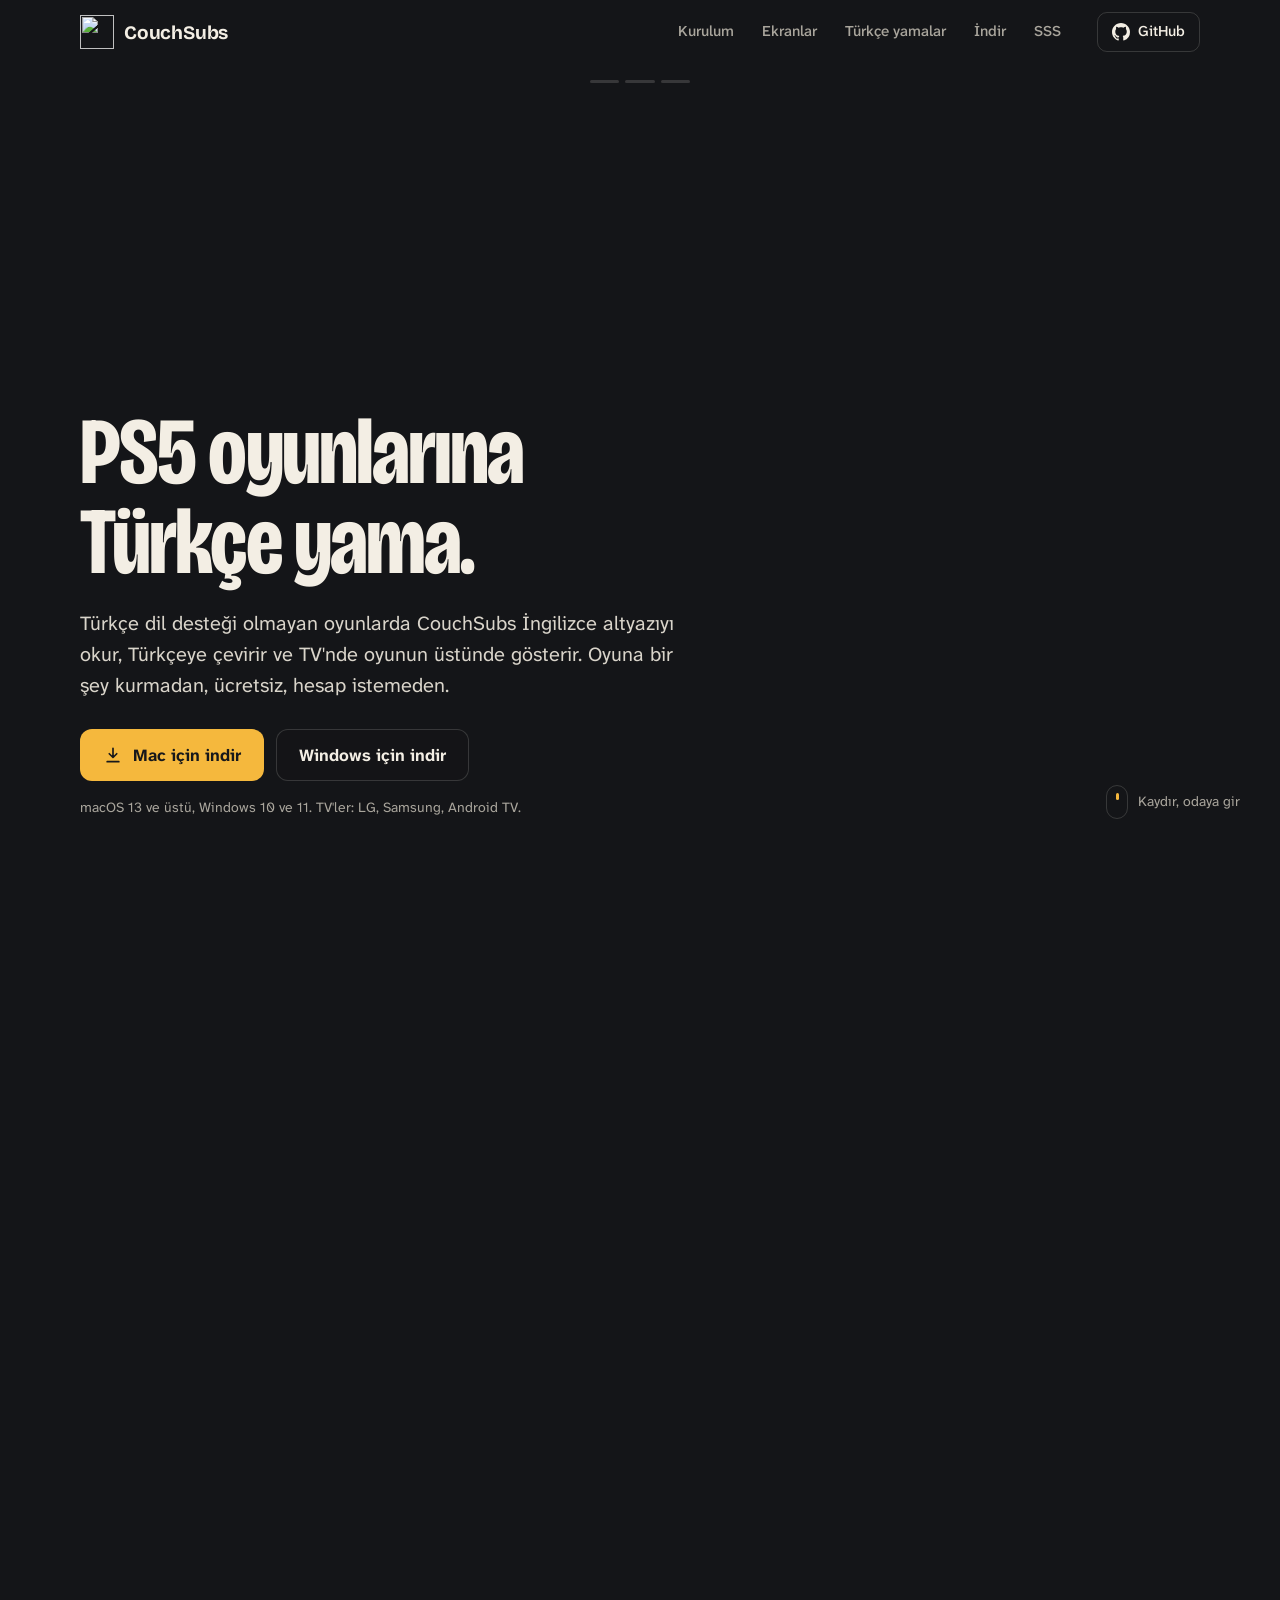
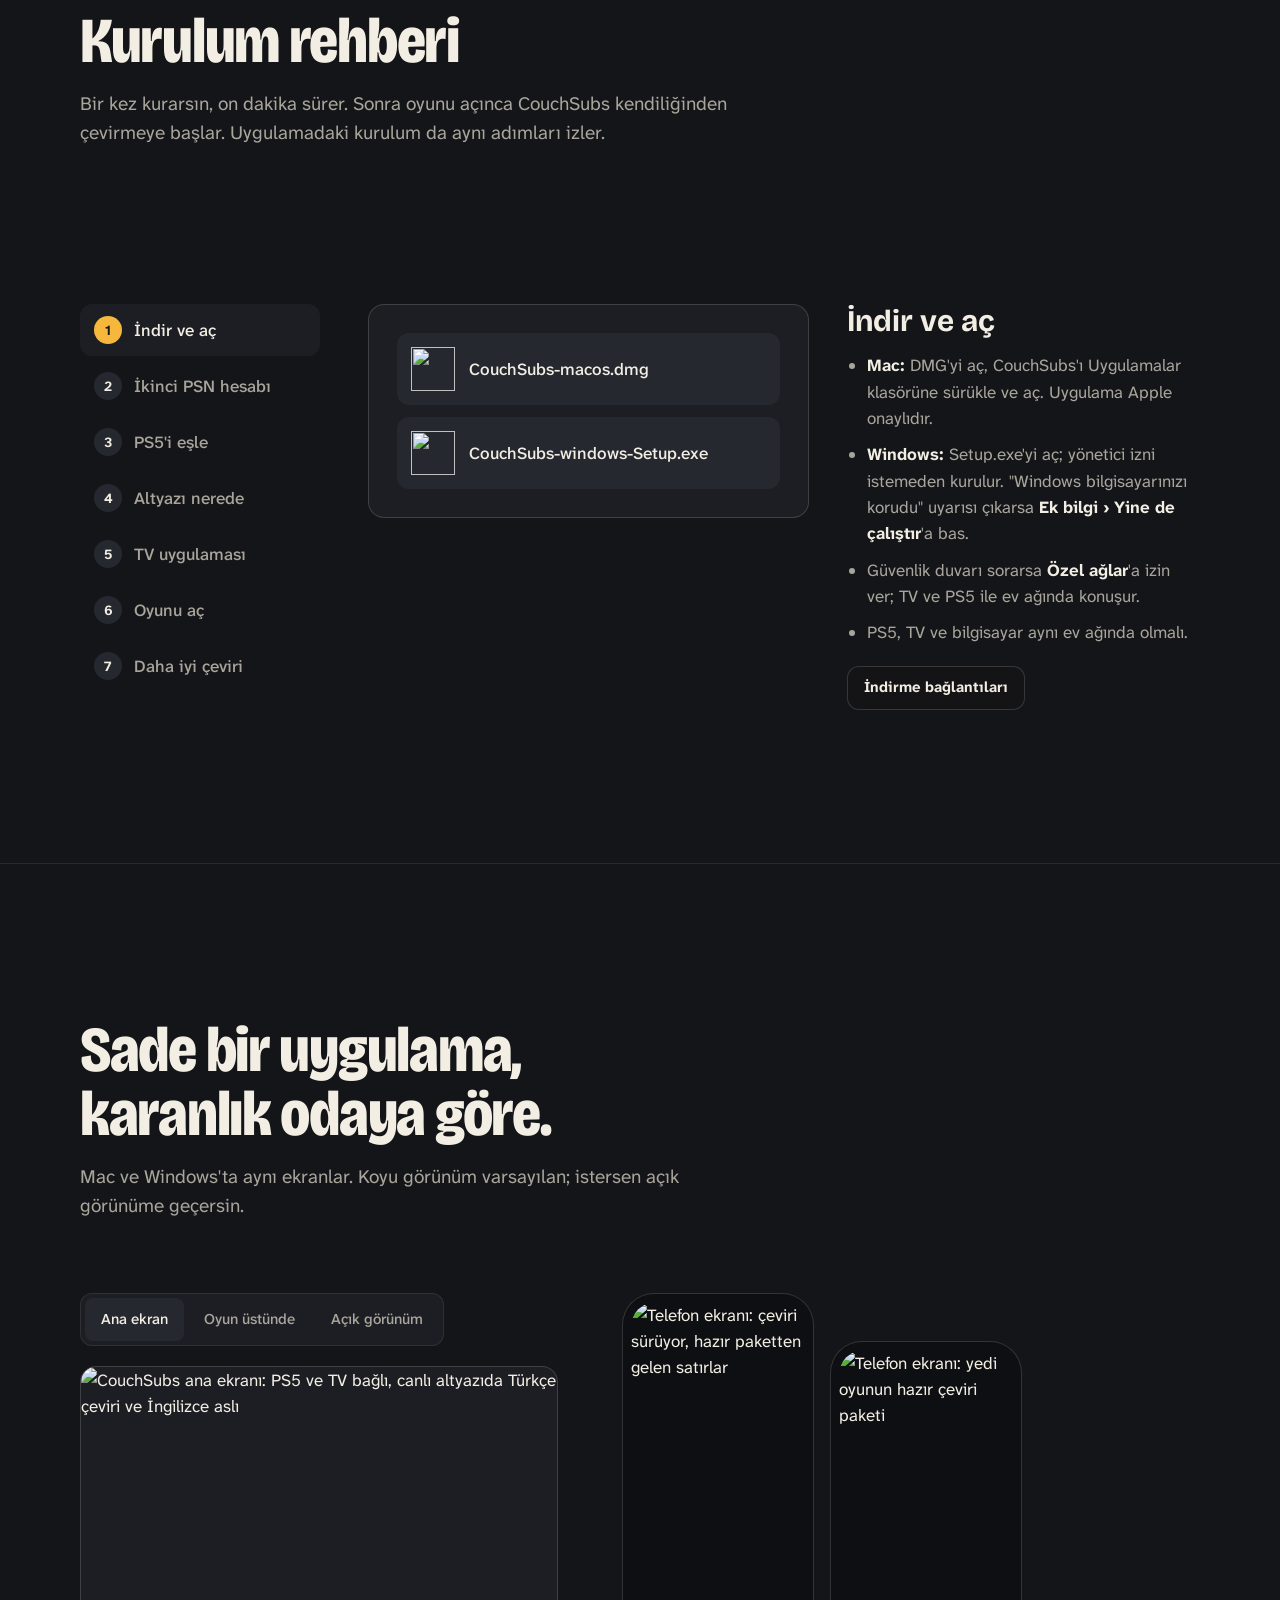
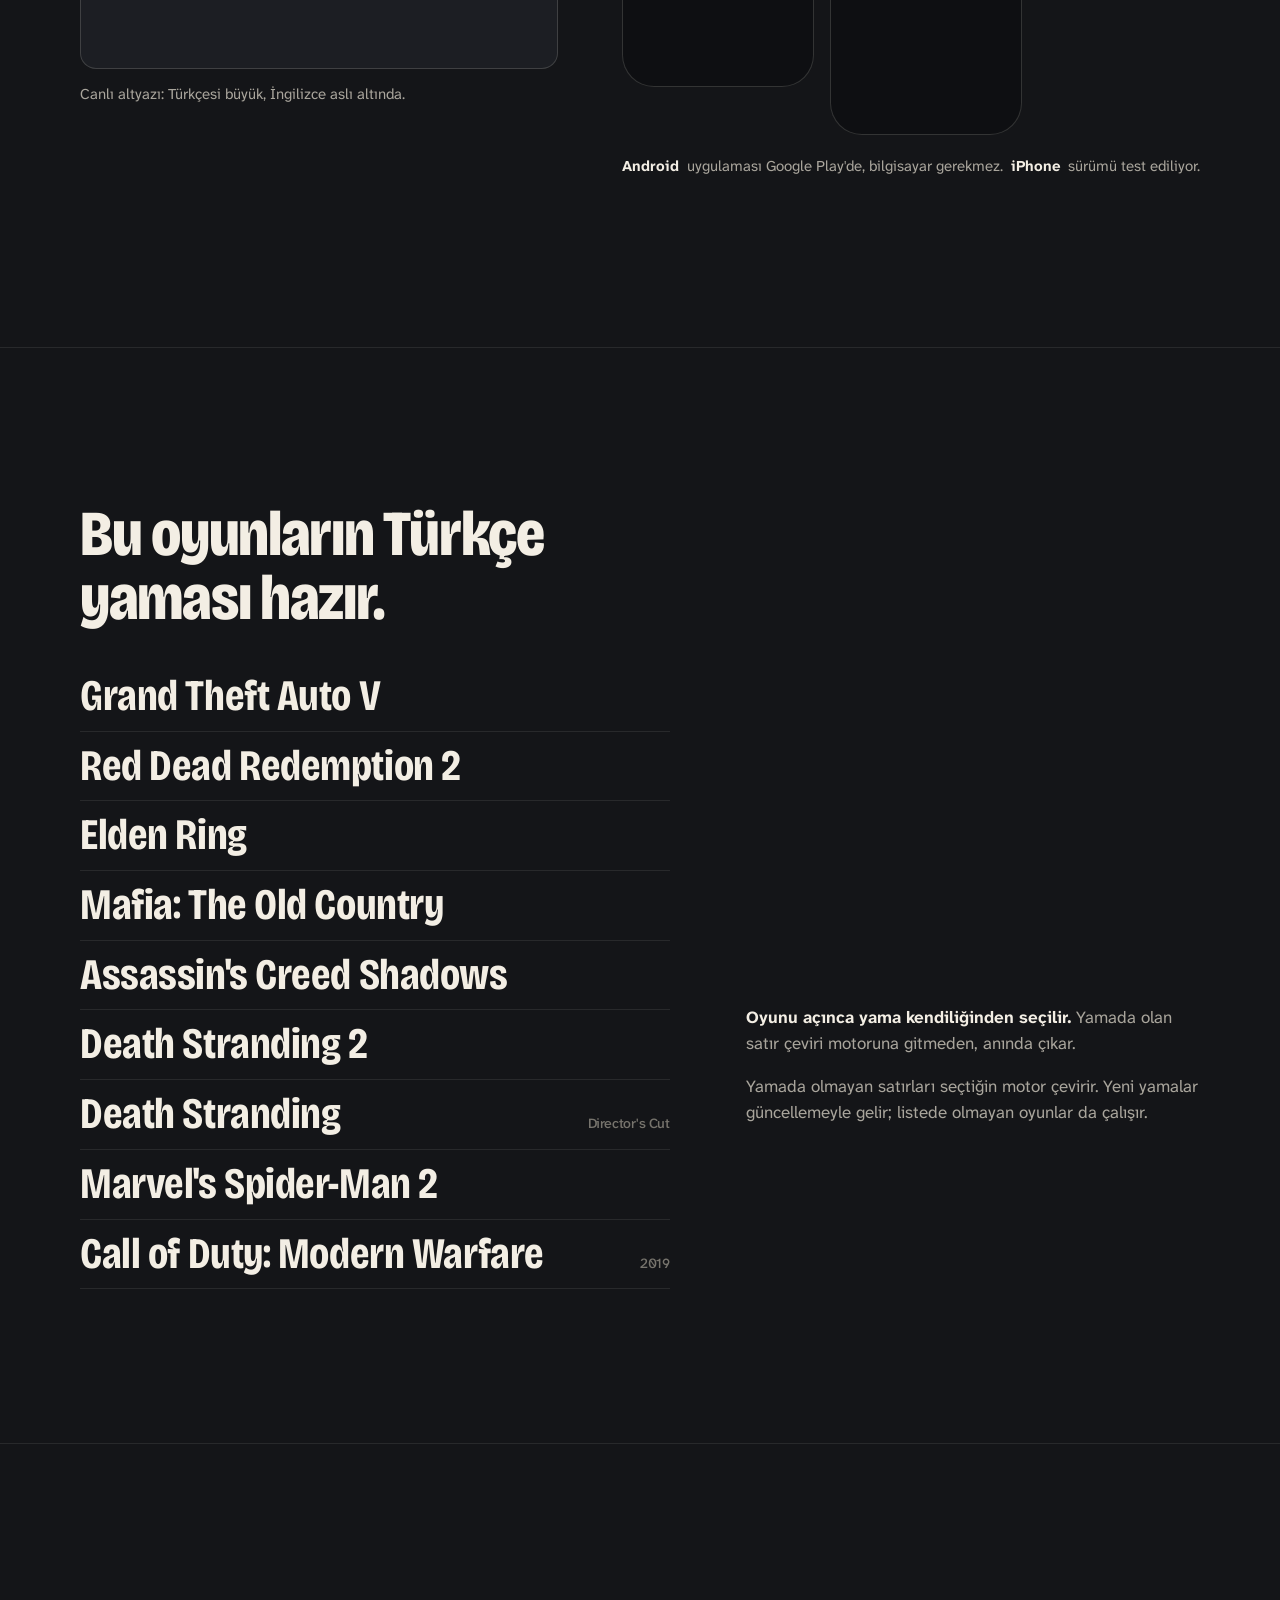
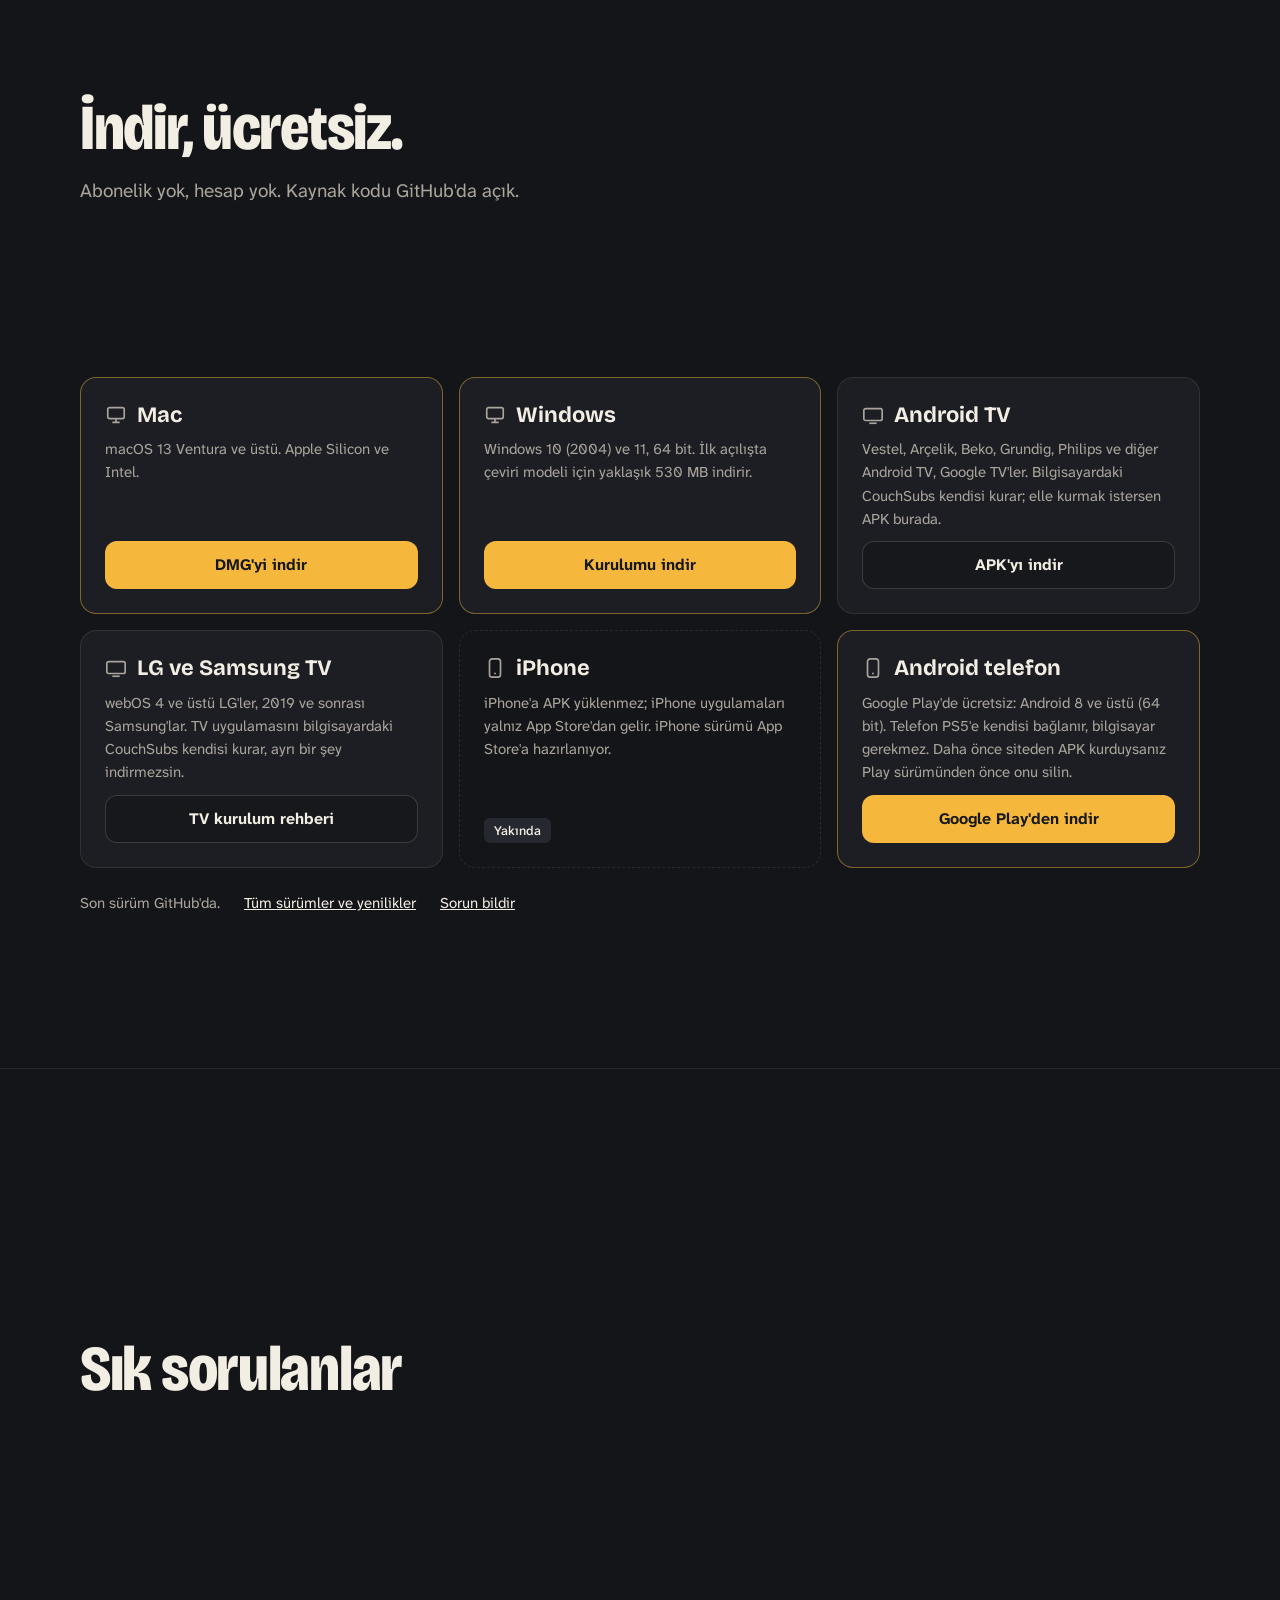
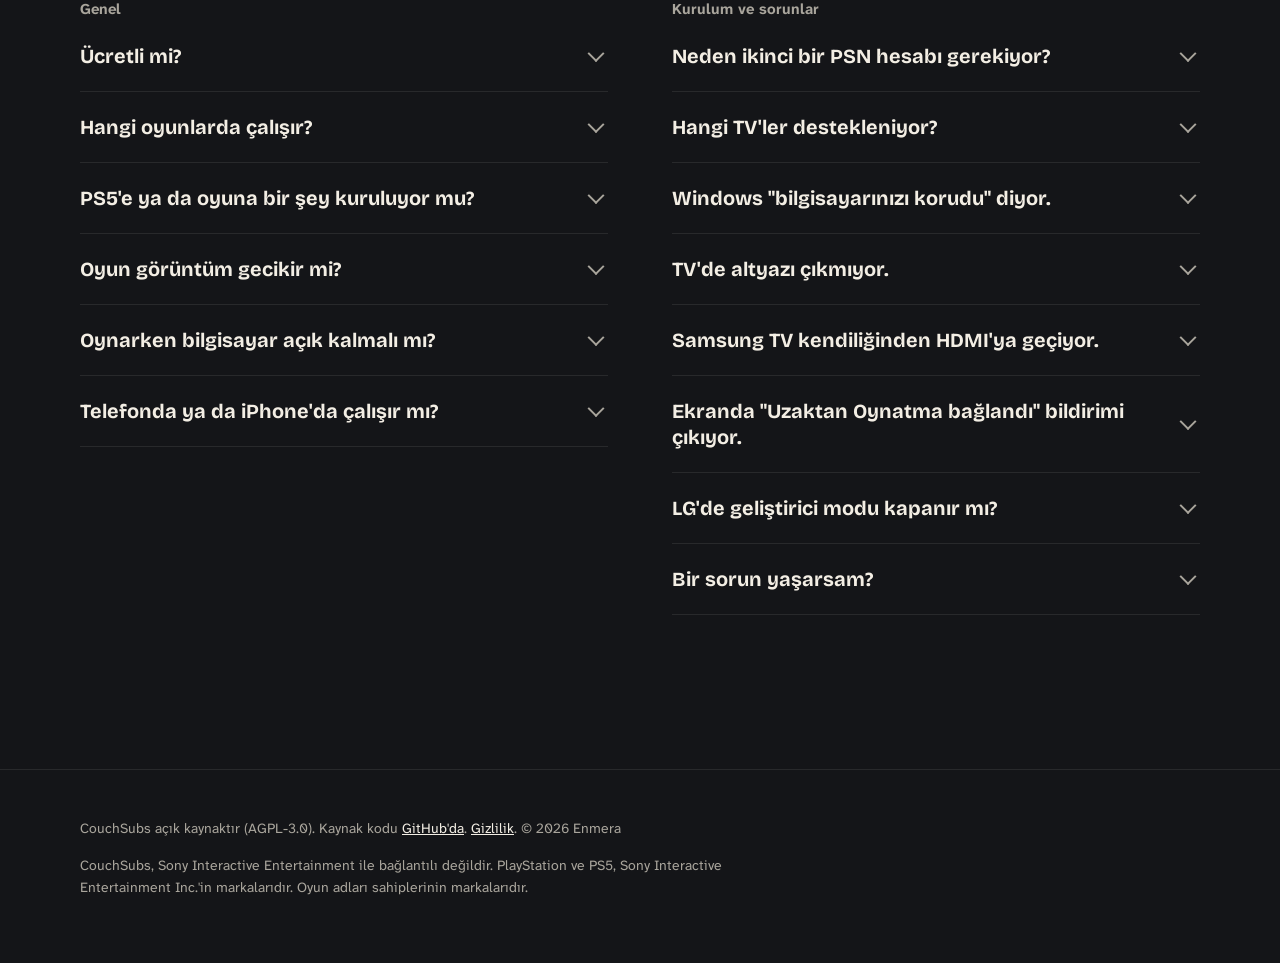
==== site/public/index.html @ 8048b908 "Merge remote-tracking branch 'origin/main' into fix/android-retry-new-pack-download # Conflicts: #	c" ====
<!doctype html>
<html lang="tr">
<head>
<script async src="https://www.googletagmanager.com/gtm.js?id=GTM-MCDCN86B"></script>
<script>
  window.dataLayer = window.dataLayer || [];
  function gtag(){dataLayer.push(arguments);}
  gtag('js', new Date());
  dataLayer.push({'gtm.start': new Date().getTime(), event: 'gtm.js'});
</script>
<meta charset="utf-8">
<meta name="viewport" content="width=device-width, initial-scale=1, viewport-fit=cover">
<title>CouchSubs: PS5 oyunlarına Türkçe yama</title>
<meta name="description" content="PS5 oyunlarına Türkçe yama: CouchSubs, Türkçe dil desteği olmayan PS5 oyunlarının İngilizce altyazısını okur, Türkçeye çevirir ve TV'nde oyunun üstünde gösterir. Ücretsiz ve açık kaynak.">
<meta name="theme-color" content="#141518">
<link rel="canonical" href="https://couchsubs.enmeraapps.com/">
<link rel="icon" href="img/logo.svg" type="image/svg+xml">
<link rel="apple-touch-icon" href="img/og.png">
<meta property="og:type" content="website">
<meta property="og:title" content="CouchSubs: PS5 oyunlarına Türkçe yama">
<meta property="og:description" content="Türkçe dil desteği olmayan PS5 oyunlarına anında Türkçe yama. Ücretsiz, hesap istemez, açık kaynak.">
<meta property="og:url" content="https://couchsubs.enmeraapps.com/">
<meta property="og:image" content="https://couchsubs.enmeraapps.com/img/og.png">
<meta property="og:locale" content="tr_TR">
<meta name="twitter:card" content="summary">
<link rel="preconnect" href="https://fonts.googleapis.com">
<link rel="preconnect" href="https://fonts.gstatic.com" crossorigin>
<link href="https://fonts.googleapis.com/css2?family=Atkinson+Hyperlegible+Next:wght@400;500;700&family=Bricolage+Grotesque:opsz,wdth,wght@12..96,75..100,400..800&display=swap" rel="stylesheet">
<script type="importmap">
{ "imports": {
  "three": "https://cdn.jsdelivr.net/npm/three@0.160.0/build/three.module.js",
  "three/addons/": "https://cdn.jsdelivr.net/npm/three@0.160.0/examples/jsm/"
} }
</script>
<style>
:root{
  --night:#141518; --night-2:#1C1E23; --night-3:#25282F;
  --line:rgba(243,238,228,.09); --line-2:rgba(243,238,228,.16);
  --cream:#F3EEE4; --muted:#A9A59C; --dim:#77746D;
  --amber:#F5B83D; --amber-hi:#FFCF6B; --on-amber:#17181B;
  --green:#62C990;
  --display:"Bricolage Grotesque", "Atkinson Hyperlegible Next", system-ui, sans-serif;
  --text:"Atkinson Hyperlegible Next", system-ui, -apple-system, "Segoe UI", sans-serif;
  --gutter:clamp(16px, 4vw, 40px);
  --max:1200px;
  color-scheme: dark;
}
*{box-sizing:border-box}
html{-webkit-text-size-adjust:100%; scroll-padding-top:72px}
body{margin:0; background:var(--night); color:var(--cream); font:400 17px/1.55 var(--text); -webkit-font-smoothing:antialiased; overflow-x:hidden}
img{display:block; max-width:100%; height:auto}
a{color:inherit}
:focus-visible{outline:2px solid var(--amber); outline-offset:3px; border-radius:6px}
.wrap{max-width:var(--max); margin:0 auto; padding:0 var(--gutter)}
.sr{position:absolute; width:1px; height:1px; overflow:hidden; clip:rect(0 0 0 0); white-space:nowrap}

/* Üst çubuk */
.top{position:fixed; inset:0 0 auto; z-index:20; transition:background .25s ease, border-color .25s ease; border-bottom:1px solid transparent}
.top.solid{background:rgba(20,21,24,.86); backdrop-filter:blur(12px); -webkit-backdrop-filter:blur(12px); border-color:var(--line)}
.top .wrap{display:flex; align-items:center; gap:24px; height:64px}
.brand{display:flex; align-items:center; gap:10px; text-decoration:none; font:700 19px/1 var(--display); letter-spacing:-.01em}
.brand img{width:34px; height:34px}
.nav{display:flex; gap:4px; margin-left:auto}
.nav a{text-decoration:none; color:var(--muted); font-weight:500; font-size:15px; padding:8px 12px; border-radius:8px}
.nav a:hover{color:var(--cream)}
.gh{display:inline-flex; align-items:center; gap:8px; text-decoration:none; font-weight:500; font-size:15px; height:40px; padding:0 14px; border:1px solid var(--line-2); border-radius:10px}
.gh:hover{border-color:var(--muted)}
.gh svg{width:18px; height:18px}
@media (max-width:760px){ .nav{display:none} .gh{margin-left:auto} }

/* Düğmeler */
.btn{display:inline-flex; align-items:center; justify-content:center; gap:10px; height:52px; padding:0 22px; border-radius:12px; font:700 17px/1 var(--text); text-decoration:none; cursor:pointer; border:1px solid transparent; transition:background .15s ease, border-color .15s ease, transform .1s ease}
.btn:active{transform:translateY(1px)}
.btn svg{width:20px; height:20px; flex:none}
.btn.primary{background:var(--amber); color:var(--on-amber)}
.btn.primary:hover{background:var(--amber-hi)}
.btn.ghost{background:rgba(20,21,24,.55); color:var(--cream); border-color:var(--line-2)}
.btn.ghost:hover{border-color:var(--muted)}
.btn small{font-weight:500; opacity:.7; font-size:14px}

/* Sahne: kaydırınca odaya giriyoruz */
.scene{position:relative; height:330vh}
.stage{position:sticky; top:0; height:100vh; height:100svh; overflow:hidden; background:var(--night)}
#room{position:absolute; inset:0; width:100%; height:100%; display:block}
.fallback{position:absolute; inset:0; background:var(--night) url(img/windows-pencere.webp) center/cover no-repeat; opacity:.55; display:none}
.no-webgl .fallback{display:block}
.shade{position:absolute; inset:0; pointer-events:none;
  background:linear-gradient(90deg, rgba(20,21,24,.92) 0%, rgba(20,21,24,.6) 34%, rgba(20,21,24,0) 62%),
             linear-gradient(0deg, rgba(20,21,24,.9) 0%, rgba(20,21,24,0) 30%)}
.copy{position:absolute; left:0; right:0; bottom:clamp(40px, 9vh, 96px)}
.beat{position:absolute; left:0; right:0; bottom:0; max-width:620px; opacity:0; transform:translateY(16px); transition:opacity .45s ease, transform .45s ease; pointer-events:none}
.beat.on{opacity:1; transform:none; pointer-events:auto}
.beat h1, .beat h2{font:700 clamp(44px, 7.4vw, 96px)/.95 var(--display); font-variation-settings:"wdth" 78; letter-spacing:-.02em; margin:0 0 20px; text-wrap:balance}
.beat h2{font-size:clamp(40px, 6.4vw, 84px)}
.beat p{font-size:clamp(17px, 1.6vw, 20px); color:#D9D4CA; margin:0 0 28px; max-width:34em}
.beat .actions{display:flex; flex-wrap:wrap; gap:12px; align-items:center}
.beat .note{margin:16px 0 0; font-size:14px; color:var(--muted)}
.hint{position:absolute; right:var(--gutter); bottom:clamp(40px, 9vh, 96px); display:flex; align-items:center; gap:10px; color:var(--muted); font-size:14px; transition:opacity .3s}
.hint i{display:block; width:22px; height:34px; border:1.5px solid var(--line-2); border-radius:12px; position:relative}
.hint i::after{content:""; position:absolute; left:50%; top:7px; width:3px; height:7px; margin-left:-1.5px; border-radius:2px; background:var(--amber); animation:wheel 1.8s ease-in-out infinite}
@keyframes wheel{0%{transform:translateY(0); opacity:1}70%{transform:translateY(10px); opacity:0}100%{opacity:0}}
.progress{position:absolute; left:var(--gutter); right:var(--gutter); top:80px; display:flex; gap:6px; max-width:180px}
.progress span{flex:1; height:3px; border-radius:2px; background:var(--line-2); overflow:hidden}
.progress span b{display:block; height:100%; width:0; background:var(--amber)}
@media (max-width:760px){
  .shade{background:linear-gradient(0deg, rgba(20,21,24,.96) 0%, rgba(20,21,24,.75) 45%, rgba(20,21,24,0) 75%)}
  .hint{display:none}
  .beat .actions .btn{flex:1 1 100%}
}

/* Bölümler */
section.block{padding:clamp(80px, 12vw, 160px) 0; border-top:1px solid var(--line)}
.head{max-width:720px; margin-bottom:clamp(40px, 6vw, 72px)}
.head h2{font:800 clamp(36px, 5vw, 64px)/1 var(--display); font-variation-settings:"wdth" 82; letter-spacing:-.02em; margin:0 0 16px; text-wrap:balance}
.head p{color:var(--muted); font-size:19px; margin:0; max-width:36em}

/* Kurulum adımları: gerçekten sıralı */
.steps{display:grid; grid-template-columns:repeat(3, 1fr); gap:clamp(24px, 4vw, 56px); counter-reset:s; list-style:none; margin:0; padding:0}
.steps li{counter-increment:s; border-top:2px solid var(--line-2); padding-top:24px}
.steps li::before{content:counter(s); display:block; font:800 72px/1 var(--display); color:var(--amber); margin-bottom:20px; font-variation-settings:"wdth" 75}
.steps h3{font:700 24px/1.2 var(--display); margin:0 0 10px}
.steps p{margin:0; color:var(--muted)}
@media (max-width:860px){ .steps{grid-template-columns:1fr} .steps li::before{font-size:56px} }

/* Ekranlar */
.screens{display:grid; grid-template-columns:minmax(0, 1fr) auto; gap:clamp(32px, 5vw, 64px); align-items:start}
.tabs{display:inline-flex; gap:4px; padding:4px; background:var(--night-2); border:1px solid var(--line); border-radius:12px; margin-bottom:20px}
.tabs button{all:unset; cursor:pointer; padding:10px 16px; border-radius:8px; font-weight:500; font-size:15px; color:var(--muted)}
.tabs button[aria-selected="true"]{background:var(--night-3); color:var(--cream)}
.tabs button:focus-visible{outline:2px solid var(--amber)}
.desk{border-radius:16px; overflow:hidden; border:1px solid var(--line-2); background:var(--night-2); aspect-ratio:1200/760; position:relative; transition:aspect-ratio .3s ease}
.desk img{position:absolute; inset:0; width:100%; height:100%; object-fit:contain; opacity:0; transition:opacity .35s ease}
.desk img.on{opacity:1}
.caption{color:var(--muted); font-size:15px; margin:14px 0 0}
.phones{display:flex; gap:16px; align-items:flex-start}
.phone{width:clamp(150px, 15vw, 200px); border-radius:32px; padding:8px; background:#0E0F12; border:1px solid var(--line-2)}
.phone img{border-radius:25px; aspect-ratio:390/844; width:100%; object-fit:cover}
.phone:nth-child(2){margin-top:48px}
.phones-col .soon{display:inline-flex; align-items:center; gap:8px; margin-top:20px; font-size:15px; color:var(--muted)}
.phones-col .soon b{color:var(--cream); font-weight:700}
@media (max-width:980px){
  .screens{grid-template-columns:1fr}
  .phones{overflow-x:auto; padding-bottom:8px; scroll-snap-type:x mandatory}
  .phone{flex:none; width:180px; scroll-snap-align:start}
}

/* Paketler */
.packs{display:grid; grid-template-columns:minmax(0, 1.3fr) minmax(0, 1fr); gap:clamp(32px, 6vw, 96px); align-items:center}
.games{list-style:none; margin:0; padding:0}
.games li{font:700 clamp(26px, 3.4vw, 44px)/1.12 var(--display); font-variation-settings:"wdth" 80; letter-spacing:-.01em; padding:10px 0; border-bottom:1px solid var(--line); display:flex; justify-content:space-between; align-items:baseline; gap:16px}
.games li span{font:500 14px/1 var(--text); color:var(--dim); white-space:nowrap}
.packs aside p{color:var(--muted); margin:0 0 16px}
.packs aside p strong{color:var(--cream)}
@media (max-width:860px){ .packs{grid-template-columns:1fr} }

/* İndir */
.dl{display:grid; grid-template-columns:repeat(3, 1fr); gap:16px}
.card{background:var(--night-2); border:1px solid var(--line); border-radius:16px; padding:24px; display:flex; flex-direction:column; gap:10px; min-height:220px}
.card h3{font:700 22px/1.2 var(--display); margin:0; display:flex; align-items:center; gap:10px}
.card h3 svg{width:22px; height:22px; color:var(--muted)}
.card p{margin:0; color:var(--muted); font-size:15px}
.card .btn{margin-top:auto; height:48px; font-size:16px}
.card.main{border-color:rgba(245,184,61,.45)}
.card.later{background:transparent; border-style:dashed}
.card .alt{font-size:14px; color:var(--muted); text-align:center}
.card .alt:hover{color:var(--cream)}
.tag{display:inline-block; font:500 13px/1 var(--text); padding:6px 10px; border-radius:6px; background:var(--night-3); color:var(--cream); align-self:flex-start; margin-top:auto}
.release{display:flex; flex-wrap:wrap; gap:8px 24px; margin-top:24px; color:var(--muted); font-size:15px}
.release a{color:var(--cream)}
@media (max-width:980px){ .dl{grid-template-columns:1fr 1fr} }
@media (max-width:620px){ .dl{grid-template-columns:1fr} .card{min-height:0} }



/* Bölüm sahneleri */
section.has-bg{position:relative}
section.has-bg > .wrap{position:relative}
.fx-bg{position:absolute; inset:0; pointer-events:none}
#fx{position:fixed; inset:0; width:100vw; height:100vh; z-index:-1; pointer-events:none}
.head-row{display:flex; align-items:center; justify-content:space-between; gap:clamp(24px,4vw,64px); margin-bottom:clamp(40px,6vw,72px)}
.head-row .head{margin-bottom:0}
.fx{flex:none; width:clamp(280px,32vw,440px); aspect-ratio:4/3}
.fx-aside{width:100%; max-width:440px; margin-bottom:24px}
@media (max-width:860px){
  .head-row{flex-direction:column; align-items:stretch; gap:8px}
  .fx{width:100%; aspect-ratio:16/9; max-height:240px}
}

/* Kurulum rehberi */
.guide{display:grid; grid-template-columns:240px minmax(0,1fr); gap:clamp(24px,4vw,48px); align-items:start}
.guide-steps{display:flex; flex-direction:column; gap:4px; position:sticky; top:88px}
.guide-steps button{all:unset; cursor:pointer; display:flex; align-items:center; gap:12px; padding:12px 14px; border-radius:12px; color:var(--muted); font-weight:500}
.guide-steps button b{display:grid; place-items:center; width:28px; height:28px; border-radius:999px; background:var(--night-3); color:var(--cream); font:700 14px/1 var(--text); flex:none}
.guide-steps button:hover{color:var(--cream)}
.guide-steps button[aria-selected="true"]{background:var(--night-2); color:var(--cream)}
.guide-steps button[aria-selected="true"] b{background:var(--amber); color:var(--on-amber)}
.guide-steps button:focus-visible{outline:2px solid var(--amber)}
.guide-panel{display:grid; grid-template-columns:minmax(0,1.25fr) minmax(0,1fr); gap:clamp(24px,3vw,40px); align-items:start}
.guide-panel[hidden]{display:none}
.guide-panel.stack{grid-template-columns:1fr}
.guide-panel.stack .txt ul{columns:2 280px; column-gap:40px}
.guide-panel.stack .txt li{break-inside:avoid}
.shot{border-radius:16px; overflow:hidden; border:1px solid var(--line-2); background:var(--night-2)}
.shot.phone-shot{max-width:280px; border-radius:32px; padding:8px; background:#0E0F12; justify-self:center}
.shot.phone-shot img{border-radius:25px}
.shot.files{display:grid; gap:12px; padding:28px; background:var(--night-2)}
.file{display:flex; align-items:center; gap:14px; padding:14px; border-radius:12px; background:var(--night-3); font-weight:500; overflow-wrap:anywhere}
.file img{width:44px; height:44px; flex:none}
.txt h3{font:700 clamp(24px,2.4vw,30px)/1.15 var(--display); margin:0 0 14px}
.txt h4{font:700 18px/1.2 var(--display); margin:0 0 8px}
.txt p{color:var(--muted); margin:0 0 16px}
.txt ul, .txt ol{margin:0 0 20px; padding-left:20px; color:var(--muted)}
.txt li{margin:0 0 10px}
.txt li strong{color:var(--cream); font-weight:700}
.txt.wide{grid-column:1 / -1}
.brands{display:grid; grid-template-columns:repeat(3,minmax(0,1fr)); gap:16px; margin-bottom:20px}
.brands > div{background:var(--night-2); border:1px solid var(--line); border-radius:16px; padding:20px 20px 4px}
.brands ol{font-size:15px}
.btn.sm{height:44px; font-size:15px; padding:0 16px}
@media (max-width:980px){
  .guide{grid-template-columns:1fr}
  .guide-steps{position:static; flex-direction:row; overflow-x:auto; padding-bottom:6px; scroll-snap-type:x mandatory}
  .guide-steps button{flex:none; scroll-snap-align:start; white-space:nowrap}
  .guide-panel{grid-template-columns:1fr}
  .brands{grid-template-columns:1fr}
}
.faq-grid{display:grid; grid-template-columns:repeat(2,minmax(0,1fr)); gap:clamp(24px,5vw,72px)}
.faq h3{font:700 15px/1 var(--text); color:var(--muted); margin:0 0 4px}
@media (max-width:860px){ .faq-grid{grid-template-columns:1fr} }

/* SSS */
.faq{min-width:0}
.faq details{border-bottom:1px solid var(--line)}
.faq summary{cursor:pointer; list-style:none; padding:22px 40px 22px 0; font:700 20px/1.3 var(--display); position:relative}
.faq summary::-webkit-details-marker{display:none}
.faq summary::after{content:""; position:absolute; right:6px; top:50%; width:10px; height:10px; border-right:2px solid var(--muted); border-bottom:2px solid var(--muted); transform:translateY(-70%) rotate(45deg); transition:transform .2s ease}
.faq details[open] summary::after{transform:translateY(-30%) rotate(225deg)}
.faq details p{margin:0 0 22px; color:var(--muted); max-width:40em}

footer{border-top:1px solid var(--line); padding:48px 0 64px; color:var(--muted); font-size:14px}
footer .wrap{display:flex; flex-wrap:wrap; gap:16px 40px; justify-content:space-between}
footer p{margin:0; max-width:52em}
footer a{color:var(--cream)}

@media (prefers-reduced-motion: reduce){
  .beat{transition:none}
  .hint i::after{animation:none}
  .desk img{transition:none}
}
</style>
</head>
<body>
<header class="top" id="top">
  <div class="wrap">
    <a class="brand" href="#"><img src="img/logo.svg" alt="" width="34" height="34">CouchSubs</a>
    <nav class="nav" aria-label="Sayfa">
      <a href="#kurulum">Kurulum</a>
      <a href="#ekranlar">Ekranlar</a>
      <a href="#paketler">Türkçe yamalar</a>
      <a href="#indir">İndir</a>
      <a href="#sss">SSS</a>
    </nav>
    <a class="gh" href="https://github.com/yorulmazsinan/couchsubs" rel="noopener">
      <svg viewBox="0 0 16 16" fill="currentColor" aria-hidden="true"><path d="M8 0C3.58 0 0 3.58 0 8c0 3.54 2.29 6.53 5.47 7.59.4.07.55-.17.55-.38 0-.19-.01-.82-.01-1.49-2.01.37-2.53-.49-2.69-.94-.09-.23-.48-.94-.82-1.13-.28-.15-.68-.52-.01-.53.63-.01 1.08.58 1.23.82.72 1.21 1.87.87 2.33.66.07-.52.28-.87.51-1.07-1.78-.2-3.64-.89-3.64-3.95 0-.87.31-1.59.82-2.15-.08-.2-.36-1.02.08-2.12 0 0 .67-.21 2.2.82.64-.18 1.32-.27 2-.27.68 0 1.36.09 2 .27 1.53-1.04 2.2-.82 2.2-.82.44 1.1.16 1.92.08 2.12.51.56.82 1.27.82 2.15 0 3.07-1.87 3.75-3.65 3.95.29.25.54.73.54 1.48 0 1.07-.01 1.93-.01 2.2 0 .21.15.46.55.38A8.013 8.013 0 0016 8c0-4.42-3.58-8-8-8z"/></svg>
      GitHub
    </a>
  </div>
</header>

<main>
  <div class="scene" id="scene">
    <div class="stage">
      <canvas id="room" aria-hidden="true"></canvas>
      <div class="fallback" aria-hidden="true"></div>
      <div class="shade"></div>
      <div class="progress wrap" aria-hidden="true"><span><b></b></span><span><b></b></span><span><b></b></span></div>
      <div class="copy wrap">
        <div style="position:relative">
          <div class="beat on" data-beat="0">
            <h1>PS5 oyunlarına Türkçe yama.</h1>
            <p>Türkçe dil desteği olmayan oyunlarda CouchSubs İngilizce altyazıyı okur, Türkçeye çevirir ve TV'nde oyunun üstünde gösterir. Oyuna bir şey kurmadan, ücretsiz, hesap istemeden.</p>
            <div class="actions" id="hero-actions">
              <a class="btn primary" data-indir="mac" href="https://github.com/yorulmazsinan/couchsubs/releases/latest/download/CouchSubs-macos.dmg">
                <svg viewBox="0 0 24 24" fill="none" stroke="currentColor" stroke-width="2" stroke-linecap="round" stroke-linejoin="round" aria-hidden="true"><path d="M12 4v11m0 0l-4.5-4.5M12 15l4.5-4.5M5 20h14"/></svg>
                Mac için indir
              </a>
              <a class="btn ghost" data-indir="windows" href="https://github.com/yorulmazsinan/couchsubs/releases/latest/download/CouchSubs-windows-Setup.exe">Windows için indir</a>
            </div>
            <p class="note" id="hero-note">macOS 13 ve üstü, Windows 10 ve 11. TV'ler: LG, Samsung, Android TV.</p>
          </div>
          <div class="beat" data-beat="1">
            <h2>Önce okur.</h2>
            <p>Bilgisayarın PS5'e Uzaktan Oynatma ile bağlanır ve altyazı satırını görüntüden okur. Oyuna da konsola da hiçbir şey kurulmaz.</p>
          </div>
          <div class="beat" data-beat="2">
            <h2>Sonra Türkçe yazar.</h2>
            <p>Çeviri, oyun akarken TV'ne gelir. Hazır yaması olan oyunlarda satır beklemeden çıkar; diğerlerinde ücretsiz motor ya da kendi anahtarınla Gemini, DeepL çevirir.</p>
            <div class="actions"><a class="btn primary" href="#indir">İndirme seçenekleri</a></div>
          </div>
        </div>
      </div>
      <div class="hint" id="hint"><i></i>Kaydır, odaya gir</div>
    </div>
  </div>

  <section class="block" id="kurulum" aria-labelledby="kurulum-h">
    <div class="wrap">
      <div class="head-row"><div class="head">
        <h2 id="kurulum-h">Kurulum rehberi</h2>
        <p>Bir kez kurarsın, on dakika sürer. Sonra oyunu açınca CouchSubs kendiliğinden çevirmeye başlar. Uygulamadaki kurulum da aynı adımları izler.</p>
      </div><div class="fx" data-fx="kurulum" aria-hidden="true"></div></div>
      <div class="guide">
        <div class="guide-steps" role="tablist" aria-label="Kurulum adımları" aria-orientation="vertical">
          <button role="tab" id="g-t1" aria-controls="g-p1" aria-selected="true"><b>1</b>İndir ve aç</button>
          <button role="tab" id="g-t2" aria-controls="g-p2" aria-selected="false" tabindex="-1"><b>2</b>İkinci PSN hesabı</button>
          <button role="tab" id="g-t3" aria-controls="g-p3" aria-selected="false" tabindex="-1"><b>3</b>PS5'i eşle</button>
          <button role="tab" id="g-t4" aria-controls="g-p4" aria-selected="false" tabindex="-1"><b>4</b>Altyazı nerede</button>
          <button role="tab" id="g-t5" aria-controls="g-p5" aria-selected="false" tabindex="-1"><b>5</b>TV uygulaması</button>
          <button role="tab" id="g-t6" aria-controls="g-p6" aria-selected="false" tabindex="-1"><b>6</b>Oyunu aç</button>
          <button role="tab" id="g-t7" aria-controls="g-p7" aria-selected="false" tabindex="-1"><b>7</b>Daha iyi çeviri</button>
        </div>

        <div class="guide-panel" role="tabpanel" id="g-p1" aria-labelledby="g-t1">
          <div class="shot files" aria-hidden="true">
            <div class="file"><img src="img/logo.svg" alt="" width="56" height="56"><span>CouchSubs-macos.dmg</span></div>
            <div class="file"><img src="img/logo.svg" alt="" width="56" height="56"><span>CouchSubs-windows-Setup.exe</span></div>
          </div>
          <div class="txt">
            <h3>İndir ve aç</h3>
            <ul>
              <li><strong>Mac:</strong> DMG'yi aç, CouchSubs'ı Uygulamalar klasörüne sürükle ve aç. Uygulama Apple onaylıdır.</li>
              <li><strong>Windows:</strong> Setup.exe'yi aç; yönetici izni istemeden kurulur. "Windows bilgisayarınızı korudu" uyarısı çıkarsa <strong>Ek bilgi › Yine de çalıştır</strong>'a bas.</li>
              <li>Güvenlik duvarı sorarsa <strong>Özel ağlar</strong>'a izin ver; TV ve PS5 ile ev ağında konuşur.</li>
              <li>PS5, TV ve bilgisayar aynı ev ağında olmalı.</li>
            </ul>
            <a class="btn ghost sm" href="#indir">İndirme bağlantıları</a>
          </div>
        </div>

        <div class="guide-panel" role="tabpanel" id="g-p2" aria-labelledby="g-t2" hidden>
          <div class="shot phone-shot"><img src="img/telefon-psn.webp" alt="Kurulum ekranı: ikinci PSN hesabıyla giriş" width="780" height="1688" loading="lazy"></div>
          <div class="txt">
            <h3>İkinci bir PSN hesabıyla gir</h3>
            <ul>
              <li>Ücretsiz ikinci bir PlayStation Network hesabı aç. Kendi hesabınla girersen Uzaktan Oynatma senin kolunu kapatır; ikinci hesapla oyunun kesilmez.</li>
              <li>Bu hesapla PS5'te bir kez oturum aç (PS5'e yeni kullanıcı olarak ekle).</li>
              <li>CouchSubs'ta <strong>PSN ile giriş</strong>'e bas ve ikinci hesapla giriş yap. Hesap kimliği elle de girilebilir.</li>
            </ul>
          </div>
        </div>

        <div class="guide-panel stack" role="tabpanel" id="g-p3" aria-labelledby="g-t3" hidden>
          <div class="shot"><img src="img/windows-kurulum.webp" alt="Kurulum ekranı: PS5 bulundu, 8 haneli eşleme kodu kutuları" width="2400" height="1520" loading="lazy"></div>
          <div class="txt">
            <h3>PS5'i eşle</h3>
            <ul>
              <li>CouchSubs ev ağındaki PS5'i kendisi bulur.</li>
              <li>PS5'te ikinci hesapla <strong>Ayarlar › Sistem › Uzaktan Oynatma › Cihazı Eşle</strong>'yi seç.</li>
              <li>Ekranda çıkan 8 haneli kodu CouchSubs'a yaz ve <strong>Eşle</strong>'ye bas. "PS5 eşleşti" görünce sonraki adıma geçer.</li>
              <li>Hata olursa sebebi aynı ekranda yazar, ör. "Kod yanlış ya da süresi dolmuş".</li>
            </ul>
          </div>
        </div>

        <div class="guide-panel" role="tabpanel" id="g-p4" aria-labelledby="g-t4" hidden>
          <div class="shot phone-shot"><img src="img/telefon-hedef.webp" alt="Kurulum ekranı: altyazının TV'de, oyunun üstünde gösterileceği seçili" width="780" height="1688" loading="lazy"></div>
          <div class="txt">
            <h3>Altyazı nerede görünsün?</h3>
            <ul>
              <li><strong>TV'de, oyunun üstünde:</strong> en rahatı. Altyazı TV'deki CouchSubs uygulamasında, oyun görüntüsünün üstünde çıkar.</li>
              <li><strong>Bilgisayar ekranında:</strong> oyunu bilgisayarda ya da monitörde oynuyorsan altyazı penceresi oyunun üstünde durur.</li>
              <li><strong>İkisi de</strong> seçilebilir. Bunu sonra ana ekrandan değiştirirsin.</li>
            </ul>
          </div>
        </div>

        <div class="guide-panel" role="tabpanel" id="g-p5" aria-labelledby="g-t5" hidden>
          <div class="txt wide">
            <h3>TV uygulamasını kur</h3>
            <p>TV uygulamasını CouchSubs ağ üzerinden kendisi kurar. Senin yapacağın tek şey TV'de geliştirici modunu bir kez açmak; uygulama TV'nin markasına göre yolu gösterir.</p>
            <div class="brands">
              <div>
                <h4>LG</h4>
                <ol>
                  <li>webostv.developer.lge.com'da ücretsiz LG geliştirici hesabı aç.</li>
                  <li>TV'de LG Content Store'dan <strong>Developer Mode</strong> uygulamasını kur, hesabınla gir, <strong>Dev Mode Status</strong>'u aç.</li>
                  <li>CouchSubs'ta TV'ni seçip <strong>Bağlan</strong>'a bas, TV'deki izni onayla.</li>
                  <li>Developer Mode'da <strong>Key Server</strong>'ı aç; ekrandaki 6 karakterli parolayı CouchSubs'a yaz.</li>
                </ol>
              </div>
              <div>
                <h4>Samsung</h4>
                <ol>
                  <li>TV'de <strong>Uygulamalar</strong> ekranında kumandayla 1 2 3 4 5'e bas, <strong>Developer mode</strong>'u aç.</li>
                  <li><strong>Host PC IP</strong>'ye CouchSubs'ın gösterdiği adresi yaz.</li>
                  <li>TV'yi güç tuşuna 2 saniye basılı tutarak yeniden başlat.</li>
                  <li>CouchSubs'ta <strong>Bağlan</strong>'a bas; açılan sayfada bir kez Samsung hesabınla gir.</li>
                </ol>
              </div>
              <div>
                <h4>Android TV, Google TV</h4>
                <ol>
                  <li><strong>Ayarlar › Cihaz Tercihleri › Hakkında</strong>'da Yapı numarasına 7 kez bas.</li>
                  <li><strong>Geliştirici seçenekleri</strong>'nden USB hata ayıklamayı (varsa ağ hata ayıklamayı da) aç.</li>
                  <li>CouchSubs'ta Android TV'yi seç.</li>
                  <li>TV'de "hata ayıklamaya izin verilsin mi?" sorusunda <strong>Her zaman izin ver</strong>'i işaretleyip <strong>İzin ver</strong>'e bas.</li>
                </ol>
              </div>
            </div>
            <a class="btn ghost sm" href="https://github.com/yorulmazsinan/couchsubs/blob/main/docs/tv-kurulum.md" rel="noopener">Ayrıntılı TV rehberi</a>
          </div>
        </div>

        <div class="guide-panel stack" role="tabpanel" id="g-p6" aria-labelledby="g-t6" hidden>
          <div class="shot"><img src="img/windows-ana.webp" alt="Ana ekran: PS5 ve TV bağlı, canlı altyazı çevriliyor" width="2400" height="1520" loading="lazy"></div>
          <div class="txt">
            <h3>Oyunu aç, çeviriyi başlat</h3>
            <ul>
              <li>Oyunda <strong>altyazıyı aç</strong>. CouchSubs yalnız ekranda yazan altyazıyı okuyabilir.</li>
              <li>CouchSubs'ta <strong>Çeviriyi başlat</strong>'a bas. PS5 ve TV yeşil görünür, satırlar akmaya başlar.</li>
              <li>Altyazı okunmuyorsa <strong>Ayarlar › Altyazı alanı</strong>'ndan alanı oyuna göre ayarla.</li>
              <li>Kısayollar: Windows'ta <strong>Num 9</strong> ekranı çevirir, <strong>Num 0</strong> duraklatır. Mac'te ekranı çevir <strong>⌥⌘T</strong>.</li>
            </ul>
          </div>
        </div>

        <div class="guide-panel stack" role="tabpanel" id="g-p7" aria-labelledby="g-t7" hidden>
          <div class="shot"><img src="img/windows-ceviri.webp" alt="Ayarlar: çeviri motoru seçimi" width="2400" height="1520" loading="lazy"></div>
          <div class="txt">
            <h3>İstersen daha iyi çeviri</h3>
            <ul>
              <li>Ücretsiz motor kutudan çıktığı gibi çalışır. Hazır yaması olan oyunlarda satırlar zaten paketten gelir.</li>
              <li><strong>Gemini:</strong> Google'dan ücretsiz bir anahtar alıp Ayarlar › Çeviri'ye yapıştır; daha doğal çeviri.</li>
              <li><strong>DeepL</strong> ya da kendi yapay zekâ anahtarın da olur.</li>
              <li><strong>Yerel yapay zekâ:</strong> Ollama ya da LM Studio ile çeviri bilgisayarında yapılır; anahtar ve kota yok.</li>
            </ul>
          </div>
        </div>
      </div>
    </div>
  </section>

  <section class="block has-bg" id="ekranlar" aria-labelledby="ekranlar-h">
    <div class="fx-bg" data-fx="ekranlar" aria-hidden="true"></div>
    <div class="wrap">
      <div class="head-row"><div class="head">
        <h2 id="ekranlar-h">Sade bir uygulama, karanlık odaya göre.</h2>
        <p>Mac ve Windows'ta aynı ekranlar. Koyu görünüm varsayılan; istersen açık görünüme geçersin.</p>
      </div></div>
      <div class="screens">
        <div>
          <div class="tabs" role="tablist" aria-label="Masaüstü ekranları">
            <button role="tab" aria-selected="true" aria-controls="desk" data-shot="0">Ana ekran</button>
            <button role="tab" aria-selected="false" aria-controls="desk" data-shot="1">Oyun üstünde</button>
            <button role="tab" aria-selected="false" aria-controls="desk" data-shot="2">Açık görünüm</button>
          </div>
          <div class="desk" id="desk" role="tabpanel">
            <img class="on" src="img/windows-ana.webp" alt="CouchSubs ana ekranı: PS5 ve TV bağlı, canlı altyazıda Türkçe çeviri ve İngilizce aslı" width="2400" height="1520" loading="lazy">
            <img src="img/windows-pencere.webp" alt="Altyazı penceresi oyun görüntüsünün üstünde, sürükleyip taşınabilir" width="2400" height="1350" loading="lazy">
            <img src="img/windows-ana-acik.webp" alt="Açık görünümde CouchSubs ana ekranı" width="2400" height="1520" loading="lazy">
          </div>
          <p class="caption" id="desk-cap">Canlı altyazı: Türkçesi büyük, İngilizce aslı altında.</p>
        </div>
        <div class="phones-col">
          <div class="phones">
            <div class="phone"><img src="img/telefon-calisiyor.webp" alt="Telefon ekranı: çeviri sürüyor, hazır paketten gelen satırlar" width="780" height="1688" loading="lazy"></div>
            <div class="phone"><img src="img/telefon-paketler.webp" alt="Telefon ekranı: yedi oyunun hazır çeviri paketi" width="780" height="1688" loading="lazy"></div>
          </div>
          <p class="soon"><b>Android</b> uygulaması Google Play'de, bilgisayar gerekmez. <b>iPhone</b> sürümü test ediliyor.</p>
        </div>
      </div>
    </div>
  </section>

  <section class="block" id="paketler" aria-labelledby="paketler-h">
    <div class="wrap packs">
      <div>
        <div class="head" style="margin-bottom:32px">
          <h2 id="paketler-h">Bu oyunların Türkçe yaması hazır.</h2>
        </div>
        <ul class="games">
          <li>Grand Theft Auto V</li>
          <li>Red Dead Redemption 2</li>
          <li>Elden Ring</li>
          <li>Mafia: The Old Country</li>
          <li>Assassin's Creed Shadows</li>
          <li>Death Stranding 2</li>
          <li>Death Stranding <span>Director's Cut</span></li>
          <li>Marvel's Spider-Man 2</li>
          <li>Call of Duty: Modern Warfare <span>2019</span></li>
        </ul>
      </div>
      <aside>
        <div class="fx fx-aside" data-fx="paketler" aria-hidden="true"></div>
        <p><strong>Oyunu açınca yama kendiliğinden seçilir.</strong> Yamada olan satır çeviri motoruna gitmeden, anında çıkar.</p>
        <p>Yamada olmayan satırları seçtiğin motor çevirir. Yeni yamalar güncellemeyle gelir; listede olmayan oyunlar da çalışır.</p>
      </aside>
    </div>
  </section>

  <section class="block" id="indir" aria-labelledby="indir-h">
    <div class="wrap">
      <div class="head-row"><div class="head">
        <h2 id="indir-h">İndir, ücretsiz.</h2>
        <p>Abonelik yok, hesap yok. Kaynak kodu GitHub'da açık.</p>
      </div><div class="fx" data-fx="indir" aria-hidden="true"></div></div>
      <div class="dl">
        <div class="card main" data-os="mac">
          <h3><svg viewBox="0 0 24 24" fill="none" stroke="currentColor" stroke-width="1.8" aria-hidden="true"><rect x="3" y="4" width="18" height="12" rx="2"/><path d="M8 20h8M12 16v4"/></svg>Mac</h3>
          <p>macOS 13 Ventura ve üstü. Apple Silicon ve Intel.</p>
          <a class="btn primary" data-indir="mac" href="https://github.com/yorulmazsinan/couchsubs/releases/latest/download/CouchSubs-macos.dmg">DMG'yi indir</a>
        </div>
        <div class="card main" data-os="windows">
          <h3><svg viewBox="0 0 24 24" fill="none" stroke="currentColor" stroke-width="1.8" aria-hidden="true"><rect x="3" y="4" width="18" height="12" rx="2"/><path d="M8 20h8M12 16v4"/></svg>Windows</h3>
          <p>Windows 10 (2004) ve 11, 64 bit. İlk açılışta çeviri modeli için yaklaşık 530 MB indirir.</p>
          <a class="btn primary" data-indir="windows" href="https://github.com/yorulmazsinan/couchsubs/releases/latest/download/CouchSubs-windows-Setup.exe">Kurulumu indir</a>
        </div>
        <div class="card">
          <h3><svg viewBox="0 0 24 24" fill="none" stroke="currentColor" stroke-width="1.8" aria-hidden="true"><rect x="2" y="5" width="20" height="13" rx="2"/><path d="M8 21h8"/></svg>Android TV</h3>
          <p>Vestel, Arçelik, Beko, Grundig, Philips ve diğer Android TV, Google TV'ler. Bilgisayardaki CouchSubs kendisi kurar; elle kurmak istersen APK burada.</p>
          <a class="btn ghost" data-indir="androidtv" href="https://github.com/yorulmazsinan/couchsubs/releases/latest/download/CouchSubs-androidtv.apk">APK'yı indir</a>
        </div>
        <div class="card">
          <h3><svg viewBox="0 0 24 24" fill="none" stroke="currentColor" stroke-width="1.8" aria-hidden="true"><rect x="2" y="5" width="20" height="13" rx="2"/><path d="M8 21h8"/></svg>LG ve Samsung TV</h3>
          <p>webOS 4 ve üstü LG'ler, 2019 ve sonrası Samsung'lar. TV uygulamasını bilgisayardaki CouchSubs kendisi kurar, ayrı bir şey indirmezsin.</p>
          <a class="btn ghost" href="https://github.com/yorulmazsinan/couchsubs/blob/main/docs/tv-kurulum.md" rel="noopener">TV kurulum rehberi</a>
        </div>
        <div class="card later">
          <h3><svg viewBox="0 0 24 24" fill="none" stroke="currentColor" stroke-width="1.8" aria-hidden="true"><rect x="6" y="2" width="12" height="20" rx="3"/><path d="M11 18h2"/></svg>iPhone</h3>
          <p>iPhone'a APK yüklenmez; iPhone uygulamaları yalnız App Store'dan gelir. iPhone sürümü App Store'a hazırlanıyor.</p>
          <span class="tag">Yakında</span>
        </div>
        <div class="card main" data-os="android">
          <h3><svg viewBox="0 0 24 24" fill="none" stroke="currentColor" stroke-width="1.8" aria-hidden="true"><rect x="6" y="2" width="12" height="20" rx="3"/><path d="M11 18h2"/></svg>Android telefon</h3>
          <p>Google Play'de ücretsiz: Android 8 ve üstü (64 bit). Telefon PS5'e kendisi bağlanır, bilgisayar gerekmez. Daha önce siteden APK kurduysanız Play sürümünden önce onu silin.</p>
          <a class="btn primary" data-indir="android-play" href="https://play.google.com/store/apps/details?id=com.couchsubs.mobile" rel="noopener">Google Play'den indir</a>
        </div>
      </div>
      <div class="release">
        <span id="ver">Son sürüm GitHub'da.</span>
        <a href="https://github.com/yorulmazsinan/couchsubs/releases" rel="noopener">Tüm sürümler ve yenilikler</a>
        <a href="https://github.com/yorulmazsinan/couchsubs/issues" rel="noopener">Sorun bildir</a>
      </div>
    </div>
  </section>

  <section class="block" id="sss" aria-labelledby="sss-h">
    <div class="wrap">
      <div class="head-row"><div class="head"><h2 id="sss-h">Sık sorulanlar</h2></div><div class="fx" data-fx="sss" aria-hidden="true"></div></div>
      <div class="faq-grid">
        <div class="faq">
          <h3>Genel</h3>
          <details>
            <summary>Ücretli mi?</summary>
            <p>Hayır. CouchSubs tamamen ücretsiz; abonelik, reklam ya da hesap yok. Daha iyi çeviri istersen kendi Gemini veya DeepL anahtarını girebilirsin, o da isteğe bağlı.</p>
          </details>
          <details>
            <summary>Hangi oyunlarda çalışır?</summary>
            <p>Ekranda İngilizce altyazı gösteren her PS5 oyununda. GTA V, Red Dead Redemption 2, Elden Ring gibi hazır yaması olan oyunlarda satırlar yamadan anında gelir; diğerlerini seçtiğin çeviri motoru çevirir.</p>
          </details>
          <details>
            <summary>PS5'e ya da oyuna bir şey kuruluyor mu?</summary>
            <p>Hayır. CouchSubs, PS5'in kendi Uzaktan Oynatma özelliğiyle görüntünün bir kopyasını alır ve altyazıyı bilgisayarda okur. Konsola ve oyuna dokunmaz.</p>
          </details>
          <details>
            <summary>Oyun görüntüm gecikir mi?</summary>
            <p>Hayır. TV'de oyun yine doğrudan PS5'ten gelir; CouchSubs yalnız altyazıyı üstüne yazar. Çeviri motoruna giden satırlar bir an sonra görünebilir, paketteki satırlar beklemeden çıkar.</p>
          </details>
          <details>
            <summary>Oynarken bilgisayar açık kalmalı mı?</summary>
            <p>Evet. Okuma ve çeviri bilgisayarda yapılır; CouchSubs arka planda açık kalmalı. Bilgisayarın TV'nin yanında olması gerekmez, aynı ev ağında olması yeter.</p>
          </details>
          <details>
            <summary>Telefonda ya da iPhone'da çalışır mı?</summary>
            <p>Android telefon uygulaması Google Play'de: Play Store'da "CouchSubs" diye aratın ya da İndir bölümündeki düğmeye basın. Telefon PS5'e kendisi bağlanır, bilgisayar gerekmez. iPhone'lar APK açmadığı için iPhone sürümü App Store'dan gelecek.</p>
          </details>
        </div>
        <div class="faq">
          <h3>Kurulum ve sorunlar</h3>
          <details>
            <summary>Neden ikinci bir PSN hesabı gerekiyor?</summary>
            <p>Kendi hesabınla Uzaktan Oynatma'ya bağlanılırsa senin kolun kapanır. Ücretsiz ikinci hesapla CouchSubs aynı konsola bağlanır, sen oynamaya devam edersin. Bir kez eklenir.</p>
          </details>
          <details>
            <summary>Hangi TV'ler destekleniyor?</summary>
            <p>webOS 4 ve üstü LG'ler (bir kullanıcı 2015 model webOS 2.2'de de çalıştırdı), 2019 ve sonrası Samsung'lar (2016–2018 modelleri deneysel) ve Vestel, Arçelik, Beko, Grundig, Philips gibi Android TV, Google TV'ler. TV yoksa altyazı bilgisayar ekranında da gösterilir.</p>
          </details>
          <details>
            <summary>Windows "bilgisayarınızı korudu" diyor.</summary>
            <p><strong>Ek bilgi › Yine de çalıştır</strong>'a bas. Yeni uygulamalarda Windows bu uyarıyı gösterir; kurulum yönetici izni istemez.</p>
          </details>
          <details>
            <summary>TV'de altyazı çıkmıyor.</summary>
            <p>Oyunda altyazının açık olduğuna, TV'de CouchSubs uygulamasının açık olduğuna ve TV'nin bilgisayarla aynı ağda olduğuna bak. Altyazı okunmuyorsa Ayarlar › Altyazı alanı'ndan alanı ayarla. Olmazsa uygulamadaki altyazı günlüğüyle GitHub'da sorun bildir.</p>
          </details>
          <details>
            <summary>Samsung TV kendiliğinden HDMI'ya geçiyor.</summary>
            <p>TV'de <strong>Ayarlar › Tüm Ayarlar › Bağlantı › Harici Cihaz Yöneticisi</strong>'nde Anynet+ (HDMI-CEC) ve Otomatik Kaynak Değiştirme'yi kapat.</p>
          </details>
          <details>
            <summary>Ekranda "Uzaktan Oynatma bağlandı" bildirimi çıkıyor.</summary>
            <p>Bu PS5'in kendi bildirimi. PS5'te <strong>Ayarlar › Sistem › Uzaktan Oynatma</strong>'ya girip en alttaki seçeneği kapatınca bildirim gelmiyor (ipucu: @1907FNRB1907).</p>
          </details>
          <details>
            <summary>LG'de geliştirici modu kapanır mı?</summary>
            <p>LG geliştirici modunu en çok 1000 saat açık tutar. CouchSubs her kullanışta süreyi baştan başlatır; uzun süre kullanmazsan Developer Mode uygulamasından EXTEND ile uzat.</p>
          </details>
          <details>
            <summary>Bir sorun yaşarsam?</summary>
            <p>GitHub'da <a href="https://github.com/yorulmazsinan/couchsubs/issues" rel="noopener">sorun bildir</a> ya da X ve Instagram'dan yaz. Uygulamadaki altyazı günlüğünü eklersen sorunu daha hızlı buluruz.</p>
          </details>
        </div>
      </div>
    </div>
  </section>
</main>

<footer>
  <div class="wrap">
    <p>CouchSubs açık kaynaktır (AGPL-3.0). Kaynak kodu <a href="https://github.com/yorulmazsinan/couchsubs" rel="noopener">GitHub'da</a>. <a href="/gizlilik">Gizlilik</a>. © 2026 Enmera</p>
    <p>CouchSubs, Sony Interactive Entertainment ile bağlantılı değildir. PlayStation ve PS5, Sony Interactive Entertainment Inc.'in markalarıdır. Oyun adları sahiplerinin markalarıdır.</p>
  </div>
</footer>

<script>
// İndirme düğmeleri: işletim sistemine göre sıra, GTM olayı, sürüm
(function(){
  var ua = navigator.userAgent, plat = (navigator.userAgentData && navigator.userAgentData.platform) || navigator.platform || '';
  var mobile = /iPhone|iPad|iPod|Android/i.test(ua);
  var isWin = /Win/i.test(plat) || /Windows/i.test(ua);
  var actions = document.getElementById('hero-actions');
  var mac = actions.querySelector('[data-indir="mac"]'), win = actions.querySelector('[data-indir="windows"]');
  var arrow = mac.querySelector('svg');
  if (/Android/i.test(ua)) {
    actions.innerHTML = '<a class="btn primary" data-indir="android-play" href="https://play.google.com/store/apps/details?id=com.couchsubs.mobile" rel="noopener">Google Play\'den indir</a><a class="btn ghost" href="#indir">Diğer seçenekler</a>';
    document.getElementById('hero-note').textContent = 'Android telefonda bilgisayar gerekmez: Google Play\'den kurun.';
    var dla = document.querySelector('.dl'); dla.prepend(dla.querySelector('[data-os="android"]'));
  } else if (mobile) {
    actions.innerHTML = '<a class="btn primary" href="#indir">İndirme seçenekleri</a>';
    document.getElementById('hero-note').textContent = 'CouchSubs bilgisayarda çalışır. Bu sayfayı Mac ya da Windows bilgisayarında aç.';
  } else if (isWin) {
    win.className = 'btn primary'; win.prepend(arrow);
    mac.className = 'btn ghost';
    actions.prepend(win);
    var dl = document.querySelector('.dl'); dl.prepend(dl.querySelector('[data-os="windows"]'));
  }
  document.addEventListener('click', function(e){
    var a = e.target.closest('[data-indir]');
    if (a) window.dataLayer.push({event:'indir', platform:a.getAttribute('data-indir')});
  });
  fetch('https://api.github.com/repos/yorulmazsinan/couchsubs/releases/latest')
    .then(function(r){ return r.ok ? r.json() : null; })
    .then(function(j){
      if (!j || !j.tag_name) return;
      var d = new Date(j.published_at);
      document.getElementById('ver').textContent = 'Son sürüm ' + j.tag_name + ', ' + d.toLocaleDateString('tr-TR', {day:'numeric', month:'long'}) + '.';
    }).catch(function(){});
})();


// Kurulum rehberi sekmeleri (ok tuşlarıyla da gezilir)
(function(){
  var tabs = Array.prototype.slice.call(document.querySelectorAll('.guide-steps [role=tab]'));
  function show(t, focus){
    tabs.forEach(function(x){
      var on = x === t; x.setAttribute('aria-selected', on); x.tabIndex = on ? 0 : -1;
      document.getElementById(x.getAttribute('aria-controls')).hidden = !on;
    });
    if (focus) t.focus();
    if (matchMedia('(max-width:980px)').matches) t.scrollIntoView({block:'nearest', inline:'center'});
    window.dataLayer.push({event:'kurulum_adim', adim:t.id});
  }
  tabs.forEach(function(t, i){
    t.addEventListener('click', function(){ show(t); });
    t.addEventListener('keydown', function(e){
      var k = e.key, j = i;
      if (k === 'ArrowDown' || k === 'ArrowRight') j = (i + 1) % tabs.length;
      else if (k === 'ArrowUp' || k === 'ArrowLeft') j = (i - 1 + tabs.length) % tabs.length;
      else return;
      e.preventDefault(); show(tabs[j], true);
    });
  });
})();

// Ekran sekmeleri
(function(){
  var caps = ['Canlı altyazı: Türkçesi büyük, İngilizce aslı altında.', 'Bilgisayar ekranında altyazı penceresi oyunun üstünde durur; sürükleyip yerini seçersin.', 'Aynı ekran açık görünümde. Ayarlar\'dan Koyu, Açık ya da Sistemle aynı seçilir.'];
  var tabs = document.querySelectorAll('.tabs button'), imgs = document.querySelectorAll('#desk img');
  tabs.forEach(function(t){
    t.addEventListener('click', function(){
      var i = +t.dataset.shot;
      tabs.forEach(function(x){ x.setAttribute('aria-selected', x === t ? 'true' : 'false'); });
      imgs.forEach(function(im, k){ im.classList.toggle('on', k === i); });
      document.getElementById('desk').style.aspectRatio = imgs[i].getAttribute('width') + ' / ' + imgs[i].getAttribute('height');
      document.getElementById('desk-cap').textContent = caps[i];
    });
  });
})();

// Üst çubuk ve sahnedeki metinler
(function(){
  var top = document.getElementById('top'), scene = document.getElementById('scene');
  var beats = document.querySelectorAll('.beat'), bars = document.querySelectorAll('.progress b'), hint = document.getElementById('hint');
  var current = 0;
  window.__sceneProgress = 0;
  function onScroll(){
    var r = scene.getBoundingClientRect(), total = scene.offsetHeight - innerHeight;
    var p = Math.min(1, Math.max(0, -r.top / total));
    window.__sceneProgress = p;
    top.classList.toggle('solid', r.bottom < 80 || p > 0.98);
    var b = p < 0.3 ? 0 : p < 0.64 ? 1 : 2;
    if (b !== current) { beats[current].classList.remove('on'); beats[b].classList.add('on'); current = b; }
    var edges = [0, 0.3, 0.64, 1];
    bars.forEach(function(el, i){ el.style.width = (Math.min(1, Math.max(0, (p - edges[i]) / (edges[i+1] - edges[i]))) * 100) + '%'; });
    hint.style.opacity = p > 0.04 ? 0 : 1;
  }
  // Üç boyutlu sahne yüklenemezse (eski tarayıcı, engellenen CDN) düz görsele geç
  setTimeout(function(){ if (!window.__roomReady) document.documentElement.classList.add('no-webgl'); }, 5000);
  addEventListener('scroll', onScroll, {passive:true});
  addEventListener('resize', onScroll);
  onScroll();
})();
</script>

<script type="module">
import * as THREE from 'three';
import { RoundedBoxGeometry } from 'three/addons/geometries/RoundedBoxGeometry.js';
import { RectAreaLightUniformsLib } from 'three/addons/lights/RectAreaLightUniformsLib.js';

const canvas = document.getElementById('room');
const reduce = matchMedia('(prefers-reduced-motion: reduce)').matches;
let renderer;
try {
  renderer = new THREE.WebGLRenderer({ canvas, antialias: true, powerPreference: 'high-performance' });
} catch (e) {
  document.documentElement.classList.add('no-webgl');
  throw e;
}
renderer.setPixelRatio(Math.min(devicePixelRatio, 1.75));
renderer.outputColorSpace = THREE.SRGBColorSpace;
renderer.toneMapping = THREE.ACESFilmicToneMapping;
renderer.toneMappingExposure = 1.05;
renderer.shadowMap.enabled = true;
renderer.shadowMap.type = THREE.PCFSoftShadowMap;
RectAreaLightUniformsLib.init();

const scene = new THREE.Scene();
scene.background = new THREE.Color(0x141518);
scene.fog = new THREE.FogExp2(0x141518, 0.05);

const camera = new THREE.PerspectiveCamera(40, 1, 0.05, 60);

// --- Oda
const mat = (c, r = 0.9, m = 0) => new THREE.MeshStandardMaterial({ color: c, roughness: r, metalness: m });
const floor = new THREE.Mesh(new THREE.PlaneGeometry(40, 40), mat(0x24252b, 0.75));
floor.rotation.x = -Math.PI / 2; floor.receiveShadow = true; scene.add(floor);
const wall = new THREE.Mesh(new THREE.PlaneGeometry(40, 14), mat(0x1a1b20, 0.95));
wall.position.set(0, 7, -4.2); wall.receiveShadow = true; scene.add(wall);
// Halı: kanepe ile TV arası
const rug = new THREE.Mesh(new RoundedBoxGeometry(4.6, 0.02, 3.2, 2, 0.02), mat(0x262830, 1));
rug.position.set(0, 0.01, -0.6); rug.receiveShadow = true; scene.add(rug);

// TV ünitesi
const unit = new THREE.Mesh(new RoundedBoxGeometry(4.6, 0.5, 0.6, 3, 0.04), mat(0x2a2c33, 0.7));
unit.position.set(0, 0.25, -3.75); unit.castShadow = unit.receiveShadow = true; scene.add(unit);

// Konsol: dikey duran beyaz kasa, ince mavi ışık
const consoleBox = new THREE.Group();
const shell = new THREE.Mesh(new RoundedBoxGeometry(0.13, 0.52, 0.34, 3, 0.03), mat(0xECECEE, 0.45));
const core = new THREE.Mesh(new THREE.BoxGeometry(0.06, 0.5, 0.3), mat(0x0c0c0f, 0.5));
const strip = new THREE.Mesh(new THREE.BoxGeometry(0.135, 0.005, 0.3), new THREE.MeshBasicMaterial({ color: 0x5b8cff }));
strip.position.y = 0.0;
consoleBox.add(shell, core, strip);
consoleBox.position.set(1.65, 0.76, -3.7); consoleBox.rotation.y = -0.25; consoleBox.traverse(o => o.castShadow = true);
scene.add(consoleBox);

// TV
const tv = new THREE.Group(); tv.position.set(0, 1.62, -3.92); scene.add(tv);
const bezel = new THREE.Mesh(new RoundedBoxGeometry(3.64, 2.1, 0.07, 3, 0.02), mat(0x08080a, 0.35, 0.2));
tv.add(bezel);
const SW = 3.52, SH = SW * 9 / 16;
const tex = document.createElement('canvas'); tex.width = 1600; tex.height = 900;
const ctx = tex.getContext('2d');
const screenTex = new THREE.CanvasTexture(tex); screenTex.colorSpace = THREE.SRGBColorSpace; screenTex.anisotropy = 8;
const screenMat = new THREE.MeshBasicMaterial({ map: screenTex, toneMapped: false, color: 0x000000 });
const screen = new THREE.Mesh(new THREE.PlaneGeometry(SW, SH), screenMat);
screen.position.z = 0.037; tv.add(screen);
const tvLight = new THREE.RectAreaLight(0x9db4dc, 0, SW, SH);
tvLight.position.set(0, 1.62, -3.86); tvLight.lookAt(0, 1.62, 2); scene.add(tvLight);

// Kanepe: logodaki gibi yuvarlak hatlı, krem
const sofa = new THREE.Group(); sofa.position.set(0, 0, 1.7); scene.add(sofa);
const fabric = mat(0xCFC7B8, 1);
const part = (w, h, d, x, y, z, r = 0.12) => { const m = new THREE.Mesh(new RoundedBoxGeometry(w, h, d, 4, r), fabric); m.position.set(x, y, z); m.castShadow = m.receiveShadow = true; sofa.add(m); return m; };
part(3.3, 0.42, 1.05, 0, 0.36, 0);          // oturak
part(1.6, 0.18, 0.9, -0.82, 0.64, -0.04, 0.08); // minder
part(1.6, 0.18, 0.9, 0.82, 0.64, -0.04, 0.08);
part(3.3, 0.86, 0.3, 0, 0.82, 0.42, 0.14);   // arkalık
part(0.3, 0.72, 1.05, -1.8, 0.52, 0, 0.14);   // kolçaklar
part(0.3, 0.72, 1.05, 1.8, 0.52, 0, 0.14);
const legMat = mat(0x3a3a3f, 0.6);
for (const [x, z] of [[-1.75, -0.42], [1.75, -0.42], [-1.75, 0.42], [1.75, 0.42]]) {
  const l = new THREE.Mesh(new THREE.CylinderGeometry(0.035, 0.035, 0.16, 12), legMat); l.position.set(x, 0.08, z); sofa.add(l);
}

// Kumanda kanepede
const pad = new THREE.Group();
const padBody = new THREE.Mesh(new RoundedBoxGeometry(0.34, 0.07, 0.2, 3, 0.03), mat(0xEDEDEF, 0.5));
const padL = new THREE.Mesh(new RoundedBoxGeometry(0.11, 0.07, 0.17, 3, 0.03), mat(0xEDEDEF, 0.5)); padL.position.set(-0.15, -0.005, 0.06);
const padR = padL.clone(); padR.position.x = 0.15;
const touch = new THREE.Mesh(new THREE.BoxGeometry(0.14, 0.072, 0.08), mat(0x1a1a1e, 0.4)); touch.position.z = -0.03;
pad.add(padBody, padL, padR, touch); pad.traverse(o => o.castShadow = true);
pad.position.set(0.7, 0.77, 1.62); pad.rotation.set(0, 0.5, 0); scene.add(pad);

// Ayaklı lamba: odadaki tek sıcak ışık
const lamp = new THREE.Group(); lamp.position.set(-3.1, 0, -2.6); scene.add(lamp);
const pole = new THREE.Mesh(new THREE.CylinderGeometry(0.018, 0.018, 1.75, 8), legMat); pole.position.y = 0.875;
const base = new THREE.Mesh(new THREE.CylinderGeometry(0.2, 0.22, 0.04, 24), legMat); base.position.y = 0.02;
const shadeMat = new THREE.MeshStandardMaterial({ color: 0xF5B83D, emissive: 0xFFC560, emissiveIntensity: 2.2, roughness: 1, side: THREE.DoubleSide });
const lampShade = new THREE.Mesh(new THREE.CylinderGeometry(0.2, 0.3, 0.34, 32, 1, true), shadeMat); lampShade.position.y = 1.85;
lamp.add(pole, base, lampShade);
const warm = new THREE.PointLight(0xFFB547, 5, 9, 1.6); warm.position.set(-3.1, 1.75, -2.6); warm.castShadow = true; warm.shadow.mapSize.set(1024, 1024); warm.shadow.bias = -0.002; scene.add(warm);

const fill = new THREE.DirectionalLight(0xffe2b8, 0.55); fill.position.set(3, 3, 8); scene.add(fill);
scene.add(new THREE.HemisphereLight(0x4a5570, 0x1a1b20, 0.7));

// TV'nin arkasındaki şerit ışık: duvara yayılan sıcak hale
const haloTex = (() => { const c = document.createElement('canvas'); c.width = c.height = 256; const g = c.getContext('2d'); const gr = g.createRadialGradient(128,128,0,128,128,128); gr.addColorStop(0,'rgba(245,184,61,.55)'); gr.addColorStop(.5,'rgba(245,184,61,.16)'); gr.addColorStop(1,'rgba(245,184,61,0)'); g.fillStyle = gr; g.fillRect(0,0,256,256); return new THREE.CanvasTexture(c); })();
const haloMat = new THREE.MeshBasicMaterial({ map: haloTex, transparent: true, depthWrite: false, blending: THREE.AdditiveBlending, opacity: 0 });
const halo = new THREE.Mesh(new THREE.PlaneGeometry(7.5, 4.6), haloMat); halo.position.set(0, 1.62, -4.15); scene.add(halo);

// Ekran ışığında süzülen toz
const N = reduce ? 0 : 420;
const dustGeo = new THREE.BufferGeometry();
const pos = new Float32Array(N * 3), seed = new Float32Array(N);
for (let i = 0; i < N; i++) { pos[i*3] = (Math.random() - .5) * 6; pos[i*3+1] = Math.random() * 2.8 + 0.1; pos[i*3+2] = -3.6 + Math.random() * 5.5; seed[i] = Math.random() * 100; }
dustGeo.setAttribute('position', new THREE.BufferAttribute(pos, 3));
const dot = (() => { const c = document.createElement('canvas'); c.width = c.height = 32; const g = c.getContext('2d'); const gr = g.createRadialGradient(16,16,0,16,16,16); gr.addColorStop(0,'rgba(255,255,255,1)'); gr.addColorStop(1,'rgba(255,255,255,0)'); g.fillStyle = gr; g.fillRect(0,0,32,32); return new THREE.CanvasTexture(c); })();
const dust = new THREE.Points(dustGeo, new THREE.PointsMaterial({ size: 0.028, map: dot, color: 0xcfdcff, transparent: true, opacity: 0.55, depthWrite: false, blending: THREE.AdditiveBlending }));
scene.add(dust);

// --- TV görüntüsü: gece şehri, köşede harita, altta altyazı
const EN = 'Are you listening to me?';
const TR = 'Dinliyor musun beni?';
const rnd = (() => { let s = 7; return () => (s = (s * 16807) % 2147483647) / 2147483647; })();
const far = [], near = [], wins = [];
for (let x = -20; x < 1620; x += 60 + rnd() * 70) far.push([x, 260 + rnd() * 200, 60 + rnd() * 90]);
for (let x = -40; x < 1640; x += 110 + rnd() * 120) { const w = 90 + rnd() * 120, h = 430 + rnd() * 230; near.push([x, h, w]); for (let k = 0; k < 6; k++) if (rnd() > .35) wins.push([x + 14 + rnd() * (w - 34), 900 - h + 30 + rnd() * (h - 120), rnd()]); }
function fontOk(f) { return `${f} "Atkinson Hyperlegible Next", system-ui, sans-serif`; }
function drawScreen(t, scan, time) {
  const W = tex.width, H = tex.height;
  const g = ctx.createLinearGradient(0, 0, 0, H); g.addColorStop(0, '#222a3a'); g.addColorStop(.6, '#1B1F27'); g.addColorStop(1, '#121419');
  ctx.fillStyle = g; ctx.fillRect(0, 0, W, H);
  // Ay
  ctx.fillStyle = 'rgba(243,238,228,.85)'; ctx.beginPath(); ctx.arc(1260, 150, 46, 0, Math.PI * 2); ctx.fill();
  ctx.fillStyle = 'rgba(243,238,228,.06)'; ctx.beginPath(); ctx.arc(1260, 150, 120, 0, Math.PI * 2); ctx.fill();
  ctx.fillStyle = '#191d26'; for (const [x, h, w] of far) ctx.fillRect(x, 900 - h - 160, w, h + 160);
  ctx.fillStyle = '#111318'; for (const [x, h, w] of near) ctx.fillRect(x, 900 - h, w, h);
  for (const [x, y, s] of wins) { const on = Math.sin(time * 0.0004 + s * 40) > -0.85; ctx.fillStyle = on ? `rgba(245,184,61,${0.28 + s * 0.3})` : 'rgba(245,184,61,.06)'; ctx.fillRect(x, y, 14, 20); }
  // Köşe haritası
  ctx.save(); ctx.translate(120, 760); ctx.fillStyle = 'rgba(10,11,14,.7)'; ctx.beginPath(); ctx.arc(0, 0, 78, 0, Math.PI * 2); ctx.fill();
  ctx.strokeStyle = 'rgba(243,238,228,.22)'; ctx.lineWidth = 6; ctx.beginPath(); ctx.moveTo(-60, 20); ctx.lineTo(10, 10); ctx.lineTo(30, -50); ctx.moveTo(10, 10); ctx.lineTo(60, 40); ctx.stroke();
  ctx.fillStyle = '#F5B83D'; ctx.beginPath(); ctx.moveTo(0, -12); ctx.lineTo(9, 10); ctx.lineTo(0, 5); ctx.lineTo(-9, 10); ctx.closePath(); ctx.fill(); ctx.restore();
  // Altyazı
  const cx = W / 2, y = 760;
  const showTR = t > 0;
  if (!showTR || t < 1) {
    ctx.font = fontOk('500 46px'); const w = ctx.measureText(EN).width;
    const a = showTR ? 1 - Math.min(1, t * 1.6) : 1;
    ctx.globalAlpha = a;
    ctx.fillStyle = 'rgba(0,0,0,.72)'; roundRect(cx - w / 2 - 22, y - 44, w + 44, 66, 8); ctx.fill();
    ctx.fillStyle = '#F3EEE4'; ctx.textAlign = 'center'; ctx.textBaseline = 'alphabetic'; ctx.fillText(EN, cx, y + 4);
    if (scan > 0 && scan < 1) {
      const sx = cx - w / 2 - 22 + (w + 44) * scan;
      ctx.save(); ctx.beginPath(); roundRect(cx - w / 2 - 22, y - 44, (w + 44) * scan, 66, 8); ctx.clip();
      ctx.fillStyle = 'rgba(245,184,61,.16)'; ctx.fillRect(cx - w / 2 - 22, y - 44, w + 44, 66);
      ctx.fillStyle = '#FFCF6B'; ctx.fillText(EN, cx, y + 4); ctx.restore();
      ctx.fillStyle = '#F5B83D'; ctx.fillRect(sx - 2, y - 54, 4, 86);
    }
    ctx.globalAlpha = 1;
  }
  if (showTR) {
    const n = Math.round(TR.length * Math.min(1, t * 1.25));
    const s = TR.slice(0, n);
    ctx.font = fontOk('700 58px'); const full = ctx.measureText(TR).width;
    ctx.fillStyle = 'rgba(0,0,0,.78)'; roundRect(cx - full / 2 - 26, y - 62, full + 52, 84, 8); ctx.fill();
    ctx.fillStyle = '#FFFFFF'; ctx.textAlign = 'left'; ctx.fillText(s, cx - full / 2, y + 6);
    if (n < TR.length) { const cw = ctx.measureText(s).width; ctx.fillStyle = '#F5B83D'; ctx.fillRect(cx - full / 2 + cw + 4, y - 40, 4, 52); }
    if (t >= 1) { ctx.font = fontOk('500 30px'); ctx.textAlign = 'center'; ctx.fillStyle = 'rgba(243,238,228,.55)'; ctx.fillText(EN, cx, y + 64); }
  }
}
function roundRect(x, y, w, h, r) { ctx.beginPath(); ctx.moveTo(x + r, y); ctx.arcTo(x + w, y, x + w, y + h, r); ctx.arcTo(x + w, y + h, x, y + h, r); ctx.arcTo(x, y + h, x, y, r); ctx.arcTo(x, y, x + w, y, r); ctx.closePath(); }

// --- Kamera yolu: kanepenin arkasından ekrana
const path = new THREE.CatmullRomCurve3([
  new THREE.Vector3(2.6, 2.25, 6.6),
  new THREE.Vector3(1.4, 1.95, 4.4),
  new THREE.Vector3(0.5, 1.72, 2.6),
  new THREE.Vector3(-0.2, 1.64, 1.0),
  new THREE.Vector3(-0.75, 1.6, -0.2),
], false, 'centripetal');
const lookFrom = new THREE.Vector3(-0.2, 1.2, -3.9), lookTo = new THREE.Vector3(-1.05, 1.5, -3.9);
const look = new THREE.Vector3(), mouse = { x: 0, y: 0, tx: 0, ty: 0 };
addEventListener('pointermove', e => { mouse.tx = (e.clientX / innerWidth - .5); mouse.ty = (e.clientY / innerHeight - .5); }, { passive: true });

function resize() {
  const w = canvas.clientWidth, h = canvas.clientHeight;
  renderer.setSize(w, h, false);
  camera.aspect = w / h;
  camera.fov = camera.aspect < 0.8 ? 58 : camera.aspect < 1.2 ? 48 : 40;
  camera.updateProjectionMatrix();
}
addEventListener('resize', resize); resize();

const ease = x => x < .5 ? 4 * x * x * x : 1 - Math.pow(-2 * x + 2, 3) / 2;
const clamp01 = x => Math.min(1, Math.max(0, x));
let smooth = 0, lastKey = '', visible = true, start = performance.now();
new IntersectionObserver(([e]) => { visible = e.isIntersecting; if (visible) requestAnimationFrame(frame); }).observe(canvas);

function frame(now) {
  if (!visible) return;
  const target = window.__sceneProgress || 0;
  smooth += (target - smooth) * (reduce ? 1 : 0.08);
  const p = smooth;
  // Kamera
  const k = ease(clamp01(p / 0.86));
  let cp = path.getPointAt(k);
  if (camera.aspect < 1 && k > 0.6) { // dar ekranda TV ekranı genişliğe sığsın
    const fit = (SW / 2) / Math.tan(THREE.MathUtils.degToRad(camera.fov / 2)) / camera.aspect * 1.08;
    cp.z = Math.max(cp.z, -3.9 + fit * ((k - 0.6) / 0.4) + (cp.z + 3.9) * (1 - (k - 0.6) / 0.4));
  }
  mouse.x += (mouse.tx - mouse.x) * 0.05; mouse.y += (mouse.ty - mouse.y) * 0.05;
  const par = reduce ? 0 : (1 - k) * 0.35;
  look.lerpVectors(lookFrom, lookTo, k);
  if (camera.aspect < 1) { look.x *= 1 - k; cp.x *= 1 - k; look.y -= 0.7; }
  camera.position.set(cp.x + mouse.x * par, cp.y - mouse.y * par * 0.5, cp.z);
  camera.lookAt(look);

  // TV açılışı: yüklenince bir kez
  const on = reduce ? 1 : clamp01((now - start - 300) / 900);
  const onE = 1 - Math.pow(1 - on, 3);
  screenMat.color.setScalar(onE);
  screen.scale.y = reduce ? 1 : Math.max(0.01, ease(clamp01(on / 0.45)));
  tvLight.intensity = 7 * onE; haloMat.opacity = onE;
  warm.intensity = 7 + (1 - k) * 3;

  // Altyazı durumu
  const scan = clamp01((p - 0.3) / 0.26);
  const t = clamp01((p - 0.58) / 0.2);
  const key = scan.toFixed(3) + '|' + t.toFixed(3) + '|' + Math.floor(now / 500);
  if (key !== lastKey) { drawScreen(t, scan, now); screenTex.needsUpdate = true; lastKey = key; }

  // Toz
  if (N) {
    const a = dustGeo.attributes.position.array, tt = now * 0.0001;
    for (let i = 0; i < N; i++) { a[i*3+1] += Math.sin(tt * 3 + seed[i]) * 0.0006; a[i*3] += Math.cos(tt * 2 + seed[i]) * 0.0005; if (a[i*3+1] > 3) a[i*3+1] = 0.1; }
    dustGeo.attributes.position.needsUpdate = true;
  }
  renderer.render(scene, camera);
  window.__roomReady = true;
  requestAnimationFrame(frame);
}
document.fonts && document.fonts.ready.then(() => { lastKey = ''; });
requestAnimationFrame(frame);

// --- Bölüm sahneleri: tek tuval, her bölümün kendi küçük sahnesi, kaydırmayla ilerler
(() => {
  const anchors = [...document.querySelectorAll('[data-fx]')];
  if (!anchors.length) return;
  const fxCanvas = document.createElement('canvas');
  fxCanvas.id = 'fx'; fxCanvas.setAttribute('aria-hidden', 'true');
  document.body.prepend(fxCanvas);
  const r2 = new THREE.WebGLRenderer({ canvas: fxCanvas, antialias: true, alpha: true });
  r2.setPixelRatio(Math.min(devicePixelRatio, 1.75));
  r2.outputColorSpace = THREE.SRGBColorSpace;
  r2.toneMapping = THREE.ACESFilmicToneMapping;
  r2.setClearColor(0x000000, 0);
  r2.autoClear = false;

  const AMBER = 0xF5B83D, CREAM = 0xF3EEE4;
  const std = (c, r = 0.6, m = 0, e) => new THREE.MeshStandardMaterial({ color: c, roughness: r, metalness: m, ...(e ? { emissive: e, emissiveIntensity: 1 } : {}) });
  const glow = c => new THREE.MeshBasicMaterial({ color: c, toneMapped: false });
  const rb = (w, h, d, r, m) => new THREE.Mesh(new RoundedBoxGeometry(w, h, d, 4, r), m);
  const canvasTex = (w, h, draw) => { const c = document.createElement('canvas'); c.width = w; c.height = h; const g = c.getContext('2d'); draw(g, w, h); const t = new THREE.CanvasTexture(c); t.colorSpace = THREE.SRGBColorSpace; t.anisotropy = 4; t.userData.ctx = g; t.userData.canvas = c; return t; };
  const capsules = (g, w, h, y, widths) => { g.fillStyle = '#F5B83D'; widths.forEach((ww, i) => { const bh = h * 0.1, yy = y + i * bh * 1.5, x = (w - w * ww) / 2; g.beginPath(); g.roundRect(x, yy, w * ww, bh, bh / 2); g.fill(); }); };
  function baseScene() {
    const s = new THREE.Scene();
    s.add(new THREE.HemisphereLight(0x8a96b8, 0x141518, 1.1));
    const key = new THREE.DirectionalLight(0xfff1dc, 2.2); key.position.set(3, 5, 4); s.add(key);
    const rim = new THREE.PointLight(AMBER, 6, 12, 1.5); rim.position.set(-3, 1.5, -2); s.add(rim);
    return s;
  }
  const scenes = {};

  // Kurulum: PS5 → bilgisayar → TV, ışık yol boyunca akar
  scenes.kurulum = (() => {
    const s = baseScene(), cam = new THREE.PerspectiveCamera(32, 4 / 3, 0.1, 50);
    const ps = new THREE.Group();
    ps.add(rb(0.34, 1.3, 0.9, 0.08, std(0xEDEDEF, 0.4)), new THREE.Mesh(new THREE.BoxGeometry(0.16, 1.26, 0.86), std(0x111216, 0.5)));
    const strip = new THREE.Mesh(new THREE.BoxGeometry(0.35, 0.012, 0.8), glow(0x5b8cff)); ps.add(strip);
    ps.position.set(-1.9, 0.65, 0); ps.rotation.y = 0.5; s.add(ps);
    const lap = new THREE.Group();
    const lb = rb(1.3, 0.06, 0.9, 0.03, std(0x3a3c44, 0.5, 0.3)); lap.add(lb);
    const scrT = canvasTex(256, 160, (g, w, h) => { g.fillStyle = '#1B1F27'; g.fillRect(0, 0, w, h); capsules(g, w, h, h * 0.55, [0.6, 0.42]); });
    const ls = new THREE.Group(); ls.position.set(0, 0.03, -0.43);
    const lid = rb(1.3, 0.86, 0.04, 0.03, std(0x3a3c44, 0.5, 0.3)); lid.position.y = 0.43; ls.add(lid);
    const disp = new THREE.Mesh(new THREE.PlaneGeometry(1.2, 0.76), new THREE.MeshBasicMaterial({ map: scrT, toneMapped: false })); disp.position.set(0, 0.43, 0.022); ls.add(disp);
    ls.rotation.x = -0.25; lap.add(ls); lap.position.set(0, 0.03, 0.9); s.add(lap);
    const tvG = new THREE.Group();
    tvG.add(rb(2.0, 1.2, 0.06, 0.02, std(0x0a0a0c, 0.4)));
    const tvT = canvasTex(320, 180, (g, w, h) => { const gr = g.createLinearGradient(0, 0, 0, h); gr.addColorStop(0, '#26304a'); gr.addColorStop(1, '#141821'); g.fillStyle = gr; g.fillRect(0, 0, w, h); capsules(g, w, h, h * 0.68, [0.5, 0.34]); });
    const tvS = new THREE.Mesh(new THREE.PlaneGeometry(1.9, 1.07), new THREE.MeshBasicMaterial({ map: tvT, toneMapped: false })); tvS.position.z = 0.032; tvG.add(tvS);
    const leg = new THREE.Mesh(new THREE.BoxGeometry(0.5, 0.04, 0.3), std(0x2a2c33)); leg.position.y = -0.62; tvG.add(leg);
    tvG.position.set(1.9, 0.9, -0.2); tvG.rotation.y = -0.45; s.add(tvG);
    const curve = new THREE.CatmullRomCurve3([new THREE.Vector3(-1.75, 1.0, 0.2), new THREE.Vector3(-1.0, 1.2, 0.9), new THREE.Vector3(0, 0.75, 0.75), new THREE.Vector3(1.0, 1.25, 0.6), new THREE.Vector3(1.75, 1.0, 0)]);
    const N = 80, pts = curve.getPoints(N);
    const lineGeo = new THREE.BufferGeometry().setFromPoints(pts);
    const line = new THREE.Line(lineGeo, new THREE.LineDashedMaterial({ color: AMBER, dashSize: 0.06, gapSize: 0.05, transparent: true, opacity: 0.85 }));
    line.computeLineDistances(); s.add(line);
    const dot = new THREE.Mesh(new THREE.SphereGeometry(0.06, 16, 16), glow(0xFFCF6B)); s.add(dot);
    return { s, cam, update(p, t) {
      const k = Math.min(1, p * 1.6);
      lineGeo.setDrawRange(0, Math.max(2, Math.floor(N * k)));
      dot.position.copy(curve.getPointAt(k)); dot.visible = k > 0.02 && k < 1;
      const lit = k >= 1 ? 1 : 0.25; tvS.material.color.setScalar(0.35 + 0.65 * lit); disp.material.color.setScalar(k > 0.5 ? 1 : 0.4);
      const a = -0.25 + p * 0.5; cam.position.set(Math.sin(a) * 8.6 + 0.2, 3.0, Math.cos(a) * 8.6); cam.lookAt(0.2, 0.7, 0.2);
    } };
  })();

  // Ekranlar: bölümün arkasında derinlikte süzülen altyazı satırları
  scenes.ekranlar = (() => {
    const s = new THREE.Scene(), cam = new THREE.PerspectiveCamera(45, 16 / 9, 0.1, 60);
    s.fog = new THREE.Fog(0x141518, 4, 18);
    const rnd = (() => { let v = 11; return () => (v = (v * 16807) % 2147483647) / 2147483647; })();
    const bars = [];
    for (let i = 0; i < 70; i++) {
      const amber = rnd() < 0.18, w = 0.6 + rnd() * 2.2;
      const sh = new THREE.Shape(), h = 0.16, r = h / 2; sh.moveTo(-w / 2 + r, -r); sh.lineTo(w / 2 - r, -r); sh.absarc(w / 2 - r, 0, r, -Math.PI / 2, Math.PI / 2); sh.lineTo(-w / 2 + r, r); sh.absarc(-w / 2 + r, 0, r, Math.PI / 2, Math.PI * 1.5);
      const m = new THREE.Mesh(new THREE.ShapeGeometry(sh, 8), new THREE.MeshBasicMaterial({ color: amber ? AMBER : 0x4a4e59, transparent: true, opacity: amber ? 0.32 : 0.4, fog: true }));
      m.position.set((rnd() - 0.5) * 18, (rnd() - 0.5) * 13, -3 - rnd() * 11);
      m.userData = { y: m.position.y, sp: 0.4 + rnd() * 1.2, ph: rnd() * 6.28 };
      s.add(m); bars.push(m);
    }
    return { s, cam, update(p, t) {
      bars.forEach(b => { const d = b.userData; b.position.y = d.y + (p - 0.5) * 8 * d.sp + (reduce ? 0 : Math.sin(t * 0.0004 + d.ph) * 0.08); });
      cam.position.set(0, 0, 4); cam.lookAt(0, 0, -6);
    } };
  })();

  // Paketler: yedi oyun kutusu, kaydırdıkça raftan çekilir
  scenes.paketler = (() => {
    const s = baseScene(), cam = new THREE.PerspectiveCamera(30, 4 / 3, 0.1, 50);
    const names = ['GTA V', 'RDR 2', 'ELDEN RING', 'MAFIA', 'AC SHADOWS', 'DS 2', 'MW 2019', 'SPIDER-MAN 2', 'DEATH STR.'];
    const cases = names.map((n, i) => {
      const spine = canvasTex(64, 512, (g, w, h) => { g.fillStyle = i === 0 ? '#F5B83D' : '#24262c'; g.fillRect(0, 0, w, h); g.save(); g.translate(w / 2 + 9, h / 2); g.rotate(-Math.PI / 2); g.fillStyle = i === 0 ? '#17181B' : '#F3EEE4'; g.font = '700 28px system-ui, sans-serif'; g.textAlign = 'center'; g.fillText(n, 0, 0); g.restore(); });
      const side = std(i === 0 ? 0xD9A030 : 0x2c2e35, 0.5);
      const mats = [side, side, side, side, new THREE.MeshStandardMaterial({ map: spine, roughness: 0.5 }), side];
      const m = new THREE.Mesh(new THREE.BoxGeometry(0.16, 1.7, 1.35), mats);
      s.add(m); return m;
    });
    const shelf = rb(2.2, 0.08, 1.7, 0.03, std(0x2a2c33, 0.7)); shelf.position.set(0, -0.89, 0.1); s.add(shelf);
    return { s, cam, update(p) {
      const k = Math.min(1, Math.max(0, (p - 0.1) * 1.6));
      cases.forEach((c, i) => {
        const off = i - (names.length - 1) / 2;
        const pull = Math.max(0, Math.min(1, k * 7 - i * 0.8));
        const e = 1 - Math.pow(1 - pull, 3);
        c.position.set(off * 0.19, 0, 0.0 + e * 0.35 * (i === 0 ? 1.4 : 1));
        c.rotation.set(0, -off * 0.05 * e, off * 0.025 * e);
      });
      cam.position.set(-1.4 + p * 2.8, 0.3, 5.0); cam.lookAt(0, -0.45, 0.2);
    } };
  })();

  // İndir: ok ekrana iner, ilerleme çubuğu dolar
  scenes.indir = (() => {
    const s = baseScene(), cam = new THREE.PerspectiveCamera(30, 4 / 3, 0.1, 50);
    const lap = new THREE.Group();
    lap.add(rb(2.4, 0.08, 1.6, 0.04, std(0x3a3c44, 0.5, 0.3)));
    const scr = canvasTex(480, 300, () => {});
    const ls = new THREE.Group(); ls.position.set(0, 0.04, -0.78);
    const lid = rb(2.4, 1.55, 0.05, 0.04, std(0x3a3c44, 0.5, 0.3)); lid.position.y = 0.78; ls.add(lid);
    const disp = new THREE.Mesh(new THREE.PlaneGeometry(2.24, 1.4), new THREE.MeshBasicMaterial({ map: scr, toneMapped: false })); disp.position.set(0, 0.78, 0.028); ls.add(disp);
    ls.rotation.x = -0.18; lap.add(ls); lap.position.y = -0.8; s.add(lap);
    const arrow = new THREE.Group();
    const shaft = rb(0.22, 0.7, 0.22, 0.08, std(AMBER, 0.35, 0, 0x6b4a10)); shaft.position.y = 0.3; arrow.add(shaft);
    const head = new THREE.Mesh(new THREE.ConeGeometry(0.34, 0.4, 4), std(AMBER, 0.35, 0, 0x6b4a10)); head.rotation.set(Math.PI, Math.PI / 4, 0); head.position.y = -0.18; arrow.add(head);
    s.add(arrow);
    let last = -1;
    function draw(k) {
      const g = scr.userData.ctx, w = 480, h = 300;
      g.fillStyle = '#141518'; g.fillRect(0, 0, w, h);
      g.fillStyle = '#1C1E23'; g.beginPath(); g.roundRect(40, 60, w - 80, h - 120, 16); g.fill();
      g.fillStyle = '#F3EEE4'; g.font = '600 26px system-ui, sans-serif'; g.textAlign = 'left'; g.fillText(k >= 1 ? 'CouchSubs hazır' : 'CouchSubs iniyor', 70, 120);
      g.fillStyle = '#30333A'; g.beginPath(); g.roundRect(70, 160, w - 140, 18, 9); g.fill();
      g.fillStyle = k >= 1 ? '#62C990' : '#F5B83D'; g.beginPath(); g.roundRect(70, 160, Math.max(18, (w - 140) * k), 18, 9); g.fill();
      scr.needsUpdate = true;
    }
    return { s, cam, update(p, t) {
      const k = Math.min(1, Math.max(0, (p - 0.15) * 1.8));
      const drop = Math.min(1, k * 1.6);
      arrow.position.set(0, 1.6 - drop * 1.25 + (reduce ? 0 : Math.sin(t * 0.002) * 0.04 * (1 - drop)), 0.2);
      arrow.rotation.y = (reduce ? 0 : t * 0.0006) + p * 2;
      arrow.visible = drop < 1;
      const prog = Math.max(0, (k - 0.55) / 0.45);
      const q = Math.round(prog * 40) / 40; if (q !== last) { draw(q); last = q; }
      cam.position.set(0.6 - p * 1.2, 1.2, 5.4); cam.lookAt(0, 0.1, 0);
    } };
  })();

  // SSS: soru balonu ve altyazı kapsülleri süzülür
  scenes.sss = (() => {
    const s = baseScene(), cam = new THREE.PerspectiveCamera(30, 4 / 3, 0.1, 50);
    const bubble = new THREE.Group();
    const body = rb(1.7, 1.2, 0.3, 0.3, std(0x2a2c33, 0.55)); bubble.add(body);
    const tail = new THREE.Mesh(new THREE.ConeGeometry(0.2, 0.42, 3), std(0x2a2c33, 0.55)); tail.rotation.z = Math.PI * 0.8; tail.position.set(-0.45, -0.68, 0); bubble.add(tail);
    const q = canvasTex(256, 256, (g, w, h) => { g.fillStyle = '#F5B83D'; g.font = '800 200px system-ui, sans-serif'; g.textAlign = 'center'; g.textBaseline = 'middle'; g.fillText('?', w / 2, h / 2 + 10); });
    const qm = new THREE.Mesh(new THREE.PlaneGeometry(0.9, 0.9), new THREE.MeshBasicMaterial({ map: q, transparent: true, toneMapped: false })); qm.position.z = 0.16; bubble.add(qm);
    s.add(bubble);
    const caps = [[1.0, 0xF5B83D], [0.7, 0xF5B83D], [0.85, CREAM]].map(([w, c], i) => { const m = rb(w, 0.16, 0.12, 0.07, std(c, 0.4)); s.add(m); return m; });
    return { s, cam, update(p, t) {
      const f = reduce ? 0 : t * 0.001;
      bubble.position.set(-0.3, 0.25 + Math.sin(f) * 0.05, 0); bubble.rotation.set(0.1, -0.4 + p * 0.8, Math.sin(f * 0.7) * 0.03);
      caps.forEach((c, i) => { c.position.set(0.9 + i * 0.15, -0.55 - i * 0.28 + p * 0.5 * (i + 1) * 0.4, 0.4 - i * 0.2); c.rotation.set(0, -0.3 + p * 0.6, 0); });
      cam.position.set(0, 0.2, 5); cam.lookAt(0.1, 0, 0);
    } };
  })();

  const active = new Set();
  const io = new IntersectionObserver(es => { es.forEach(e => e.isIntersecting ? active.add(e.target) : active.delete(e.target)); if (active.size) kick(); }, { rootMargin: '100px' });
  anchors.forEach(a => io.observe(a));
  let running = false;
  function kick() { if (!running) { running = true; requestAnimationFrame(loop); } }
  const sm = new Map();
  function loop(t) {
    if (!active.size) { running = false; r2.setScissorTest(false); r2.clear(); return; }
    const W = innerWidth, H = innerHeight;
    if (fxCanvas.width !== Math.floor(W * r2.getPixelRatio()) || fxCanvas.height !== Math.floor(H * r2.getPixelRatio())) r2.setSize(W, H, false);
    r2.setScissorTest(false); r2.clear(); r2.setScissorTest(true);
    for (const a of active) {
      const sc = scenes[a.dataset.fx]; if (!sc) continue;
      const rc = a.getBoundingClientRect();
      if (rc.bottom < 0 || rc.top > H || rc.width < 2) continue;
      const target = Math.min(1, Math.max(0, (H - rc.top) / (H + rc.height)));
      const prev = sm.has(a) ? sm.get(a) : target;
      const p = reduce ? target : prev + (target - prev) * 0.1; sm.set(a, p);
      sc.cam.aspect = rc.width / rc.height; sc.cam.updateProjectionMatrix();
      sc.update(p, t);
      const y = H - rc.bottom;
      r2.setViewport(rc.left, y, rc.width, rc.height); r2.setScissor(rc.left, y, rc.width, rc.height);
      r2.render(sc.s, sc.cam);
    }
    requestAnimationFrame(loop);
  }
  addEventListener('scroll', kick, { passive: true });
})();
</script>
<noscript><style>.beat{opacity:1;transform:none}.beat:not([data-beat="0"]){display:none}</style></noscript>
</body>
</html>
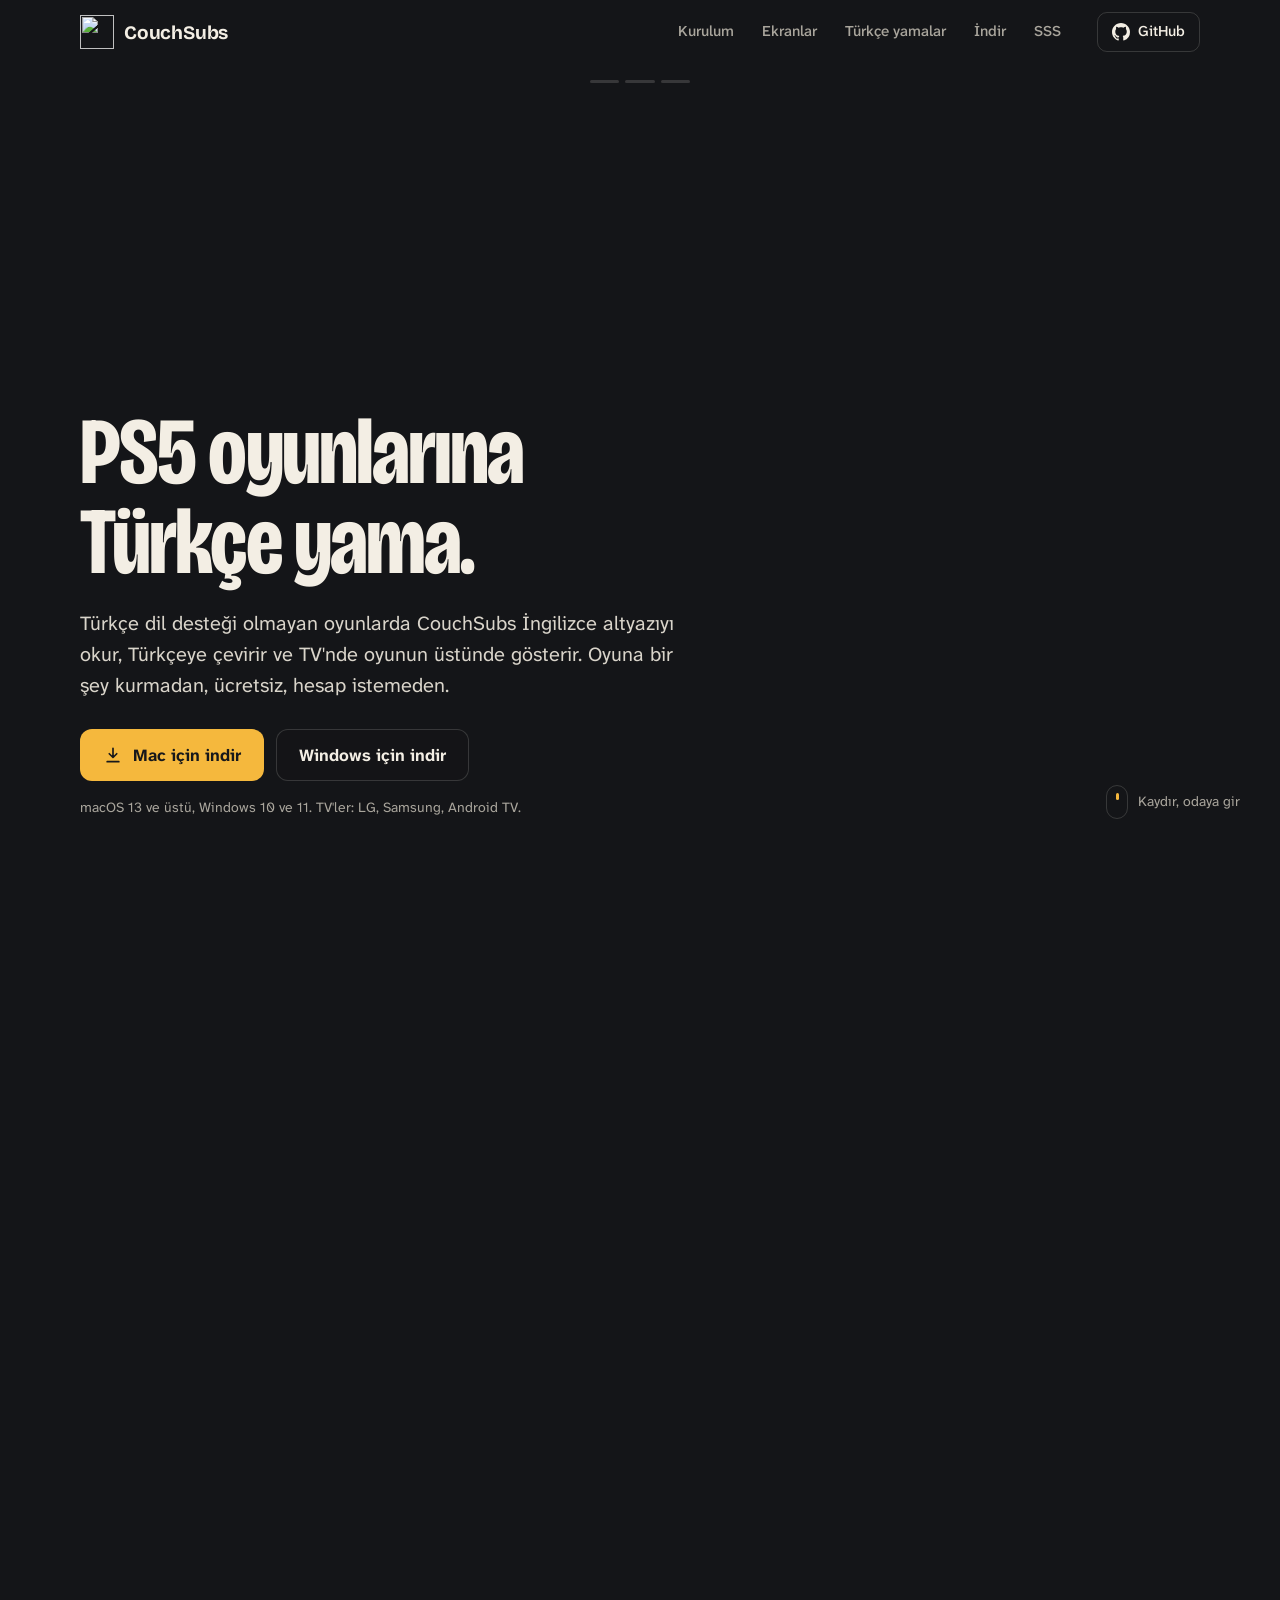
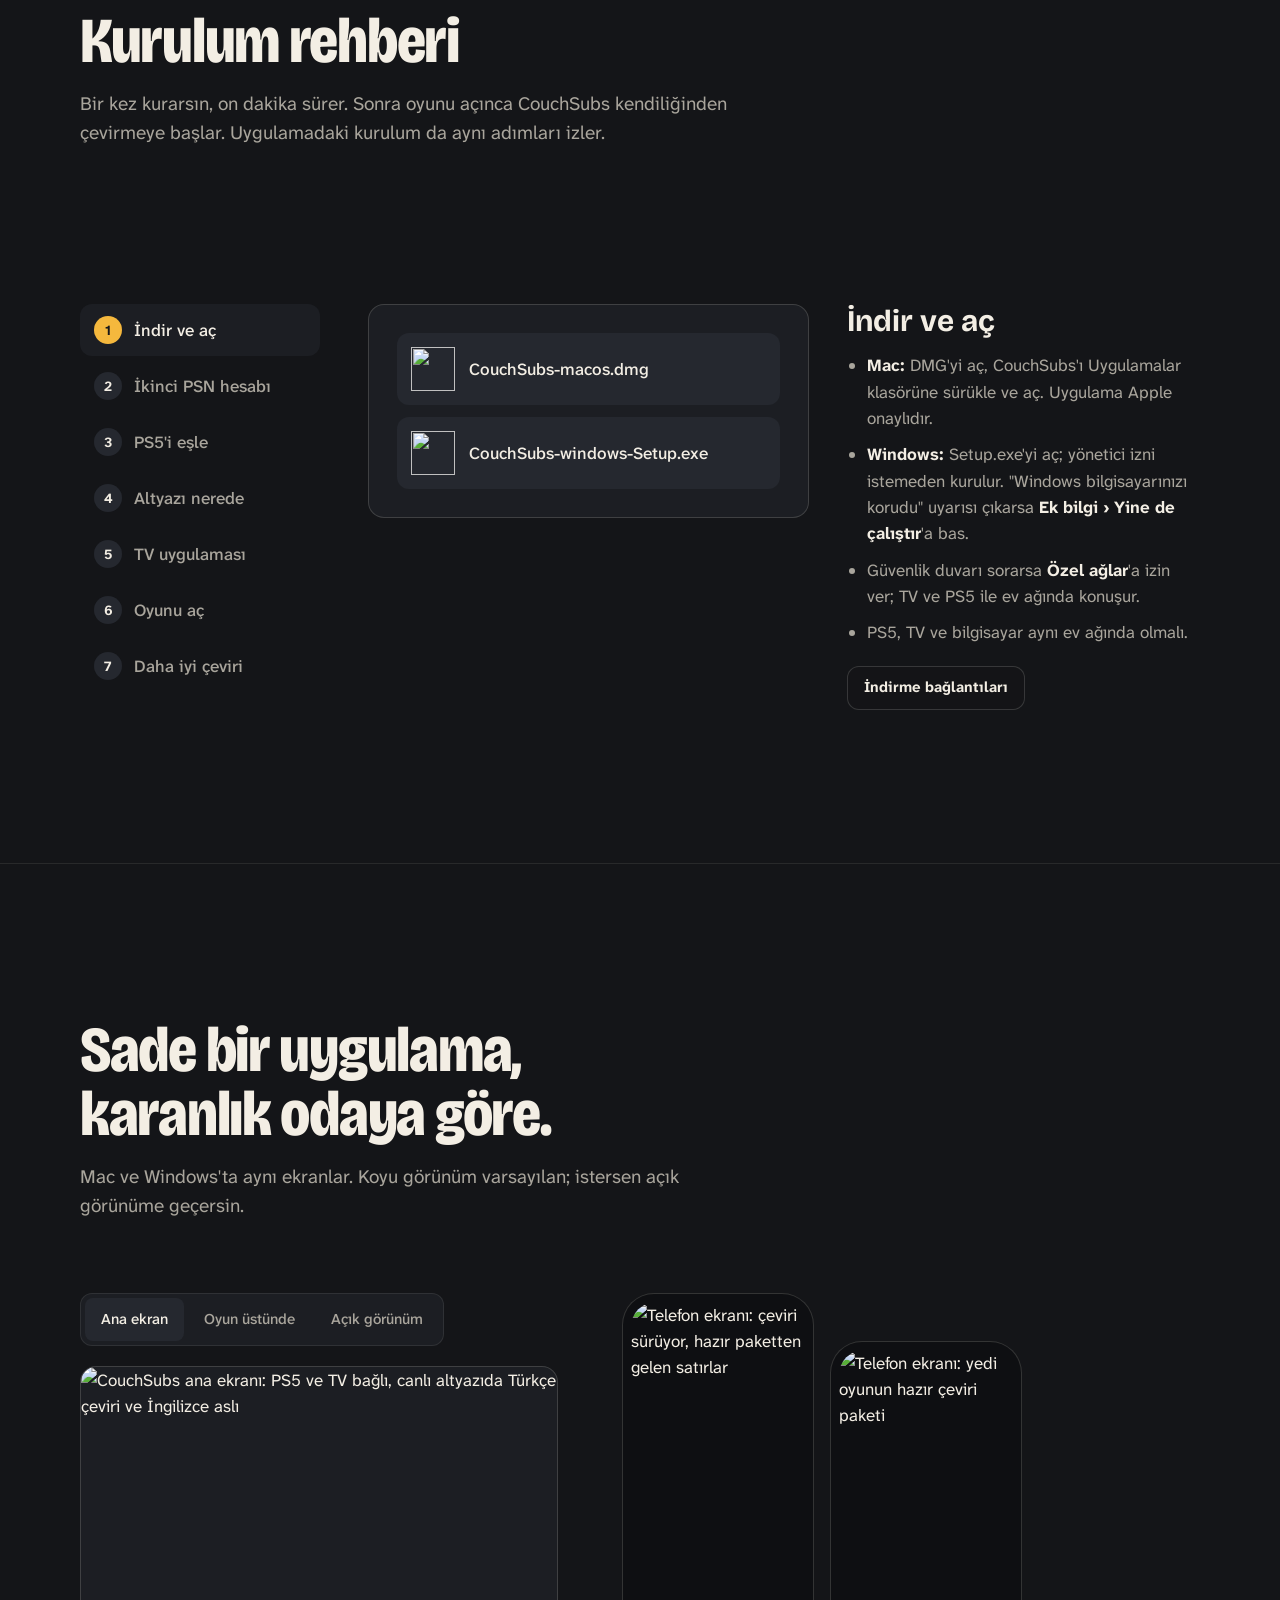
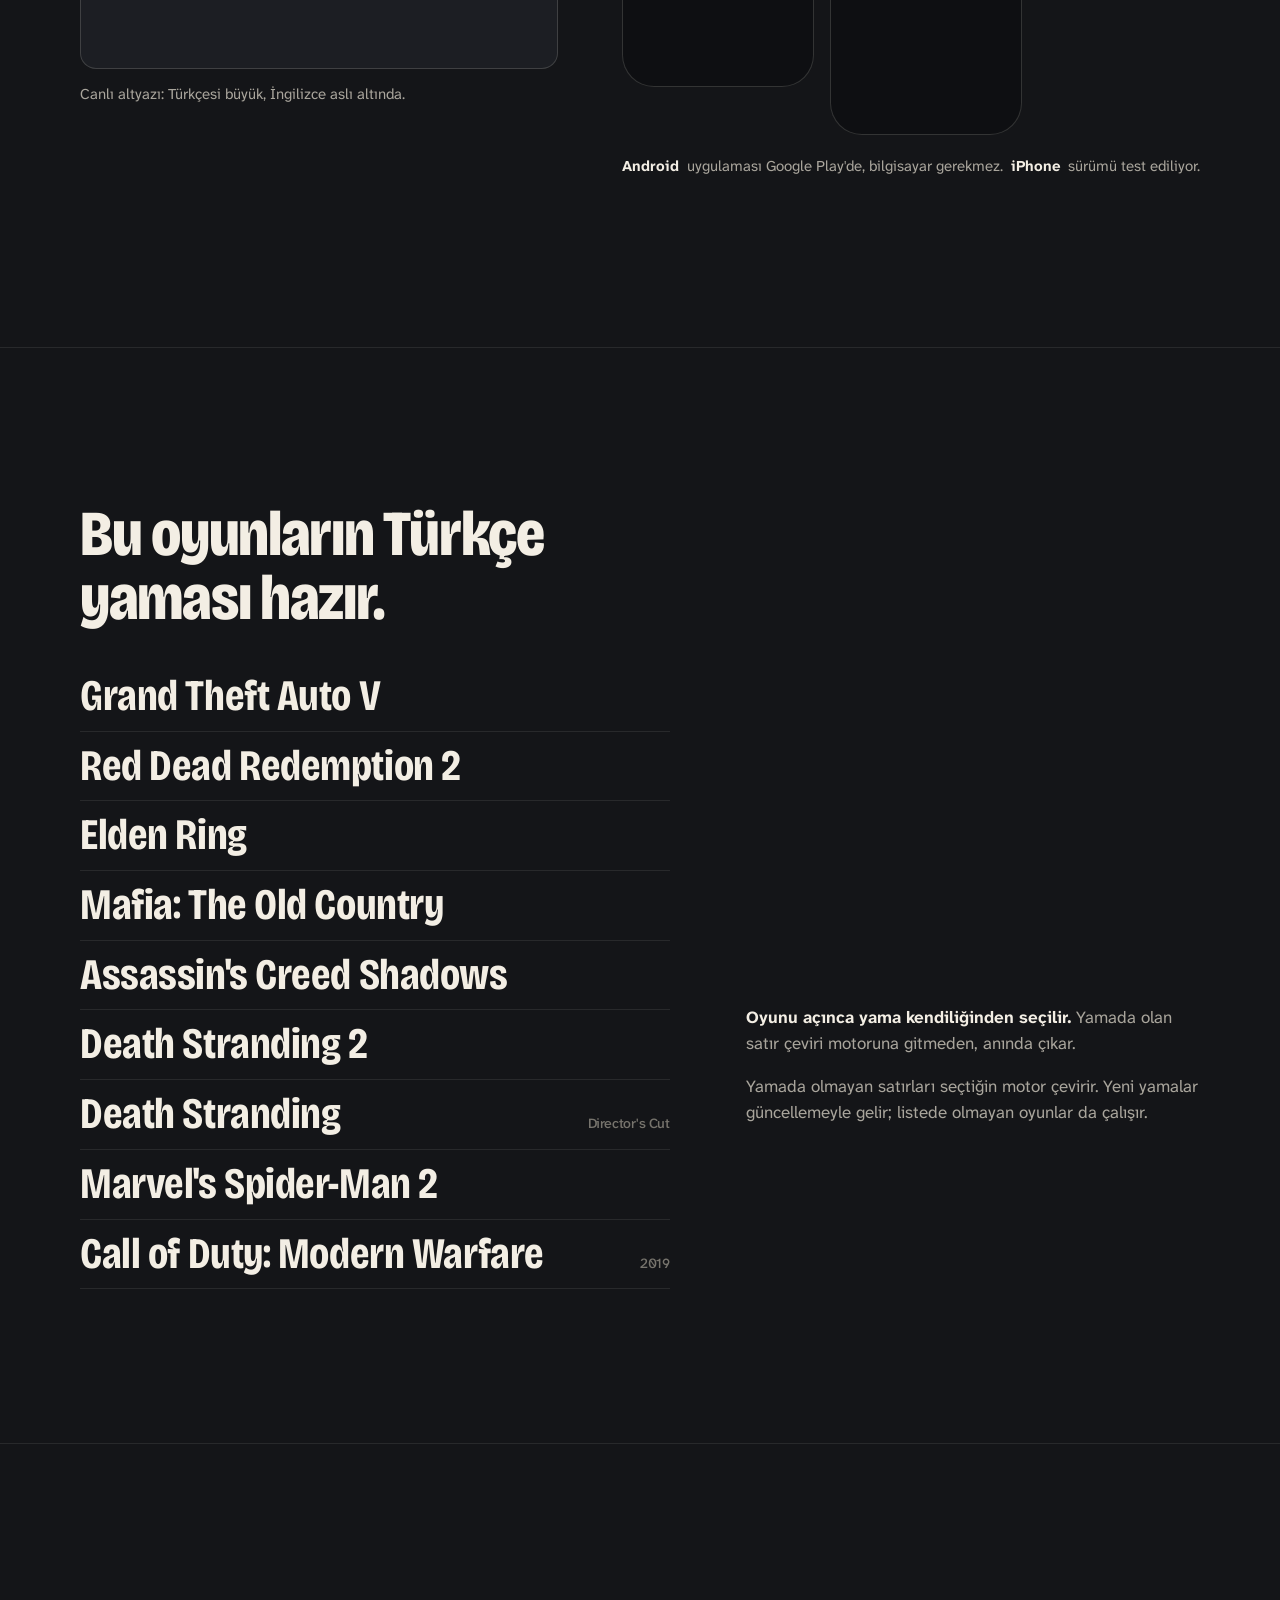
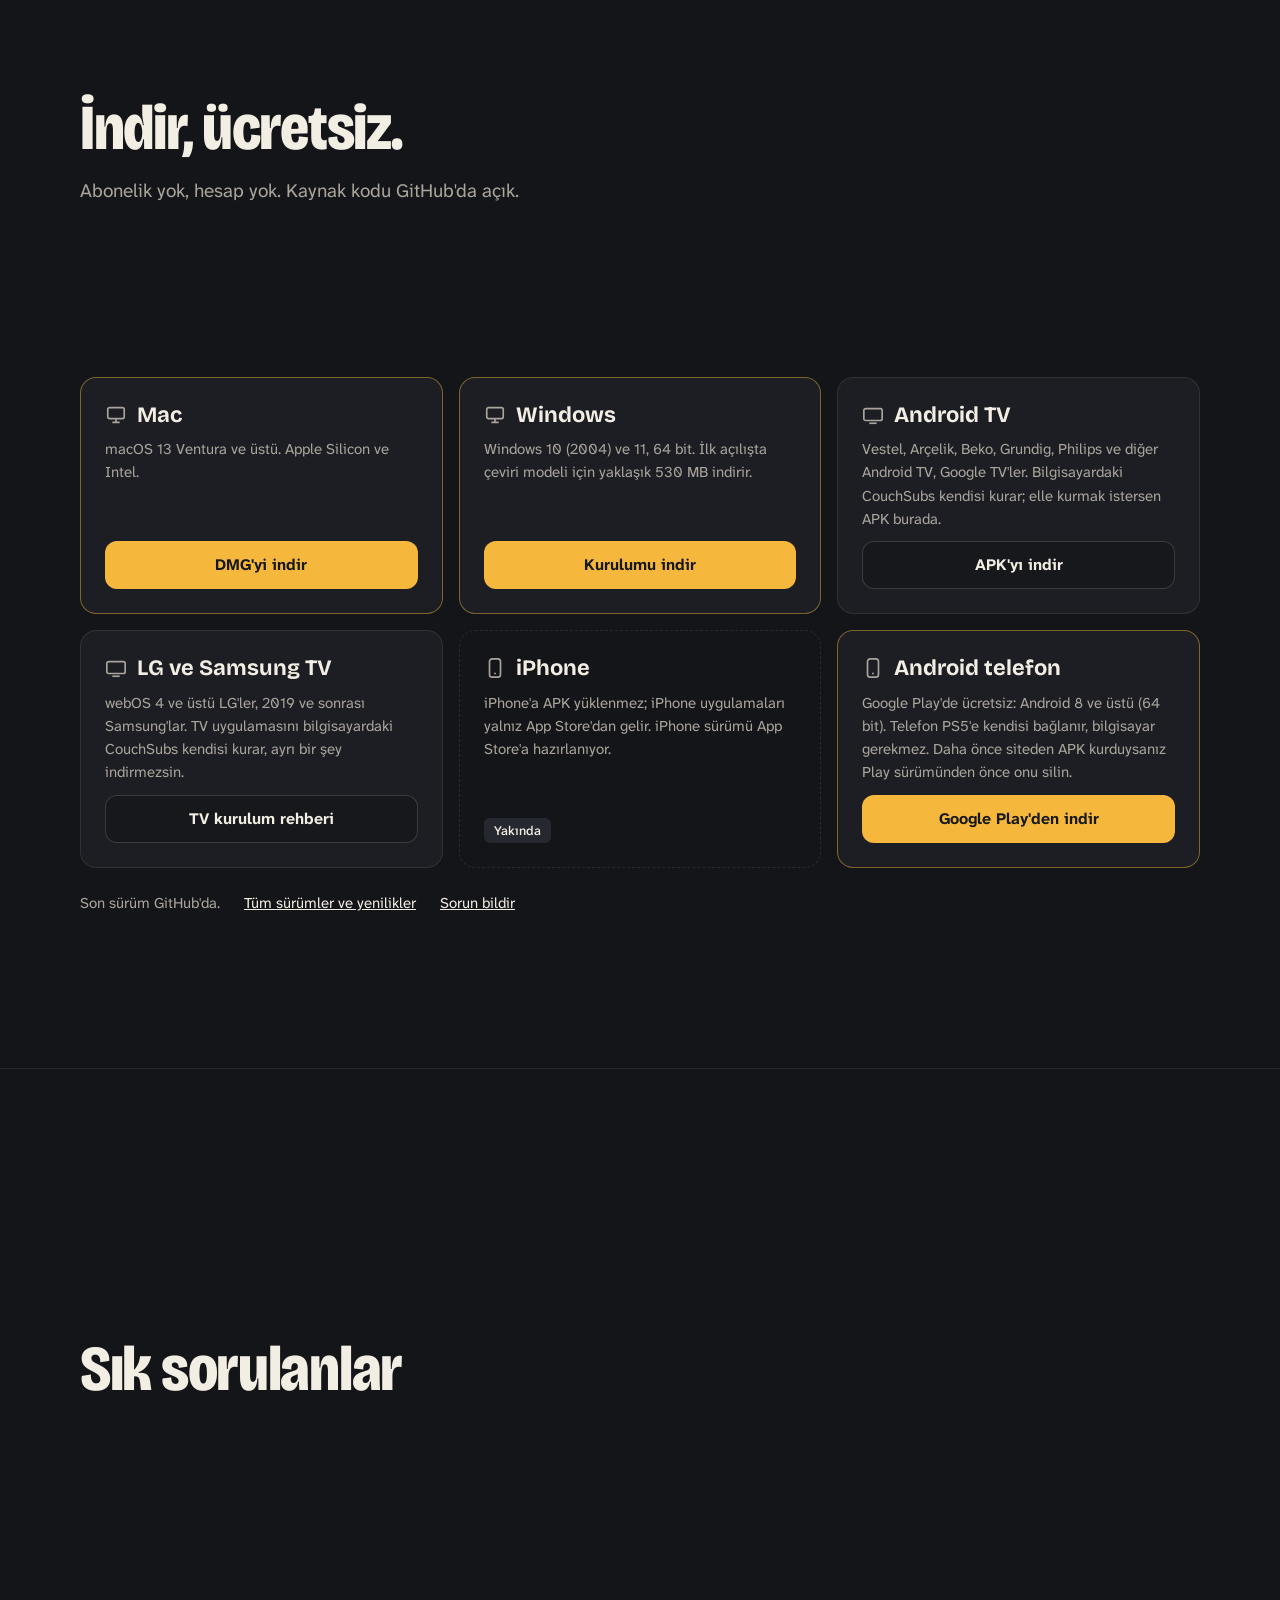
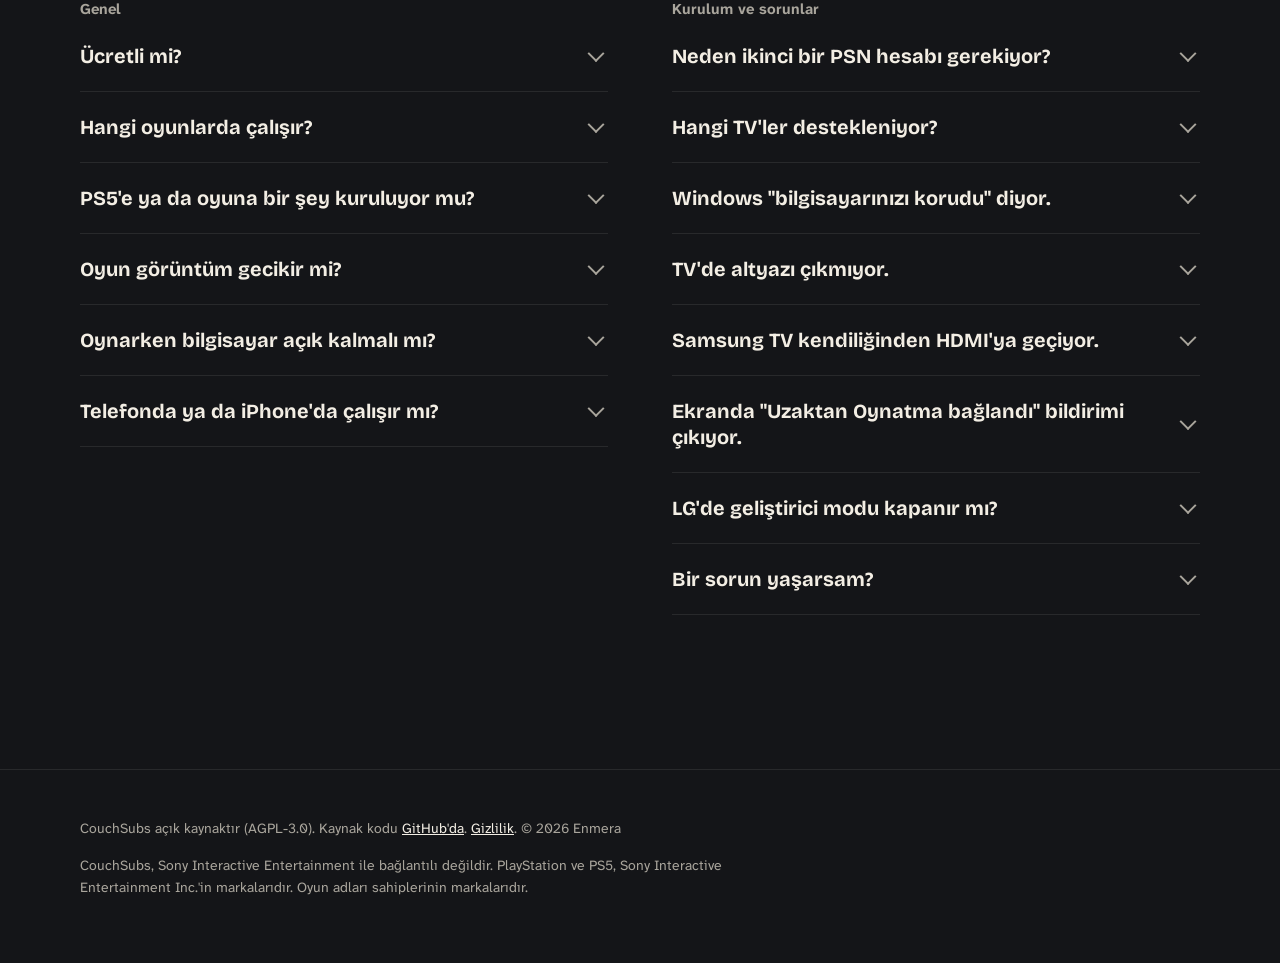
==== commit 00832d1c: "merge: reconcile game-scoped AI context with current main" ====
--- a/site/public/index.html
+++ b/site/public/index.html
@@ -88,8 +88,10 @@
   background:linear-gradient(90deg, rgba(20,21,24,.92) 0%, rgba(20,21,24,.6) 34%, rgba(20,21,24,0) 62%),
              linear-gradient(0deg, rgba(20,21,24,.9) 0%, rgba(20,21,24,0) 30%)}
 .copy{position:absolute; left:0; right:0; bottom:clamp(40px, 9vh, 96px)}
-.beat{position:absolute; left:0; right:0; bottom:0; max-width:620px; opacity:0; transform:translateY(16px); transition:opacity .45s ease, transform .45s ease; pointer-events:none}
-.beat.on{opacity:1; transform:none; pointer-events:auto}
+/* Geçişte iki metin üst üste binmesin: giden hızlı söner, gelen onun ardından belirir. */
+.beat{position:absolute; left:0; right:0; bottom:0; max-width:620px; opacity:0; transform:translateY(16px); transition:opacity .18s ease, transform .18s ease; pointer-events:none}
+.beat.on{opacity:1; transform:none; pointer-events:auto; transition:opacity .4s ease .16s, transform .4s ease .16s}
+@media (prefers-reduced-motion:reduce){ .beat, .beat.on{transition:none} }
 .beat h1, .beat h2{font:700 clamp(44px, 7.4vw, 96px)/.95 var(--display); font-variation-settings:"wdth" 78; letter-spacing:-.02em; margin:0 0 20px; text-wrap:balance}
 .beat h2{font-size:clamp(40px, 6.4vw, 84px)}
 .beat p{font-size:clamp(17px, 1.6vw, 20px); color:#D9D4CA; margin:0 0 28px; max-width:34em}
@@ -124,8 +126,9 @@
 
 /* Ekranlar */
 .screens{display:grid; grid-template-columns:minmax(0, 1fr) auto; gap:clamp(32px, 5vw, 64px); align-items:start}
-.tabs{display:inline-flex; gap:4px; padding:4px; background:var(--night-2); border:1px solid var(--line); border-radius:12px; margin-bottom:20px}
-.tabs button{all:unset; cursor:pointer; padding:10px 16px; border-radius:8px; font-weight:500; font-size:15px; color:var(--muted)}
+.tabs{display:inline-flex; gap:4px; padding:4px; background:var(--night-2); border:1px solid var(--line); border-radius:12px; margin-bottom:20px; max-width:100%; overflow-x:auto; scrollbar-width:none}
+.tabs button{all:unset; cursor:pointer; padding:10px 16px; border-radius:8px; font-weight:500; font-size:15px; color:var(--muted); white-space:nowrap; transition:color .15s ease, background .15s ease}
+.tabs button:hover{color:var(--cream)}
 .tabs button[aria-selected="true"]{background:var(--night-3); color:var(--cream)}
 .tabs button:focus-visible{outline:2px solid var(--amber)}
 .desk{border-radius:16px; overflow:hidden; border:1px solid var(--line-2); background:var(--night-2); aspect-ratio:1200/760; position:relative; transition:aspect-ratio .3s ease}
@@ -138,7 +141,8 @@
 .phone:nth-child(2){margin-top:48px}
 .phones-col .soon{display:inline-flex; align-items:center; gap:8px; margin-top:20px; font-size:15px; color:var(--muted)}
 .phones-col .soon b{color:var(--cream); font-weight:700}
-@media (max-width:980px){
+/* Üç telefon yan yana ~580 px tutar; bundan dar ekranda masaüstü görüntüsü ve sekmeler sıkışmasın diye tek sütun. */
+@media (max-width:1120px){
   .screens{grid-template-columns:1fr}
   .phones{overflow-x:auto; padding-bottom:8px; scroll-snap-type:x mandatory}
   .phone{flex:none; width:180px; scroll-snap-align:start}
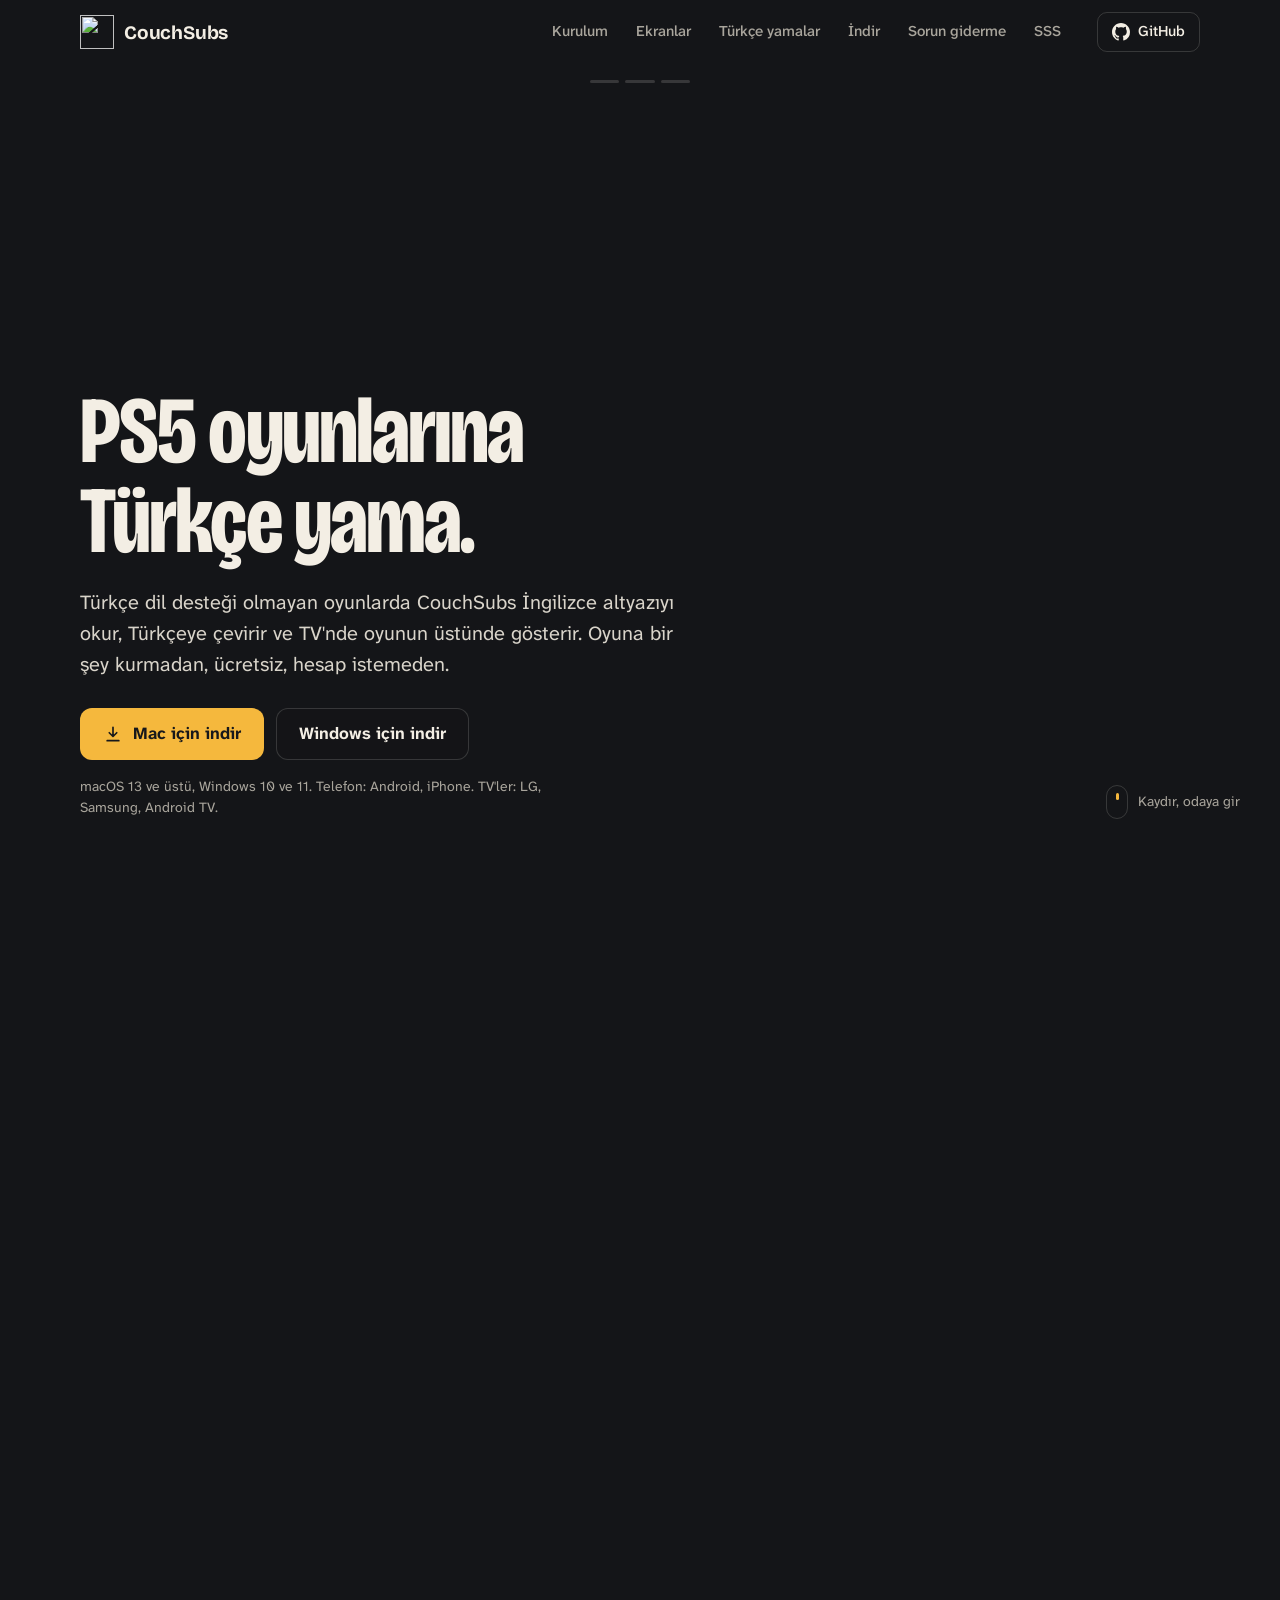
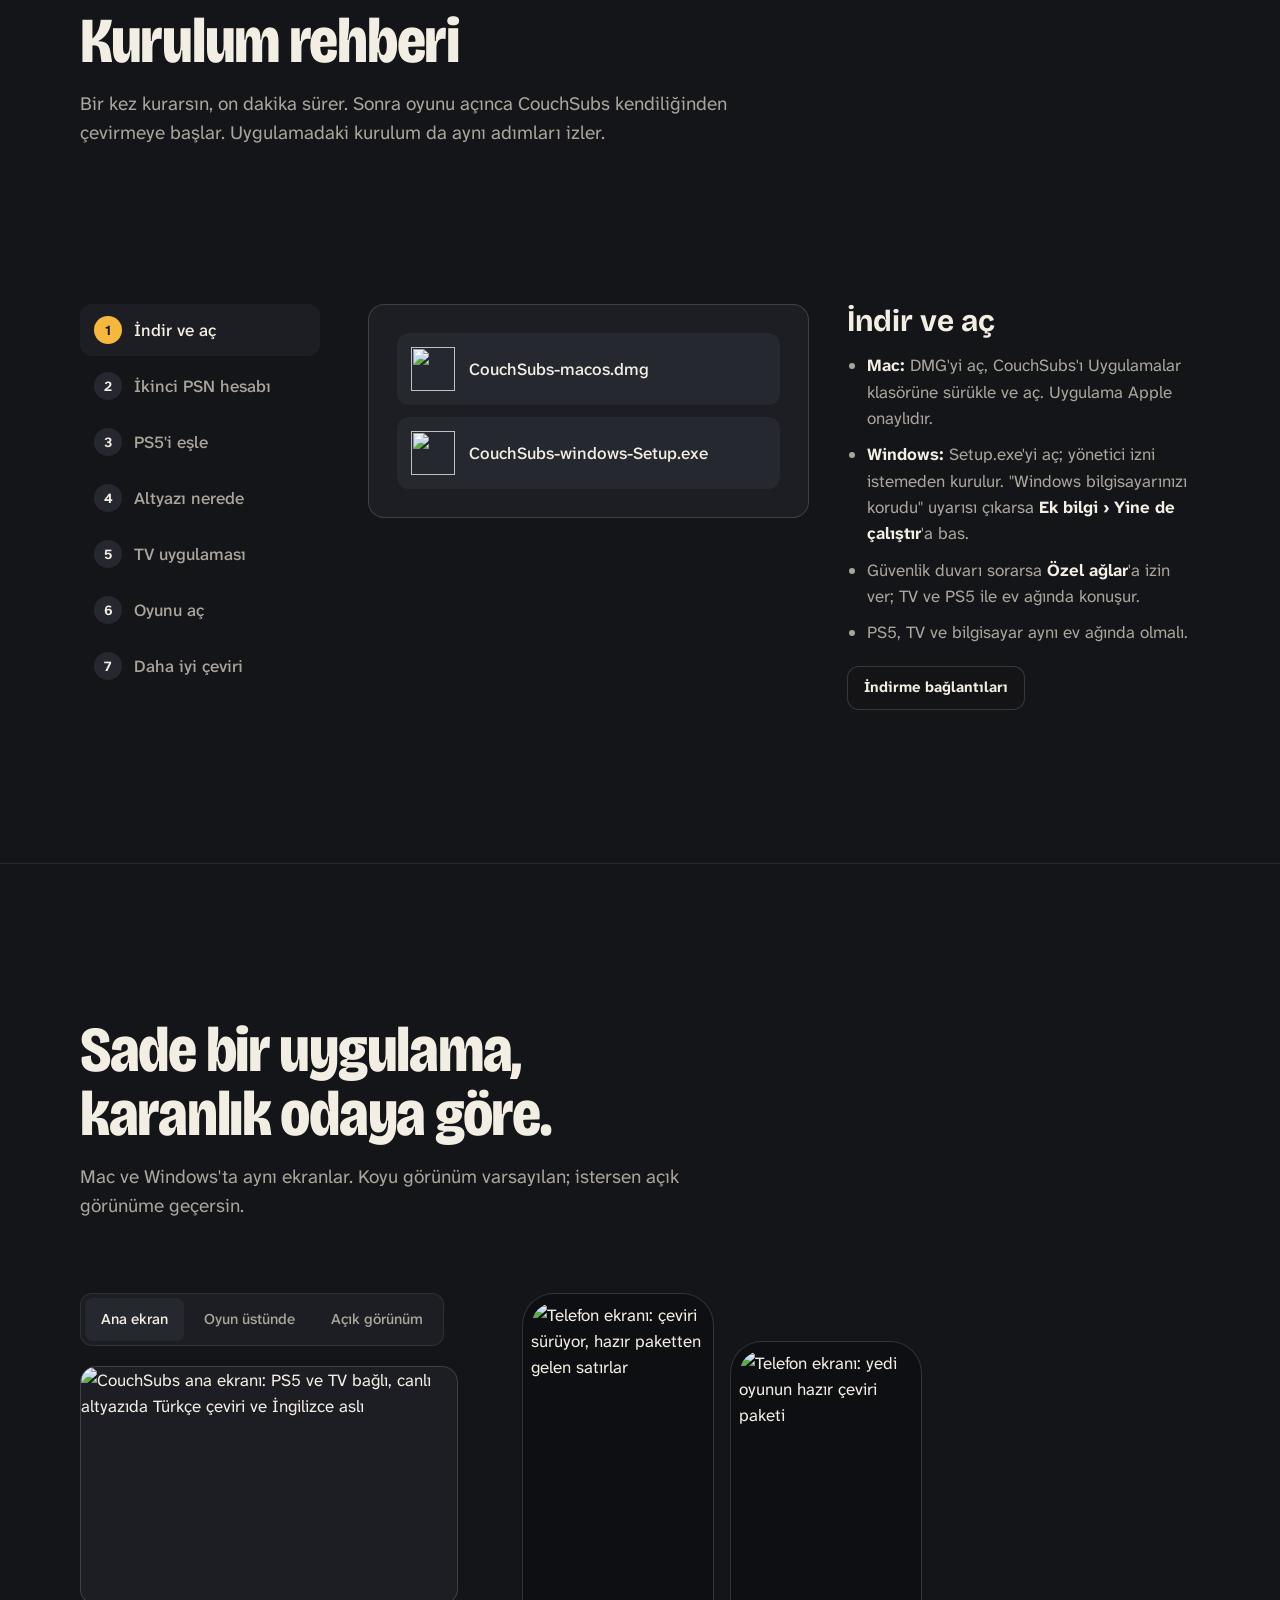
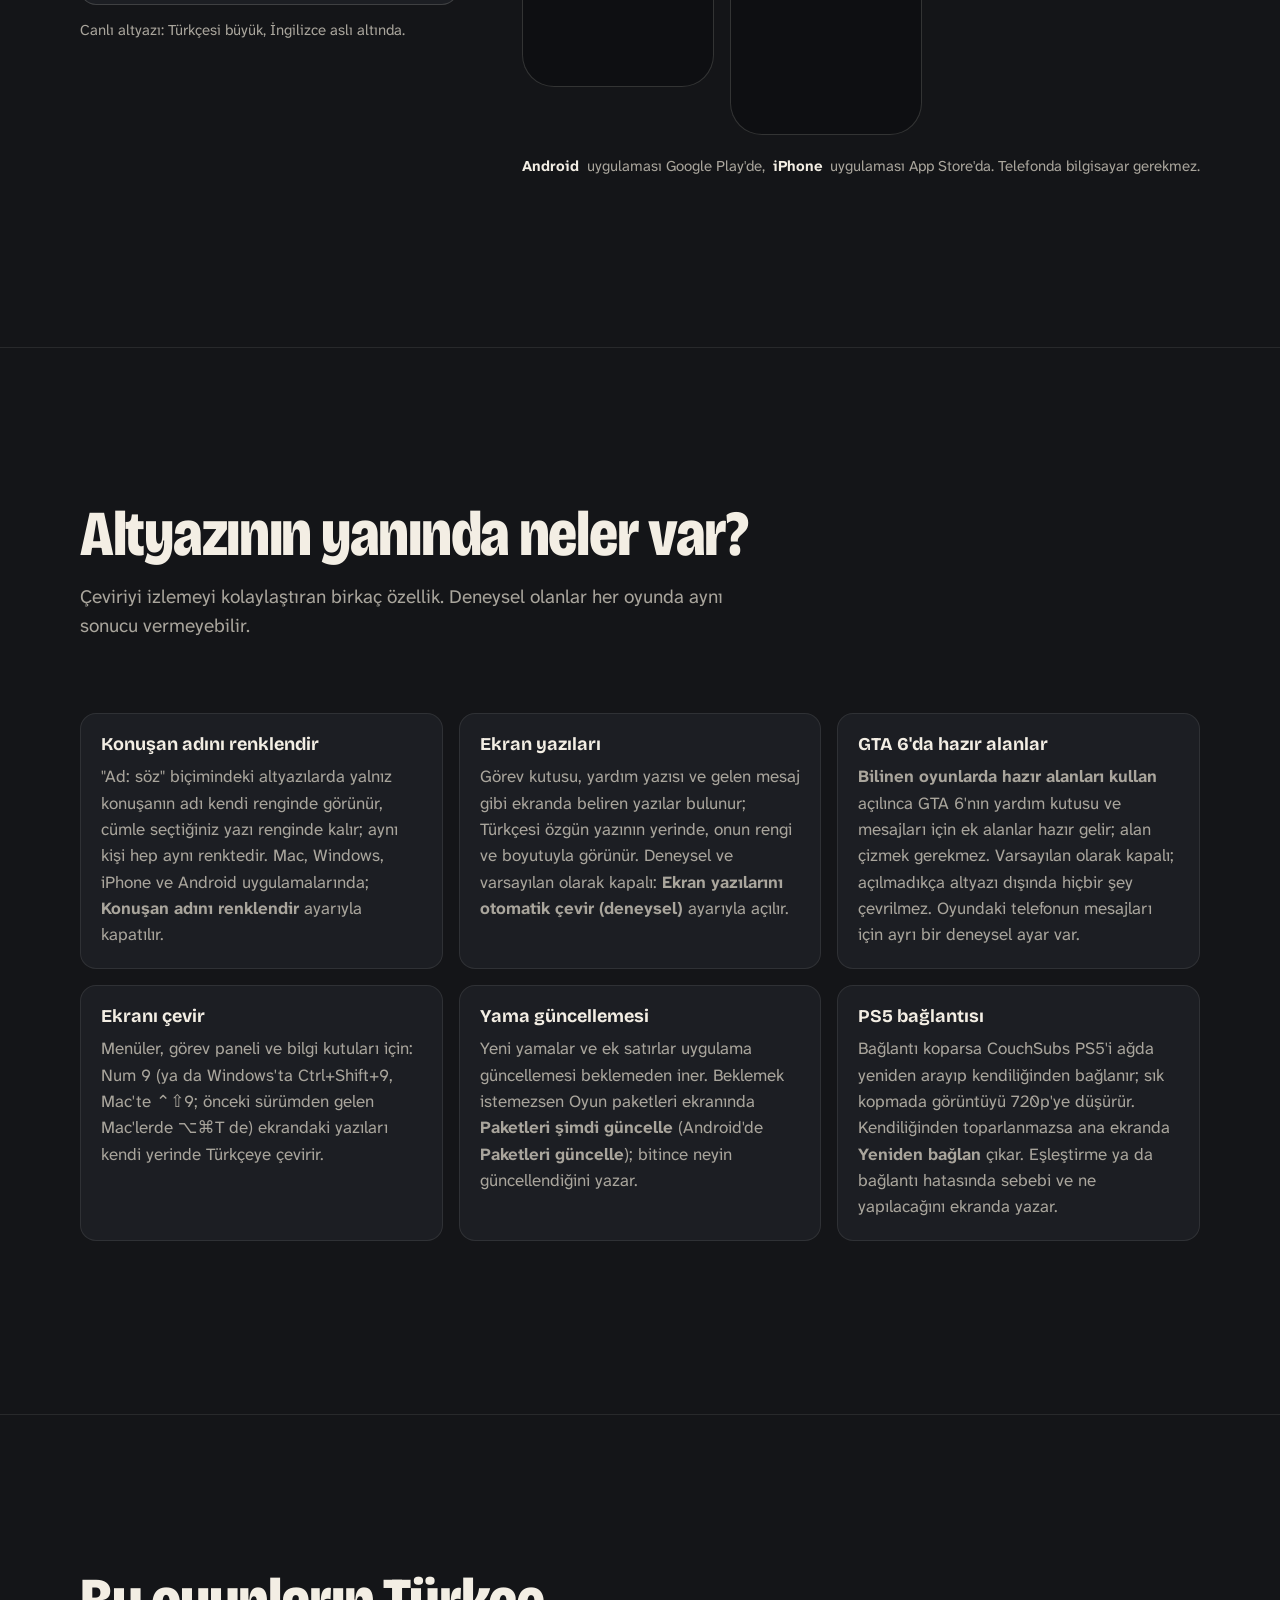
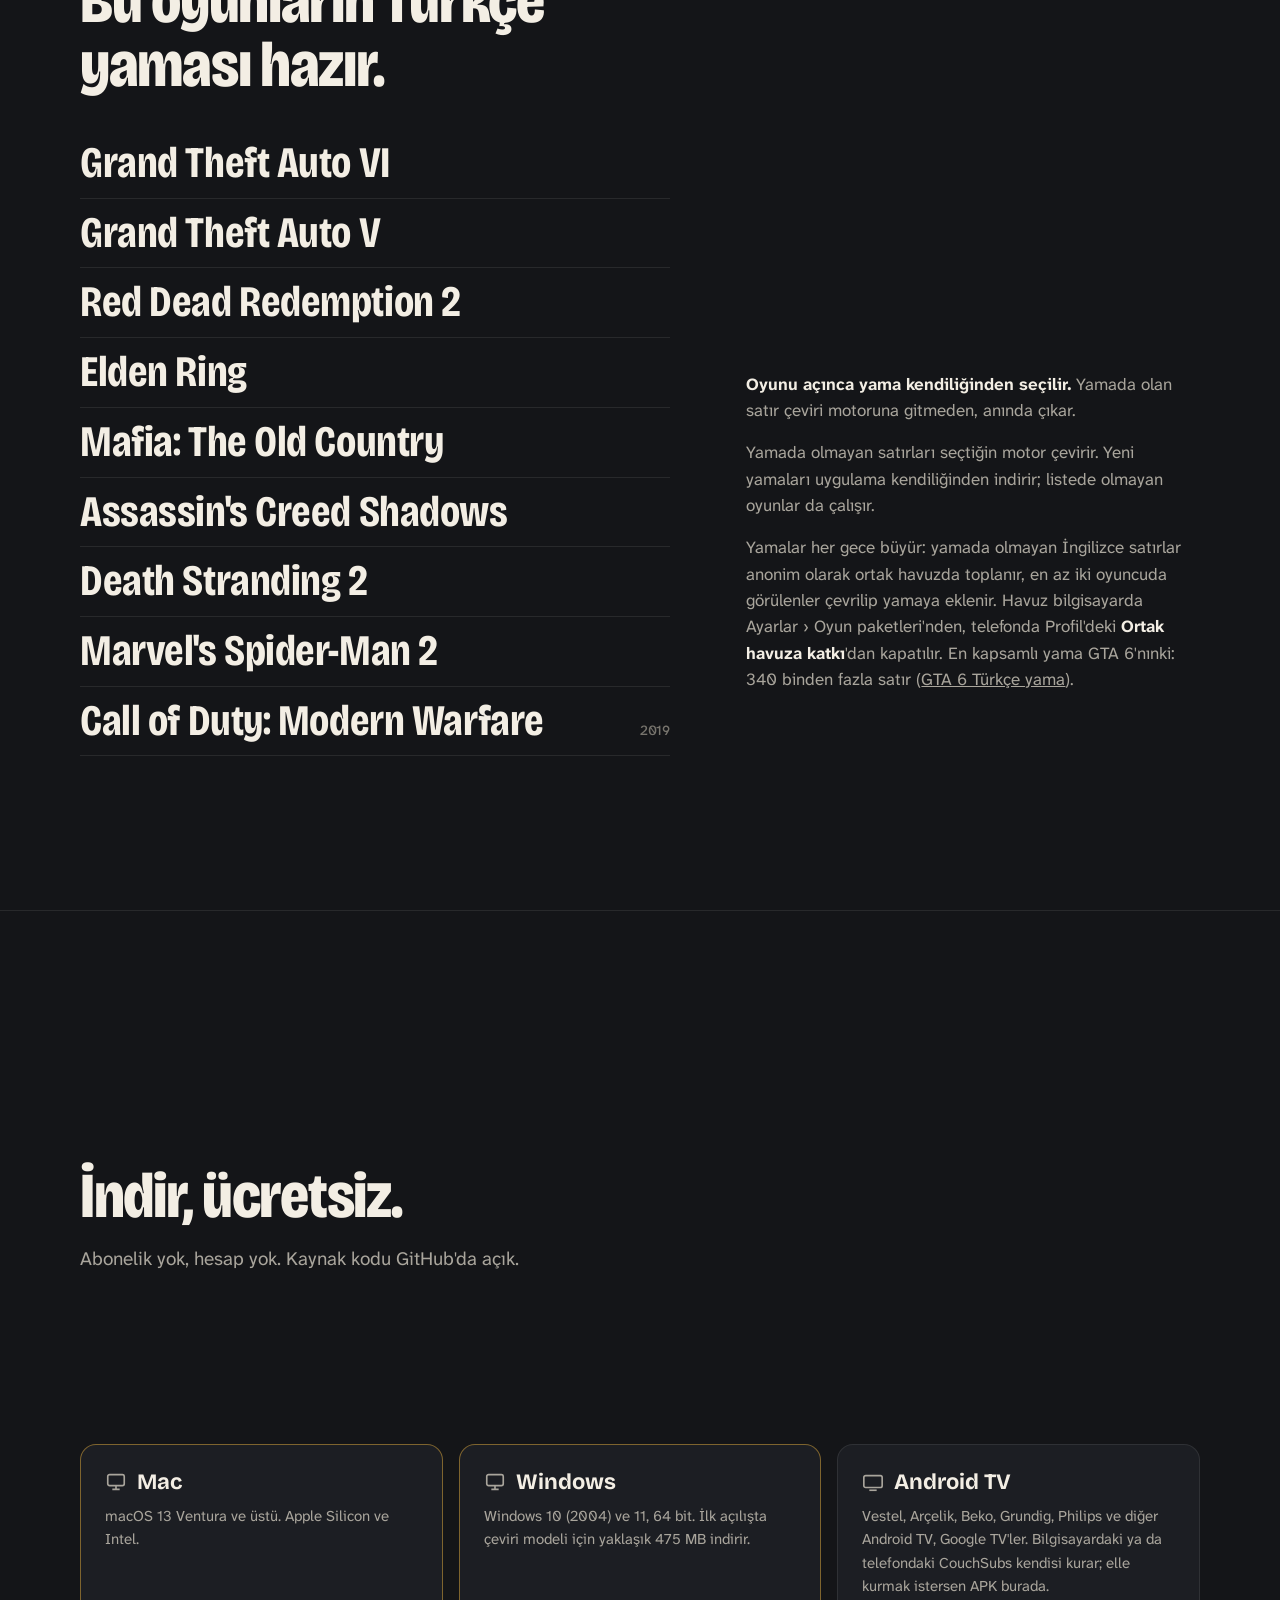
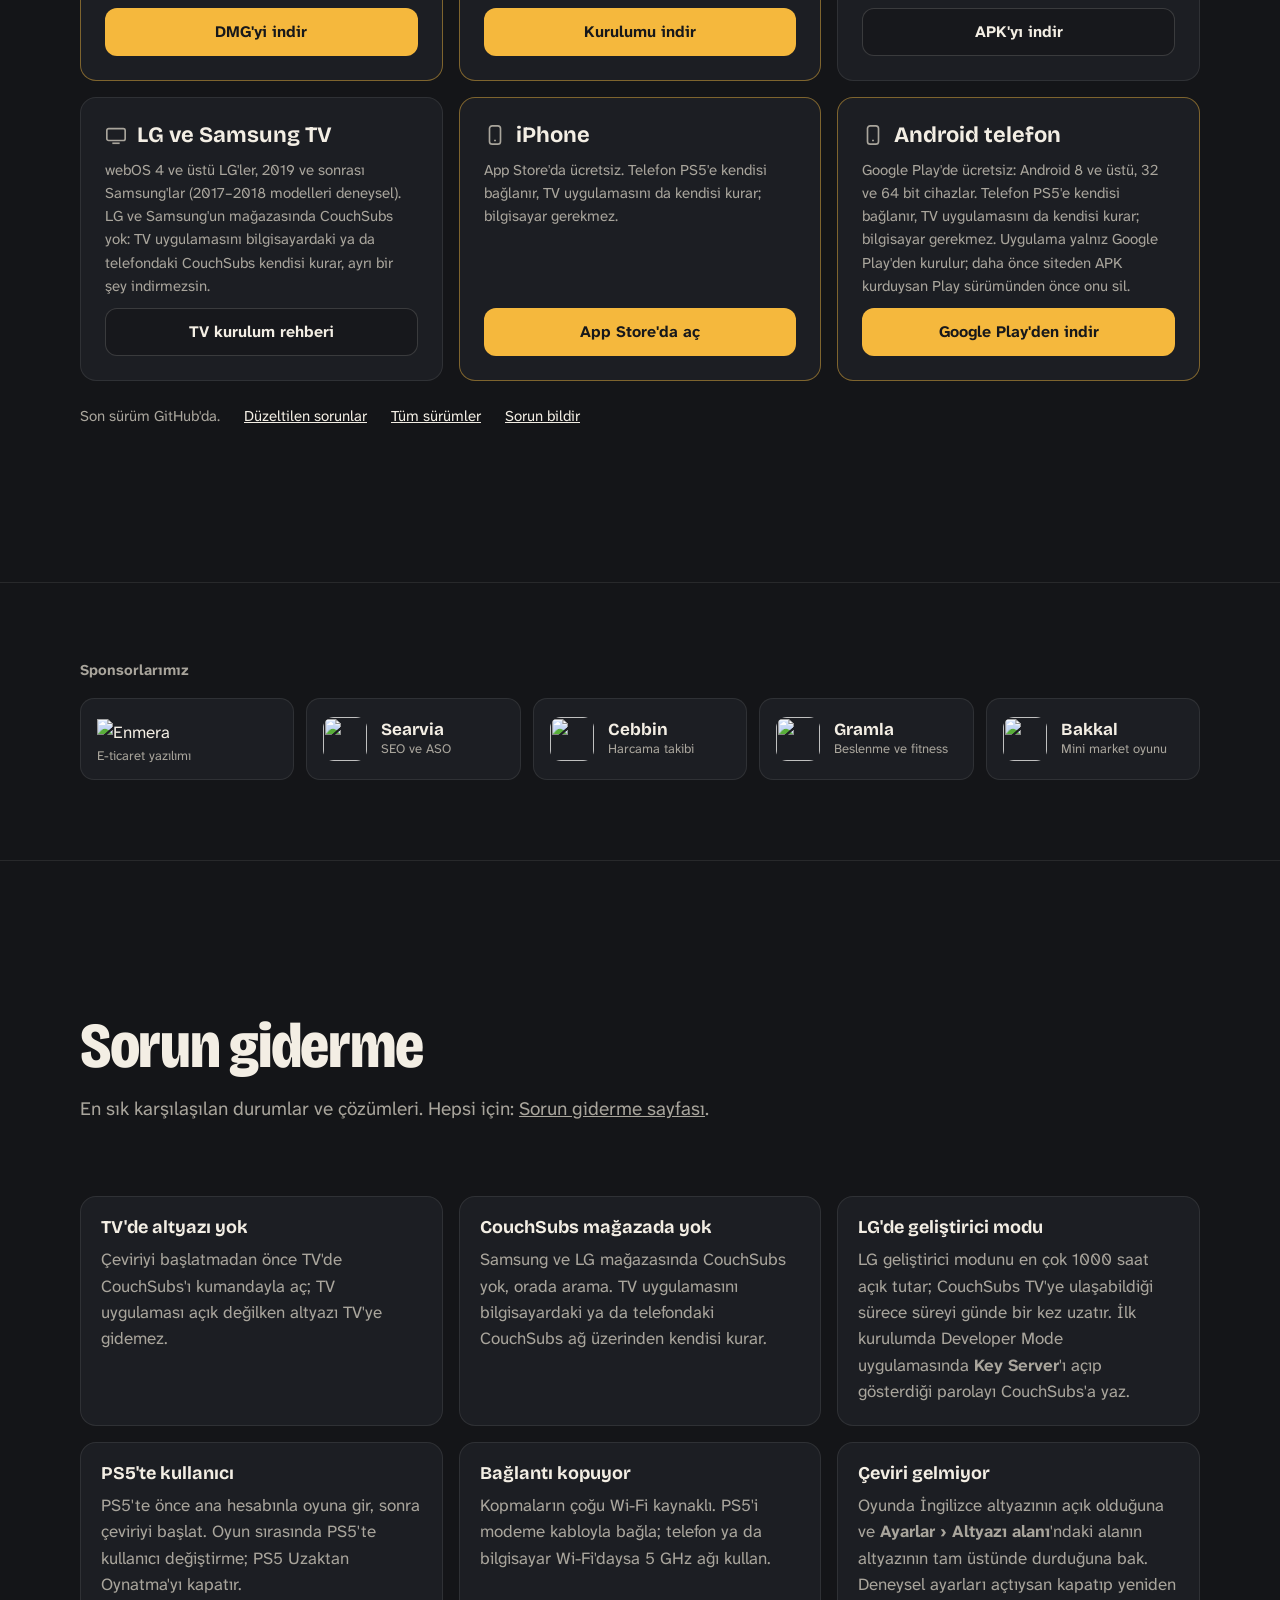
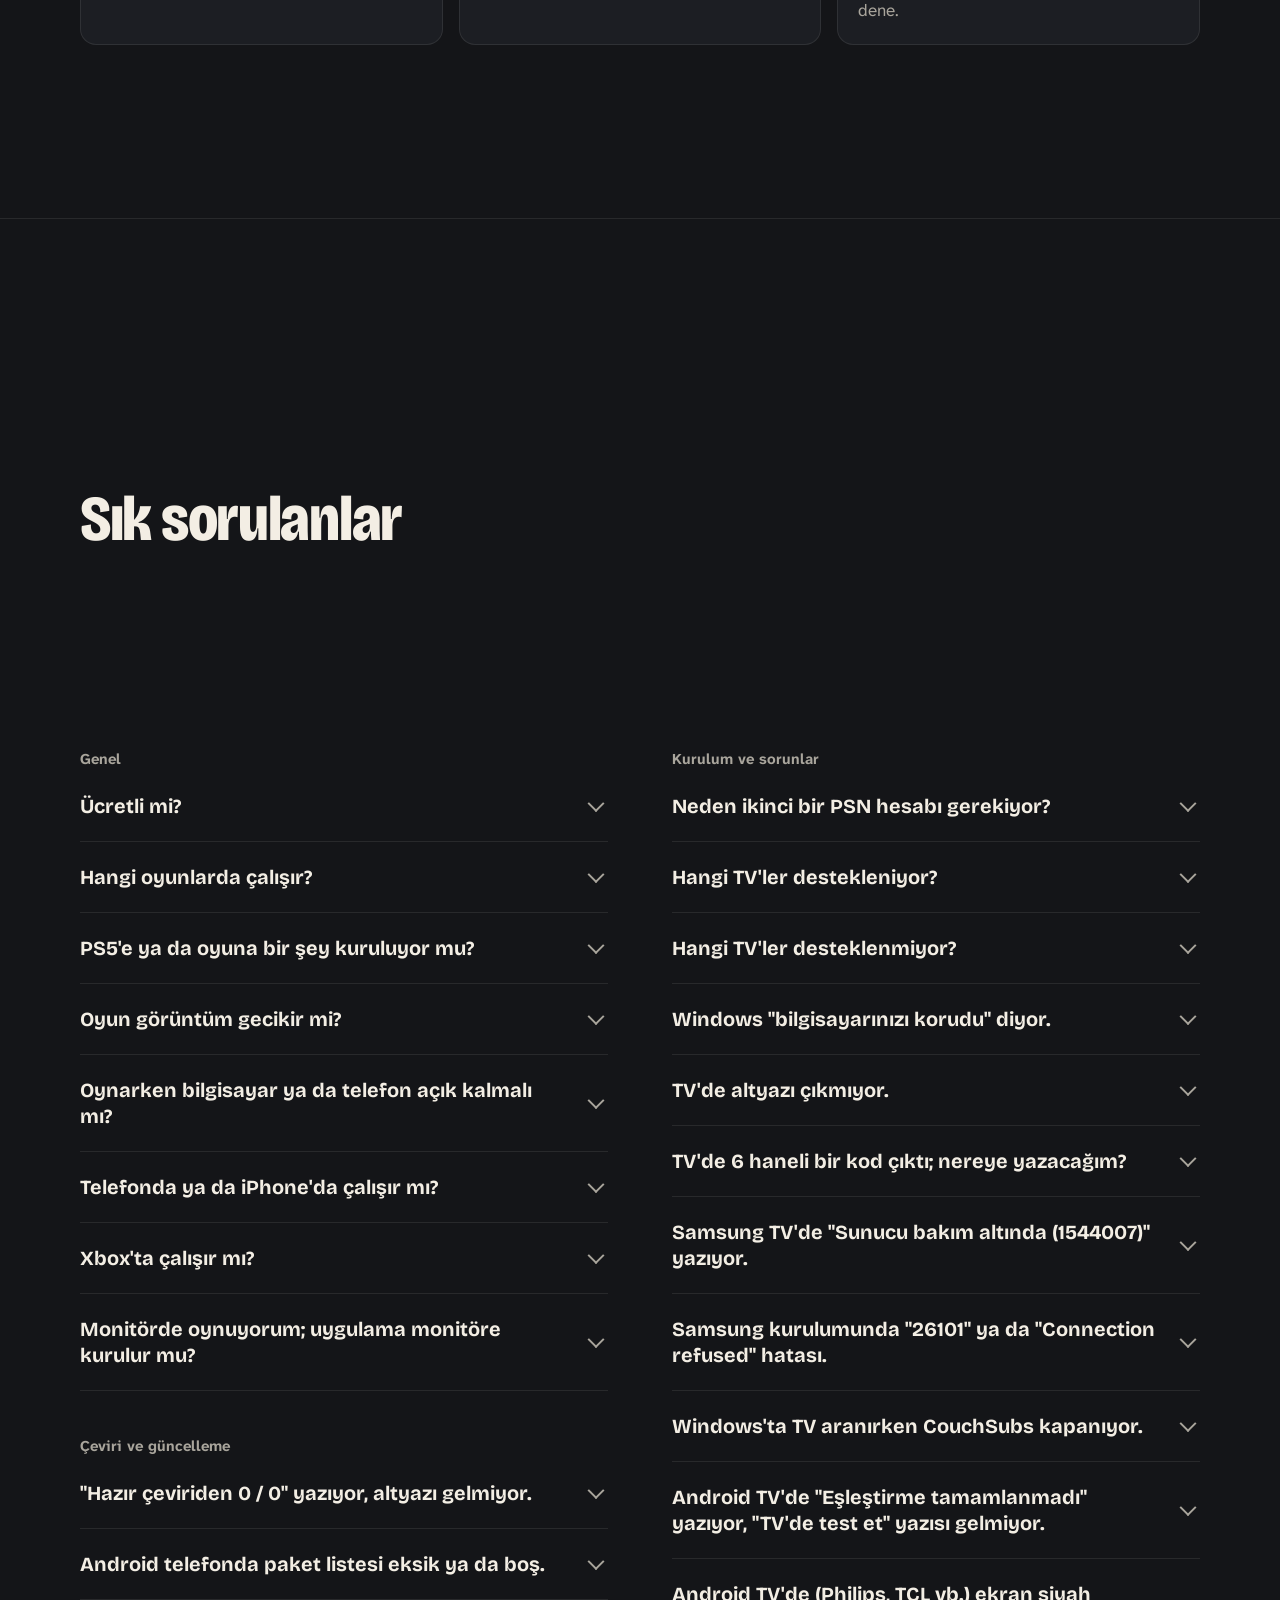
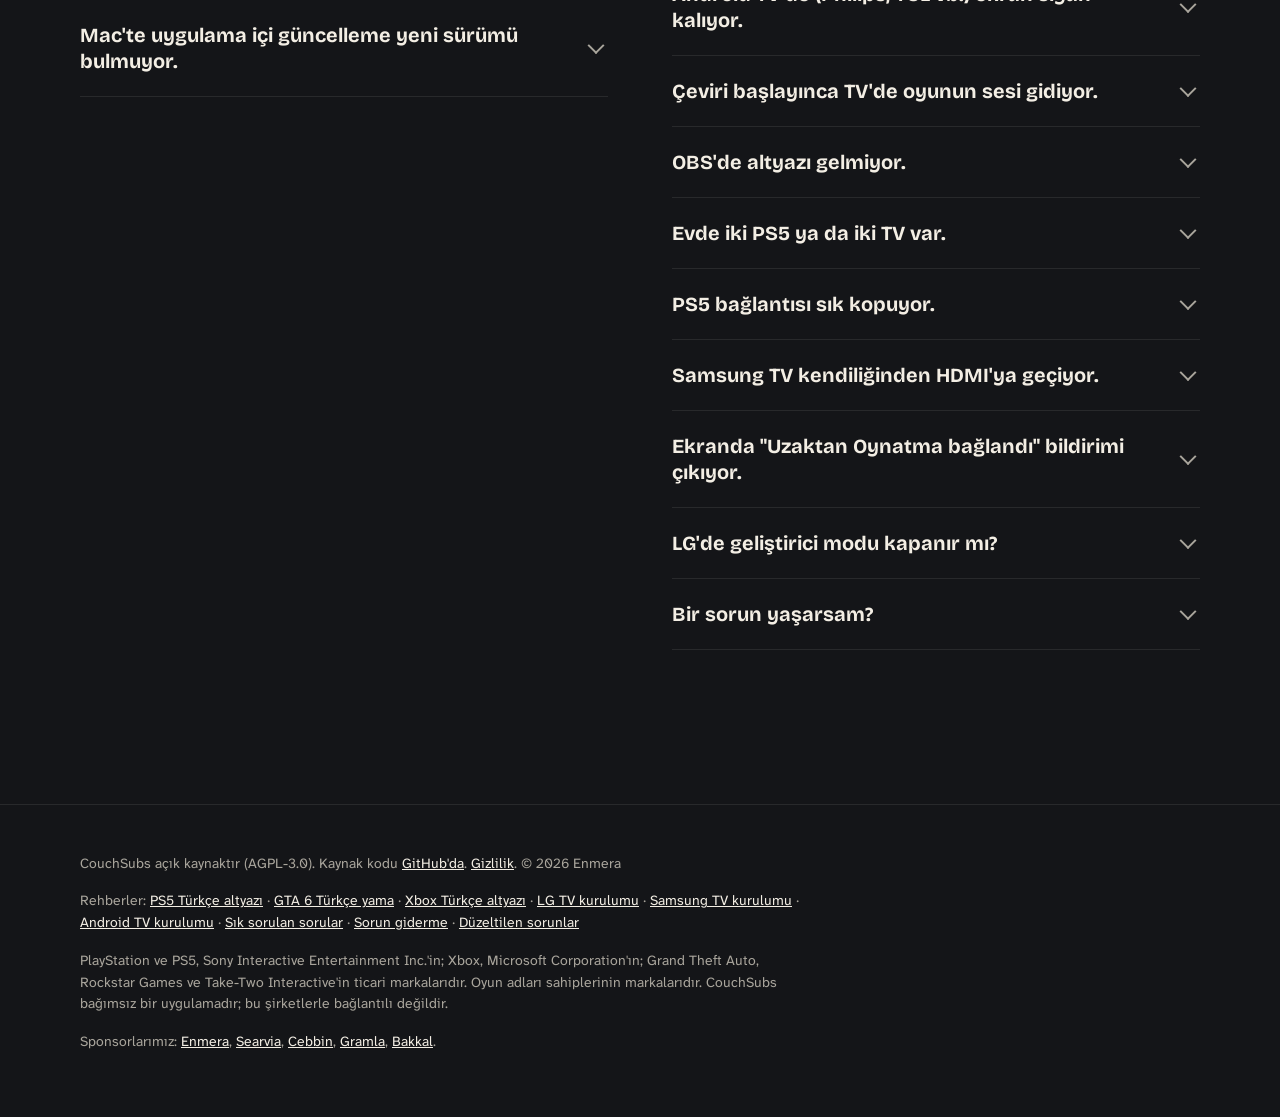
==== commit 8c0ce8b1: "Merge branch 'main' into fix/retain-line-pool-dirty-state-on-save-failure" ====
--- a/site/public/index.html
+++ b/site/public/index.html
@@ -10,19 +10,94 @@
 </script>
 <meta charset="utf-8">
 <meta name="viewport" content="width=device-width, initial-scale=1, viewport-fit=cover">
-<title>CouchSubs: PS5 oyunlarına Türkçe yama</title>
-<meta name="description" content="PS5 oyunlarına Türkçe yama: CouchSubs, Türkçe dil desteği olmayan PS5 oyunlarının İngilizce altyazısını okur, Türkçeye çevirir ve TV'nde oyunun üstünde gösterir. Ücretsiz ve açık kaynak.">
+<title>CouchSubs: PS5 ve Xbox Oyunlarına Türkçe Altyazı ve Yama</title>
+<meta name="description" content="PS5 ve Xbox oyunlarına Türkçe altyazı ve Türkçe yama: CouchSubs İngilizce altyazıyı okur, Türkçeye çevirir, TV&#x27;nde oyunun üstünde gösterir. Ücretsiz.">
 <meta name="theme-color" content="#141518">
 <link rel="canonical" href="https://couchsubs.enmeraapps.com/">
 <link rel="icon" href="img/logo.svg" type="image/svg+xml">
 <link rel="apple-touch-icon" href="img/og.png">
 <meta property="og:type" content="website">
-<meta property="og:title" content="CouchSubs: PS5 oyunlarına Türkçe yama">
-<meta property="og:description" content="Türkçe dil desteği olmayan PS5 oyunlarına anında Türkçe yama. Ücretsiz, hesap istemez, açık kaynak.">
+<meta property="og:title" content="CouchSubs: PS5 ve Xbox Oyunlarına Türkçe Altyazı ve Yama">
+<meta property="og:description" content="Türkçe dil desteği olmayan PS5 ve Xbox oyunlarına Türkçe altyazı. Hazır Türkçe yamalar, ücretsiz oyun çevirisi, açık kaynak.">
 <meta property="og:url" content="https://couchsubs.enmeraapps.com/">
 <meta property="og:image" content="https://couchsubs.enmeraapps.com/img/og.png">
 <meta property="og:locale" content="tr_TR">
+<meta property="og:site_name" content="CouchSubs">
 <meta name="twitter:card" content="summary">
+<meta name="twitter:title" content="CouchSubs: PS5 ve Xbox Oyunlarına Türkçe Altyazı ve Yama">
+<meta name="twitter:description" content="Türkçe dil desteği olmayan PS5 ve Xbox oyunlarına Türkçe altyazı. Hazır Türkçe yamalar, ücretsiz oyun çevirisi, açık kaynak.">
+<meta name="twitter:image" content="https://couchsubs.enmeraapps.com/img/og.png">
+<script type="application/ld+json">
+{
+ "@context": "https://schema.org",
+ "@graph": [
+  {
+   "@type": "WebSite",
+   "@id": "https://couchsubs.enmeraapps.com/#site",
+   "url": "https://couchsubs.enmeraapps.com/",
+   "name": "CouchSubs",
+   "inLanguage": "tr-TR",
+   "publisher": {
+    "@id": "https://couchsubs.enmeraapps.com/#enmera"
+   }
+  },
+  {
+   "@type": "Organization",
+   "@id": "https://couchsubs.enmeraapps.com/#enmera",
+   "name": "Enmera",
+   "url": "https://enmera.com.tr",
+   "logo": "https://couchsubs.enmeraapps.com/img/logo.svg"
+  },
+  {
+   "@type": "SoftwareApplication",
+   "@id": "https://couchsubs.enmeraapps.com/#app",
+   "name": "CouchSubs",
+   "url": "https://couchsubs.enmeraapps.com/",
+   "description": "PS5 ve Xbox oyunlarına Türkçe altyazı ve Türkçe yama: CouchSubs İngilizce altyazıyı okur, Türkçeye çevirir, TV'nde oyunun üstünde gösterir. Ücretsiz.",
+   "applicationCategory": "UtilitiesApplication",
+   "applicationSubCategory": "GameApplication",
+   "operatingSystem": "Windows 10, Windows 11, macOS 13 ve üstü, iOS, Android 8 ve üstü",
+   "inLanguage": "tr-TR",
+   "image": "https://couchsubs.enmeraapps.com/img/og.png",
+   "screenshot": [
+    "https://couchsubs.enmeraapps.com/img/windows-ana.webp",
+    "https://couchsubs.enmeraapps.com/img/telefon-calisiyor.webp"
+   ],
+   "license": "https://www.gnu.org/licenses/agpl-3.0.html",
+   "isAccessibleForFree": true,
+   "featureList": [
+    "PS5 ve Xbox (Beta) oyunlarında İngilizce altyazıyı okuyup Türkçeye çevirme",
+    "Türkçe altyazıyı LG, Samsung ve Android TV'de oyunun üstünde gösterme",
+    "Seçili oyunlarda hazır Türkçe yama",
+    "Ücretsiz çeviri motoru; isteğe bağlı Gemini, DeepL ve yerel yapay zekâ"
+   ],
+   "offers": {
+    "@type": "Offer",
+    "price": "0",
+    "priceCurrency": "TRY",
+    "availability": "https://schema.org/InStock"
+   },
+   "publisher": {
+    "@id": "https://couchsubs.enmeraapps.com/#enmera"
+   },
+   "downloadUrl": [
+    "https://apps.apple.com/app/id6833558947",
+    "https://play.google.com/store/apps/details?id=com.couchsubs.mobile",
+    "https://github.com/yorulmazsinan/couchsubs/releases/latest"
+   ],
+   "installUrl": [
+    "https://apps.apple.com/app/id6833558947",
+    "https://play.google.com/store/apps/details?id=com.couchsubs.mobile"
+   ],
+   "sameAs": [
+    "https://apps.apple.com/app/id6833558947",
+    "https://play.google.com/store/apps/details?id=com.couchsubs.mobile",
+    "https://github.com/yorulmazsinan/couchsubs"
+   ]
+  }
+ ]
+}
+</script>
 <link rel="preconnect" href="https://fonts.googleapis.com">
 <link rel="preconnect" href="https://fonts.gstatic.com" crossorigin>
 <link href="https://fonts.googleapis.com/css2?family=Atkinson+Hyperlegible+Next:wght@400;500;700&family=Bricolage+Grotesque:opsz,wdth,wght@12..96,75..100,400..800&display=swap" rel="stylesheet">
@@ -143,7 +218,7 @@
 .phones-col .soon b{color:var(--cream); font-weight:700}
 /* Üç telefon yan yana ~580 px tutar; bundan dar ekranda masaüstü görüntüsü ve sekmeler sıkışmasın diye tek sütun. */
 @media (max-width:1120px){
-  .screens{grid-template-columns:1fr}
+  .screens{grid-template-columns:minmax(0, 1fr)}
   .phones{overflow-x:auto; padding-bottom:8px; scroll-snap-type:x mandatory}
   .phone{flex:none; width:180px; scroll-snap-align:start}
 }
@@ -241,6 +316,39 @@
 .faq details[open] summary::after{transform:translateY(-30%) rotate(225deg)}
 .faq details p{margin:0 0 22px; color:var(--muted); max-width:40em}
 
+/* Sponsorlar */
+.sponsors{padding:clamp(48px, 7vw, 80px) 0; border-top:1px solid var(--line)}
+.sponsors h2{font:700 15px/1 var(--text); color:var(--muted); margin:0 0 20px}
+.sp-list{display:grid; grid-template-columns:repeat(5, minmax(0, 1fr)); gap:12px; list-style:none; margin:0; padding:0}
+.sp-list a{display:flex; align-items:center; gap:14px; height:100%; padding:14px 16px; background:var(--night-2); border:1px solid var(--line); border-radius:14px; text-decoration:none; transition:border-color .15s ease}
+.sp-list a:hover{border-color:var(--line-2)}
+.sp-list img{width:44px; height:44px; border-radius:11px; flex:none}
+.sp-list b{display:block; font:700 17px/1.2 var(--display)}
+.sp-list span{display:block; font-size:13px; line-height:1.3; color:var(--muted)}
+@media (max-width:1060px){ .sp-list{grid-template-columns:repeat(3, minmax(0, 1fr))} }
+@media (max-width:620px){ .sp-list{grid-template-columns:1fr 1fr} .sp-list li:last-child{grid-column:1 / -1} .sp-list a{padding:12px; gap:12px} .sp-list img{width:40px; height:40px} }
+.sp-list img.sp-word{width:140px; height:auto; border-radius:0; margin:6px 0 8px}
+/* Enmera yazı logosu: koyu zeminde beyaz, açık zeminde siyah sürüm (site şimdilik hep koyu) */
+.sp-list .on-light{display:none}
+:root[data-theme="light"] .sp-list .on-light{display:block} :root[data-theme="light"] .sp-list .on-dark{display:none}
+footer .sp-foot{flex-basis:100%}
+
+/* Tanıtım penceresi (promo.json "sitePopup", günde bir) */
+.promo{padding:0; border:0; background:transparent; max-width:96vw; max-height:none; overflow:visible; margin:auto}
+.promo::backdrop{background:rgba(0,0,0,.75); -webkit-backdrop-filter:blur(12px); backdrop-filter:blur(12px)}
+.promo[open]{animation:promo-in .22s ease-out}
+@keyframes promo-in{from{opacity:0; transform:translateY(8px) scale(.98)}}
+.promo-link{display:block; border-radius:24px; overflow:hidden; background:var(--night-2); box-shadow:0 24px 80px rgba(0,0,0,.55)}
+.promo-link img{display:block; width:auto; height:auto; max-width:min(88vw, 720px); max-height:80vh; object-fit:contain}
+.promo-x{position:absolute; top:0; right:0; transform:translate(50%,-50%); width:44px; height:44px; display:grid; place-items:center; border:0; padding:0; background:transparent; color:var(--on-amber); cursor:pointer; z-index:1; -webkit-tap-highlight-color:transparent}
+.promo-x::before{content:''; position:absolute; inset:3px; border-radius:999px; background:var(--cream); box-shadow:0 2px 10px rgba(0,0,0,.35)}
+.promo-x:hover::before{background:#fff}
+.promo-x:focus{outline:none}
+.promo-x:focus-visible::before{outline:3px solid var(--amber, #f5b83d); outline-offset:2px}
+.promo-x svg{position:relative; width:18px; height:18px}
+.promo-tag{position:absolute; bottom:calc(100% + 14px); left:50%; transform:translateX(-50%); padding:6px 14px; border-radius:8px; background:rgba(255,255,255,.14); color:var(--cream); font:500 12px/1 var(--text); white-space:nowrap; pointer-events:none}
+@media (prefers-reduced-motion:reduce){ .promo[open]{animation:none} }
+
 footer{border-top:1px solid var(--line); padding:48px 0 64px; color:var(--muted); font-size:14px}
 footer .wrap{display:flex; flex-wrap:wrap; gap:16px 40px; justify-content:space-between}
 footer p{margin:0; max-width:52em}
@@ -262,6 +370,7 @@
       <a href="#ekranlar">Ekranlar</a>
       <a href="#paketler">Türkçe yamalar</a>
       <a href="#indir">İndir</a>
+      <a href="#sorun-giderme">Sorun giderme</a>
       <a href="#sss">SSS</a>
     </nav>
     <a class="gh" href="https://github.com/yorulmazsinan/couchsubs" rel="noopener">
@@ -290,7 +399,7 @@
               </a>
               <a class="btn ghost" data-indir="windows" href="https://github.com/yorulmazsinan/couchsubs/releases/latest/download/CouchSubs-windows-Setup.exe">Windows için indir</a>
             </div>
-            <p class="note" id="hero-note">macOS 13 ve üstü, Windows 10 ve 11. TV'ler: LG, Samsung, Android TV.</p>
+            <p class="note" id="hero-note">macOS 13 ve üstü, Windows 10 ve 11. Telefon: Android, iPhone. TV'ler: LG, Samsung, Android TV.</p>
           </div>
           <div class="beat" data-beat="1">
             <h2>Önce okur.</h2>
@@ -348,7 +457,7 @@
             <ul>
               <li>Ücretsiz ikinci bir PlayStation Network hesabı aç. Kendi hesabınla girersen Uzaktan Oynatma senin kolunu kapatır; ikinci hesapla oyunun kesilmez.</li>
               <li>Bu hesapla PS5'te bir kez oturum aç (PS5'e yeni kullanıcı olarak ekle).</li>
-              <li>CouchSubs'ta <strong>PSN ile giriş</strong>'e bas ve ikinci hesapla giriş yap. Hesap kimliği elle de girilebilir.</li>
+              <li>CouchSubs'ta <strong>Sony ile giriş yap</strong>'a bas ve ikinci hesapla giriş yap. İstersen <strong>Hesap kimliğini elle gir</strong> de seçebilirsin.</li>
             </ul>
           </div>
         </div>
@@ -359,7 +468,7 @@
             <h3>PS5'i eşle</h3>
             <ul>
               <li>CouchSubs ev ağındaki PS5'i kendisi bulur.</li>
-              <li>PS5'te ikinci hesapla <strong>Ayarlar › Sistem › Uzaktan Oynatma › Cihazı Eşle</strong>'yi seç.</li>
+              <li>PS5'te ikinci hesapla <strong>Ayarlar › Sistem › Uzaktan Oynatma › Cihazı Eşleştir</strong>'i seç.</li>
               <li>Ekranda çıkan 8 haneli kodu CouchSubs'a yaz ve <strong>Eşle</strong>'ye bas. "PS5 eşleşti" görünce sonraki adıma geçer.</li>
               <li>Hata olursa sebebi aynı ekranda yazar, ör. "Kod yanlış ya da süresi dolmuş".</li>
             </ul>
@@ -381,7 +490,7 @@
         <div class="guide-panel" role="tabpanel" id="g-p5" aria-labelledby="g-t5" hidden>
           <div class="txt wide">
             <h3>TV uygulamasını kur</h3>
-            <p>TV uygulamasını CouchSubs ağ üzerinden kendisi kurar. Senin yapacağın tek şey TV'de geliştirici modunu bir kez açmak; uygulama TV'nin markasına göre yolu gösterir.</p>
+            <p>TV uygulamasını CouchSubs ağ üzerinden kendisi kurar; LG ve Samsung'un mağazasında CouchSubs yok, orada aranmaz. Senin yapacağın tek şey TV'de geliştirici modunu bir kez açmak; uygulama TV'nin markasına göre yolu gösterir. Bilgisayarın yoksa aynı kurulumu iPhone ya da Android telefondan yaparsın: <strong>Ayarlar › TV uygulamasını bu telefondan kur</strong>. Kurulumdan sonra TV'de CouchSubs'ı kumandayla bir kez aç.</p>
             <div class="brands">
               <div>
                 <h4>LG</h4>
@@ -396,8 +505,8 @@
                 <h4>Samsung</h4>
                 <ol>
                   <li>TV'de <strong>Uygulamalar</strong> ekranında kumandayla 1 2 3 4 5'e bas, <strong>Developer mode</strong>'u aç.</li>
-                  <li><strong>Host PC IP</strong>'ye CouchSubs'ın gösterdiği adresi yaz.</li>
-                  <li>TV'yi güç tuşuna 2 saniye basılı tutarak yeniden başlat.</li>
+                  <li><strong>Host PC IP</strong>'ye CouchSubs'ın gösterdiği adresi yaz: kurulumu yaptığın bilgisayarın ya da telefonun adresi.</li>
+                  <li>TV'yi yeniden başlat: güç tuşunu TV Samsung logosuyla yeniden açılana kadar (yaklaşık 5 saniye) basılı tut ya da fişini 30 saniye çek.</li>
                   <li>CouchSubs'ta <strong>Bağlan</strong>'a bas; açılan sayfada bir kez Samsung hesabınla gir.</li>
                 </ol>
               </div>
@@ -411,6 +520,7 @@
                 </ol>
               </div>
             </div>
+            <p>Markaya göre adım adım: <a href="/lg-tv-kurulumu">LG TV</a>, <a href="/samsung-tv-kurulumu">Samsung TV ve akıllı monitör</a>, <a href="/android-tv-kurulumu">Android TV ve Google TV</a>.</p>
             <a class="btn ghost sm" href="https://github.com/yorulmazsinan/couchsubs/blob/main/docs/tv-kurulum.md" rel="noopener">Ayrıntılı TV rehberi</a>
           </div>
         </div>
@@ -420,10 +530,10 @@
           <div class="txt">
             <h3>Oyunu aç, çeviriyi başlat</h3>
             <ul>
-              <li>Oyunda <strong>altyazıyı aç</strong>. CouchSubs yalnız ekranda yazan altyazıyı okuyabilir.</li>
+              <li>Oyunda <strong>İngilizce altyazıyı aç</strong>. CouchSubs yalnız ekranda yazan altyazıyı okuyabilir.</li>
               <li>CouchSubs'ta <strong>Çeviriyi başlat</strong>'a bas. PS5 ve TV yeşil görünür, satırlar akmaya başlar.</li>
               <li>Altyazı okunmuyorsa <strong>Ayarlar › Altyazı alanı</strong>'ndan alanı oyuna göre ayarla.</li>
-              <li>Kısayollar: Windows'ta <strong>Num 9</strong> ekranı çevirir, <strong>Num 0</strong> duraklatır. Mac'te ekranı çevir <strong>⌥⌘T</strong>.</li>
+              <li>Kısayollar: Windows'ta <strong>Num 9</strong> ekranı çevirir, <strong>Num 0</strong> duraklatır. Mac'te ekranı çevir <strong>Num 9</strong> ya da <strong>⌃⇧9</strong>; önceki sürümden gelenlerde <strong>⌥⌘T</strong> de çalışır. Tuşlar Ayarlar › Kısayollar'dan değişir.</li>
             </ul>
           </div>
         </div>
@@ -470,7 +580,44 @@
             <div class="phone"><img src="img/telefon-calisiyor.webp" alt="Telefon ekranı: çeviri sürüyor, hazır paketten gelen satırlar" width="780" height="1688" loading="lazy"></div>
             <div class="phone"><img src="img/telefon-paketler.webp" alt="Telefon ekranı: yedi oyunun hazır çeviri paketi" width="780" height="1688" loading="lazy"></div>
           </div>
-          <p class="soon"><b>Android</b> uygulaması Google Play'de, bilgisayar gerekmez. <b>iPhone</b> sürümü test ediliyor.</p>
+          <p class="soon"><b>Android</b> uygulaması Google Play'de, <b>iPhone</b> uygulaması App Store'da. Telefonda bilgisayar gerekmez.</p>
+        </div>
+      </div>
+    </div>
+  </section>
+
+  <section class="block" id="ozellikler" aria-labelledby="ozellikler-h">
+    <div class="wrap">
+      <div class="head">
+        <h2 id="ozellikler-h">Altyazının yanında neler var?</h2>
+        <p>Çeviriyi izlemeyi kolaylaştıran birkaç özellik. Deneysel olanlar her oyunda aynı sonucu vermeyebilir.</p>
+      </div>
+      <div class="txt">
+        <div class="brands">
+          <div>
+            <h4>Konuşan adını renklendir</h4>
+            <p>"Ad: söz" biçimindeki altyazılarda yalnız konuşanın adı kendi renginde görünür, cümle seçtiğiniz yazı renginde kalır; aynı kişi hep aynı renktedir. Mac, Windows, iPhone ve Android uygulamalarında; <strong>Konuşan adını renklendir</strong> ayarıyla kapatılır.</p>
+          </div>
+          <div>
+            <h4>Ekran yazıları</h4>
+            <p>Görev kutusu, yardım yazısı ve gelen mesaj gibi ekranda beliren yazılar bulunur; Türkçesi özgün yazının yerinde, onun rengi ve boyutuyla görünür. Deneysel ve varsayılan olarak kapalı: <strong>Ekran yazılarını otomatik çevir (deneysel)</strong> ayarıyla açılır.</p>
+          </div>
+          <div>
+            <h4>GTA 6'da hazır alanlar</h4>
+            <p><strong>Bilinen oyunlarda hazır alanları kullan</strong> açılınca GTA 6'nın yardım kutusu ve mesajları için ek alanlar hazır gelir; alan çizmek gerekmez. Varsayılan olarak kapalı; açılmadıkça altyazı dışında hiçbir şey çevrilmez. Oyundaki telefonun mesajları için ayrı bir deneysel ayar var.</p>
+          </div>
+          <div>
+            <h4>Ekranı çevir</h4>
+            <p>Menüler, görev paneli ve bilgi kutuları için: Num 9 (ya da Windows'ta Ctrl+Shift+9, Mac'te ⌃⇧9; önceki sürümden gelen Mac'lerde ⌥⌘T de) ekrandaki yazıları kendi yerinde Türkçeye çevirir.</p>
+          </div>
+          <div>
+            <h4>Yama güncellemesi</h4>
+            <p>Yeni yamalar ve ek satırlar uygulama güncellemesi beklemeden iner. Beklemek istemezsen Oyun paketleri ekranında <strong>Paketleri şimdi güncelle</strong> (Android'de <strong>Paketleri güncelle</strong>); bitince neyin güncellendiğini yazar.</p>
+          </div>
+          <div>
+            <h4>PS5 bağlantısı</h4>
+            <p>Bağlantı koparsa CouchSubs PS5'i ağda yeniden arayıp kendiliğinden bağlanır; sık kopmada görüntüyü 720p'ye düşürür. Kendiliğinden toparlanmazsa ana ekranda <strong>Yeniden bağlan</strong> çıkar. Eşleştirme ya da bağlantı hatasında sebebi ve ne yapılacağını ekranda yazar.</p>
+          </div>
         </div>
       </div>
     </div>
@@ -483,13 +630,13 @@
           <h2 id="paketler-h">Bu oyunların Türkçe yaması hazır.</h2>
         </div>
         <ul class="games">
+          <li>Grand Theft Auto VI</li>
           <li>Grand Theft Auto V</li>
           <li>Red Dead Redemption 2</li>
           <li>Elden Ring</li>
           <li>Mafia: The Old Country</li>
           <li>Assassin's Creed Shadows</li>
           <li>Death Stranding 2</li>
-          <li>Death Stranding <span>Director's Cut</span></li>
           <li>Marvel's Spider-Man 2</li>
           <li>Call of Duty: Modern Warfare <span>2019</span></li>
         </ul>
@@ -497,7 +644,8 @@
       <aside>
         <div class="fx fx-aside" data-fx="paketler" aria-hidden="true"></div>
         <p><strong>Oyunu açınca yama kendiliğinden seçilir.</strong> Yamada olan satır çeviri motoruna gitmeden, anında çıkar.</p>
-        <p>Yamada olmayan satırları seçtiğin motor çevirir. Yeni yamalar güncellemeyle gelir; listede olmayan oyunlar da çalışır.</p>
+        <p>Yamada olmayan satırları seçtiğin motor çevirir. Yeni yamaları uygulama kendiliğinden indirir; listede olmayan oyunlar da çalışır.</p>
+        <p>Yamalar her gece büyür: yamada olmayan İngilizce satırlar anonim olarak ortak havuzda toplanır, en az iki oyuncuda görülenler çevrilip yamaya eklenir. Havuz bilgisayarda Ayarlar › Oyun paketleri'nden, telefonda Profil'deki <strong>Ortak havuza katkı</strong>'dan kapatılır. En kapsamlı yama GTA 6'nınki: 340 binden fazla satır (<a href="/gta-6-turkce-yama">GTA 6 Türkçe yama</a>).</p>
       </aside>
     </div>
   </section>
@@ -516,34 +664,85 @@
         </div>
         <div class="card main" data-os="windows">
           <h3><svg viewBox="0 0 24 24" fill="none" stroke="currentColor" stroke-width="1.8" aria-hidden="true"><rect x="3" y="4" width="18" height="12" rx="2"/><path d="M8 20h8M12 16v4"/></svg>Windows</h3>
-          <p>Windows 10 (2004) ve 11, 64 bit. İlk açılışta çeviri modeli için yaklaşık 530 MB indirir.</p>
+          <p>Windows 10 (2004) ve 11, 64 bit. İlk açılışta çeviri modeli için yaklaşık 475 MB indirir.</p>
           <a class="btn primary" data-indir="windows" href="https://github.com/yorulmazsinan/couchsubs/releases/latest/download/CouchSubs-windows-Setup.exe">Kurulumu indir</a>
         </div>
         <div class="card">
           <h3><svg viewBox="0 0 24 24" fill="none" stroke="currentColor" stroke-width="1.8" aria-hidden="true"><rect x="2" y="5" width="20" height="13" rx="2"/><path d="M8 21h8"/></svg>Android TV</h3>
-          <p>Vestel, Arçelik, Beko, Grundig, Philips ve diğer Android TV, Google TV'ler. Bilgisayardaki CouchSubs kendisi kurar; elle kurmak istersen APK burada.</p>
+          <p>Vestel, Arçelik, Beko, Grundig, Philips ve diğer Android TV, Google TV'ler. Bilgisayardaki ya da telefondaki CouchSubs kendisi kurar; elle kurmak istersen APK burada.</p>
           <a class="btn ghost" data-indir="androidtv" href="https://github.com/yorulmazsinan/couchsubs/releases/latest/download/CouchSubs-androidtv.apk">APK'yı indir</a>
         </div>
         <div class="card">
           <h3><svg viewBox="0 0 24 24" fill="none" stroke="currentColor" stroke-width="1.8" aria-hidden="true"><rect x="2" y="5" width="20" height="13" rx="2"/><path d="M8 21h8"/></svg>LG ve Samsung TV</h3>
-          <p>webOS 4 ve üstü LG'ler, 2019 ve sonrası Samsung'lar. TV uygulamasını bilgisayardaki CouchSubs kendisi kurar, ayrı bir şey indirmezsin.</p>
-          <a class="btn ghost" href="https://github.com/yorulmazsinan/couchsubs/blob/main/docs/tv-kurulum.md" rel="noopener">TV kurulum rehberi</a>
-        </div>
-        <div class="card later">
+          <p>webOS 4 ve üstü LG'ler, 2019 ve sonrası Samsung'lar (2017–2018 modelleri deneysel). LG ve Samsung'un mağazasında CouchSubs yok: TV uygulamasını bilgisayardaki ya da telefondaki CouchSubs kendisi kurar, ayrı bir şey indirmezsin.</p>
+          <a class="btn ghost" href="/lg-tv-kurulumu">TV kurulum rehberi</a>
+        </div>
+        <div class="card main" data-os="iphone">
           <h3><svg viewBox="0 0 24 24" fill="none" stroke="currentColor" stroke-width="1.8" aria-hidden="true"><rect x="6" y="2" width="12" height="20" rx="3"/><path d="M11 18h2"/></svg>iPhone</h3>
-          <p>iPhone'a APK yüklenmez; iPhone uygulamaları yalnız App Store'dan gelir. iPhone sürümü App Store'a hazırlanıyor.</p>
-          <span class="tag">Yakında</span>
+          <p>App Store'da ücretsiz. Telefon PS5'e kendisi bağlanır, TV uygulamasını da kendisi kurar; bilgisayar gerekmez.</p>
+          <a class="btn primary" data-indir="iphone-appstore" href="https://apps.apple.com/app/id6833558947" rel="noopener">App Store'da aç</a>
         </div>
         <div class="card main" data-os="android">
           <h3><svg viewBox="0 0 24 24" fill="none" stroke="currentColor" stroke-width="1.8" aria-hidden="true"><rect x="6" y="2" width="12" height="20" rx="3"/><path d="M11 18h2"/></svg>Android telefon</h3>
-          <p>Google Play'de ücretsiz: Android 8 ve üstü (64 bit). Telefon PS5'e kendisi bağlanır, bilgisayar gerekmez. Daha önce siteden APK kurduysanız Play sürümünden önce onu silin.</p>
+          <p>Google Play'de ücretsiz: Android 8 ve üstü, 32 ve 64 bit cihazlar. Telefon PS5'e kendisi bağlanır, TV uygulamasını da kendisi kurar; bilgisayar gerekmez. Uygulama yalnız Google Play'den kurulur; daha önce siteden APK kurduysan Play sürümünden önce onu sil.</p>
           <a class="btn primary" data-indir="android-play" href="https://play.google.com/store/apps/details?id=com.couchsubs.mobile" rel="noopener">Google Play'den indir</a>
         </div>
       </div>
       <div class="release">
         <span id="ver">Son sürüm GitHub'da.</span>
-        <a href="https://github.com/yorulmazsinan/couchsubs/releases" rel="noopener">Tüm sürümler ve yenilikler</a>
+        <a href="/surum-notlari">Düzeltilen sorunlar</a>
+        <a href="https://github.com/yorulmazsinan/couchsubs/releases" rel="noopener">Tüm sürümler</a>
         <a href="https://github.com/yorulmazsinan/couchsubs/issues" rel="noopener">Sorun bildir</a>
+      </div>
+    </div>
+  </section>
+
+  <section class="sponsors" id="sponsorlar" aria-labelledby="sponsorlar-h">
+    <div class="wrap">
+      <h2 id="sponsorlar-h">Sponsorlarımız</h2>
+      <ul class="sp-list">
+        <li><a href="https://enmera.com.tr" data-sponsor="Enmera" rel="noopener sponsored" target="_blank"><div><img class="sp-word on-dark" src="promo/logos/enmera-white.png" alt="Enmera" width="140" height="21" loading="lazy" decoding="async"><img class="sp-word on-light" src="promo/logos/enmera-black.png" alt="Enmera" width="140" height="21" loading="lazy" decoding="async"><span>E-ticaret yazılımı</span></div></a></li>
+        <li><a href="https://searvia.com" data-sponsor="Searvia" rel="noopener sponsored" target="_blank"><img src="promo/logos/searvia.png" alt="" width="44" height="44" loading="lazy" decoding="async"><div><b>Searvia</b><span>SEO ve ASO</span></div></a></li>
+        <li><a href="https://apps.apple.com/tr/app/cebbin-expense-tracker/id6761289792" data-sponsor="Cebbin" rel="noopener sponsored" target="_blank"><img src="promo/logos/cebbin.png" alt="" width="44" height="44" loading="lazy" decoding="async"><div><b>Cebbin</b><span>Harcama takibi</span></div></a></li>
+        <li><a href="https://apps.apple.com/tr/app/gramla-nutrition-fitness/id6815593927" data-sponsor="Gramla" data-android="https://play.google.com/store/apps/details?id=com.enmera.gramla" rel="noopener sponsored" target="_blank"><img src="promo/logos/gramla.png" alt="" width="44" height="44" loading="lazy" decoding="async"><div><b>Gramla</b><span>Beslenme ve fitness</span></div></a></li>
+        <li><a href="https://apps.apple.com/tr/app/bakkal-mini-market-game/id6822638855" data-sponsor="Bakkal" data-android="https://play.google.com/store/apps/details?id=com.enmera.bakkal" rel="noopener sponsored" target="_blank"><img src="promo/logos/bakkal.png" alt="" width="44" height="44" loading="lazy" decoding="async"><div><b>Bakkal</b><span>Mini market oyunu</span></div></a></li>
+      </ul>
+    </div>
+  </section>
+
+  <section class="block" id="sorun-giderme" aria-labelledby="sorun-h">
+    <div class="wrap">
+      <div class="head">
+        <h2 id="sorun-h">Sorun giderme</h2>
+        <p>En sık karşılaşılan durumlar ve çözümleri. Hepsi için: <a href="/sorun-giderme">Sorun giderme sayfası</a>.</p>
+      </div>
+      <div class="txt">
+        <div class="brands">
+          <div>
+            <h4>TV'de altyazı yok</h4>
+            <p>Çeviriyi başlatmadan önce TV'de CouchSubs'ı kumandayla aç; TV uygulaması açık değilken altyazı TV'ye gidemez.</p>
+          </div>
+          <div>
+            <h4>CouchSubs mağazada yok</h4>
+            <p>Samsung ve LG mağazasında CouchSubs yok, orada arama. TV uygulamasını bilgisayardaki ya da telefondaki CouchSubs ağ üzerinden kendisi kurar.</p>
+          </div>
+          <div>
+            <h4>LG'de geliştirici modu</h4>
+            <p>LG geliştirici modunu en çok 1000 saat açık tutar; CouchSubs TV'ye ulaşabildiği sürece süreyi günde bir kez uzatır. İlk kurulumda Developer Mode uygulamasında <strong>Key Server</strong>'ı açıp gösterdiği parolayı CouchSubs'a yaz.</p>
+          </div>
+          <div>
+            <h4>PS5'te kullanıcı</h4>
+            <p>PS5'te önce ana hesabınla oyuna gir, sonra çeviriyi başlat. Oyun sırasında PS5'te kullanıcı değiştirme; PS5 Uzaktan Oynatma'yı kapatır.</p>
+          </div>
+          <div>
+            <h4>Bağlantı kopuyor</h4>
+            <p>Kopmaların çoğu Wi-Fi kaynaklı. PS5'i modeme kabloyla bağla; telefon ya da bilgisayar Wi-Fi'daysa 5 GHz ağı kullan.</p>
+          </div>
+          <div>
+            <h4>Çeviri gelmiyor</h4>
+            <p>Oyunda İngilizce altyazının açık olduğuna ve <strong>Ayarlar › Altyazı alanı</strong>'ndaki alanın altyazının tam üstünde durduğuna bak. Deneysel ayarları açtıysan kapatıp yeniden dene.</p>
+          </div>
+        </div>
       </div>
     </div>
   </section>
@@ -556,11 +755,11 @@
           <h3>Genel</h3>
           <details>
             <summary>Ücretli mi?</summary>
-            <p>Hayır. CouchSubs tamamen ücretsiz; abonelik, reklam ya da hesap yok. Daha iyi çeviri istersen kendi Gemini veya DeepL anahtarını girebilirsin, o da isteğe bağlı.</p>
+            <p>Hayır. CouchSubs tamamen ücretsiz; abonelik ya da hesap yok. Daha iyi çeviri istersen kendi Gemini veya DeepL anahtarını girebilirsin, o da isteğe bağlı.</p>
           </details>
           <details>
             <summary>Hangi oyunlarda çalışır?</summary>
-            <p>Ekranda İngilizce altyazı gösteren her PS5 oyununda. GTA V, Red Dead Redemption 2, Elden Ring gibi hazır yaması olan oyunlarda satırlar yamadan anında gelir; diğerlerini seçtiğin çeviri motoru çevirir.</p>
+            <p>Ekranda İngilizce altyazı gösteren her PS5 oyununda (<a href="/ps5-turkce-altyazi">nasıl çalışır</a>); Xbox'ta Beta olarak. GTA 6, GTA V, Red Dead Redemption 2, Elden Ring gibi hazır yaması olan oyunlarda satırlar yamadan anında gelir; diğerlerini seçtiğin çeviri motoru çevirir.</p>
           </details>
           <details>
             <summary>PS5'e ya da oyuna bir şey kuruluyor mu?</summary>
@@ -571,12 +770,33 @@
             <p>Hayır. TV'de oyun yine doğrudan PS5'ten gelir; CouchSubs yalnız altyazıyı üstüne yazar. Çeviri motoruna giden satırlar bir an sonra görünebilir, paketteki satırlar beklemeden çıkar.</p>
           </details>
           <details>
-            <summary>Oynarken bilgisayar açık kalmalı mı?</summary>
-            <p>Evet. Okuma ve çeviri bilgisayarda yapılır; CouchSubs arka planda açık kalmalı. Bilgisayarın TV'nin yanında olması gerekmez, aynı ev ağında olması yeter.</p>
+            <summary>Oynarken bilgisayar ya da telefon açık kalmalı mı?</summary>
+            <p>Evet. Okuma ve çeviri bilgisayarda ya da telefonda yapılır; TV yalnız altyazıyı gösterir. Bilgisayarla kullanıyorsan CouchSubs arka planda açık kalmalı; bilgisayarın TV'nin yanında olması gerekmez, aynı ev ağında olması yeter. Telefonla kullanıyorsan çeviri sürerken CouchSubs ekranda açık kalsın ya da Profil'de <strong>Arka planda sürdür (Resim içinde resim)</strong>'ü aç: uygulamadan çıkınca oyun görüntüsü ve altyazı küçük bir pencerede kalır, çeviri sürer.</p>
           </details>
           <details>
             <summary>Telefonda ya da iPhone'da çalışır mı?</summary>
-            <p>Android telefon uygulaması Google Play'de: Play Store'da "CouchSubs" diye aratın ya da İndir bölümündeki düğmeye basın. Telefon PS5'e kendisi bağlanır, bilgisayar gerekmez. iPhone'lar APK açmadığı için iPhone sürümü App Store'dan gelecek.</p>
+            <p>Evet. Android uygulaması yalnız Google Play'de: Play Store'da "CouchSubs" diye arat ya da İndir bölümündeki düğmeye bas. iPhone uygulaması <a href="https://apps.apple.com/app/id6833558947" rel="noopener">App Store'da</a>: App Store'da "CouchSubs" diye arat. Sonra CouchSubs'ı açıp PS5'i eşle. Altyazı ekranında yatayla dik arasında geçmek için <strong>Ekranı döndür</strong> düğmesi var. İki telefonda da bilgisayar gerekmez; telefon PS5'e kendisi bağlanır, Samsung, LG ve Android TV'ye TV uygulamasını da kendisi kurar.</p>
+          </details>
+          <details>
+            <summary>Xbox'ta çalışır mı?</summary>
+            <p>Evet, Beta olarak: Mac, Windows, iPhone ve Android uygulamaları Xbox Series ve Xbox One'a da bağlanır; Xbox'ta kullandığın Microsoft hesabıyla giriş yaparsın. Xbox'ta <strong>Ayarlar › Cihazlar ve bağlantılar › Uzak özellikler</strong> açık olmalı. Görüntü gelmezse CouchSubs bunu ekranda nedeniyle söyler. Ayrıntılar: <a href="/xbox-turkce-altyazi">Xbox'ta Türkçe altyazı</a>.</p>
+          </details>
+          <details>
+            <summary>Monitörde oynuyorum; uygulama monitöre kurulur mu?</summary>
+            <p>Akıllı olmayan bir monitöre uygulama kurulamaz. Altyazı bilgisayar ekranında, oyunun üstünde duran pencerede ya da telefonda gösterilir. Samsung'un akıllı monitörlerine TV uygulaması Samsung TV'deki gibi kurulur.</p>
+          </details>
+          <h3 style="margin-top:48px">Çeviri ve güncelleme</h3>
+          <details>
+            <summary>"Hazır çeviriden 0 / 0" yazıyor, altyazı gelmiyor.</summary>
+            <p>İkinci sayı okunan satır sayısıdır; 0 ise CouchSubs ekrandan altyazı okuyamıyor demektir. Oyunun ayarlarından İngilizce altyazıyı aç; CouchSubs yalnız ekranda yazan altyazıyı okur. Altyazı açıksa <strong>Ayarlar › Altyazı alanı</strong>'ndan alanı oyunda altyazının çıktığı yere getir.</p>
+          </details>
+          <details>
+            <summary>Android telefonda paket listesi eksik ya da boş.</summary>
+            <p><strong>Oyun paketleri</strong>'nde <strong>Paketleri güncelle</strong>'ye bas. Bazı ağlar paket sunucusuna ulaşamıyor: güncelleme hata verirse ya da liste yine eksikse Wi-Fi'ı kapatıp mobil veriyle bir kez daha dene. Uygulamanın Google Play'de güncel olduğuna da bak.</p>
+          </details>
+          <details>
+            <summary>Mac'te uygulama içi güncelleme yeni sürümü bulmuyor.</summary>
+            <p>Çok eski bir sürüm yenisini bulamayabilir. <a href="#indir">İndir</a> bölümünden DMG'yi bir kez indirip üstüne kur. Sonraki güncellemeler yine kendiliğinden gelir.</p>
           </details>
         </div>
         <div class="faq">
@@ -587,7 +807,11 @@
           </details>
           <details>
             <summary>Hangi TV'ler destekleniyor?</summary>
-            <p>webOS 4 ve üstü LG'ler (bir kullanıcı 2015 model webOS 2.2'de de çalıştırdı), 2019 ve sonrası Samsung'lar (2016–2018 modelleri deneysel) ve Vestel, Arçelik, Beko, Grundig, Philips gibi Android TV, Google TV'ler. TV yoksa altyazı bilgisayar ekranında da gösterilir.</p>
+            <p>webOS 4 ve üstü LG'ler (eski webOS 3.x modeller de aramada bulunur; kullanıcılar webOS 3.4'te (49UH770V), 2015 model webOS 2.2'de ve webOS 1.x'te (webOS Dev Manager ile elle kurulumla) da çalıştırdı). Samsung'da 2019 ve sonrası desteklenir; 2017–2018 modelleri deneysel, 2016 modelleri (Tizen 2.4) deneysel, 2015 modelleri (Tizen 2.3) yalnız elle kurulumla ve deneysel. Vestel, Arçelik, Beko, Grundig, Philips, TCL gibi Android TV, Google TV'ler (elle kurulan APK Android 5.1'de de çalışır). Odyssey G8/G9 gibi Samsung ultra geniş monitörlerde Samsung uygulamaya yalnız 16:9 alan veriyor; görüntünün ekranı doldurması için monitörün kendi Görüntü Boyutu (Ekrana sığdır) ayarı kullanılabilir. TV listede çıkmazsa IP adresini elle yazabilirsin.</p>
+          </details>
+          <details>
+            <summary>Hangi TV'ler desteklenmiyor?</summary>
+            <p>Philips'in Titan OS ve Saphi'li modelleri, Vidaa'lı TV'ler ve Vestel, Arçelik, Beko, Grundig'in Android olmayan (Linux) modelleri: bu sistemler için CouchSubs TV uygulaması yok. Ana ekranda Google Play Store ya da Google TV yazıyorsa TV Android'dir ve desteklenir. TV'n desteklenmiyorsa ya da yoksa altyazı bilgisayar ekranında ya da telefonda gösterilir.</p>
           </details>
           <details>
             <summary>Windows "bilgisayarınızı korudu" diyor.</summary>
@@ -598,20 +822,60 @@
             <p>Oyunda altyazının açık olduğuna, TV'de CouchSubs uygulamasının açık olduğuna ve TV'nin bilgisayarla aynı ağda olduğuna bak. Altyazı okunmuyorsa Ayarlar › Altyazı alanı'ndan alanı ayarla. Olmazsa uygulamadaki altyazı günlüğüyle GitHub'da sorun bildir.</p>
           </details>
           <details>
+            <summary>TV'de 6 haneli bir kod çıktı; nereye yazacağım?</summary>
+            <p>Hiçbir yere: kod yazılmaz, onaylanır. Bu TV eşleştirmesi: TV yeni bir bilgisayar ya da telefon bulunca aynı 6 haneli kod bilgisayarda ya da telefonda açılan pencerede de görünür. Kodlar aynıysa o pencerede <strong>Onayla</strong>'ya bas; tanımadığın isteği reddet. İstek iki dakika geçerlidir. Pencere açılmadıysa <strong>Çeviriyi başlat</strong>'a bas ya da Ayarlar'daki <strong>TV eşleştir</strong>'i aç. Android TV'de kod görünmüyorsa CouchSubs'ı güncelle; TV uygulaması da kendiliğinden güncellenir.</p>
+          </details>
+          <details>
+            <summary>Samsung TV'de "Sunucu bakım altında (1544007)" yazıyor.</summary>
+            <p>Bu uyarı TV'de CouchSubs kurulu değilken çıkar; bir sunucu arızası değildir. Önce TV kurulumunu tamamla: bilgisayarda kurulumdaki TV adımı, telefonda <strong>Ayarlar › TV uygulamasını bu telefondan kur</strong>. Samsung'un mağazasında CouchSubs yok; TV uygulaması yalnız bu yolla kurulur.</p>
+          </details>
+          <details>
+            <summary>Samsung kurulumunda "26101" ya da "Connection refused" hatası.</summary>
+            <p>TV, kurulumu yapan cihazı kabul etmiyor. Üç şeye bak: geliştirici modu penceresinde <strong>Developer mode</strong> <strong>On</strong> olmalı; <strong>Host PC IP</strong> kurulumu yaptığın bilgisayarın ya da telefonun adresi olmalı (CouchSubs bu adresi kurulum ekranında gösterir); ayardan sonra TV tam yeniden başlamalı. Bunun için kumandanın güç tuşunu TV kapanıp Samsung logosuyla yeniden açılana kadar (yaklaşık 5 saniye) bırakmadan basılı tut; TV kapanınca bırakırsan yalnız bekleme moduna geçer ve ayar uygulanmaz. Logo görünmezse fişini 30 saniye çek. TV ile cihaz aynı ağda olmalı.</p>
+          </details>
+          <details>
+            <summary>Windows'ta TV aranırken CouchSubs kapanıyor.</summary>
+            <p>Eski sürümlerde olan bir hataydı: CouchSubs'ı güncelle (uygulama içinden ya da İndir bölümünden). Bazı ağlarda cihazların verdiği "bağlantı zorla kapatıldı" yanıtı TV aramasında uygulamayı kapatıyordu; artık atlanıyor ve arama sürüyor.</p>
+          </details>
+          <details>
+            <summary>Android TV'de "Eşleştirme tamamlanmadı" yazıyor, "TV'de test et" yazısı gelmiyor.</summary>
+            <p>Eski sürümlerde olan bir hataydı: bilgisayardaki CouchSubs'ı güncelle; TV uygulaması da kendiliğinden güncellenir. Güncel sürümde "TV'de test et" eşleştirme onayını kendisi açar; TV'de 6 haneli kod çıkınca bilgisayarda ya da telefonda "Bu TV eşleşsin mi?" sorusunu onayla. "Yeniden kur" ya da Geri tuşu bunu çözmez. LG ve Samsung etkilenmez.</p>
+          </details>
+          <details>
+            <summary>Android TV'de (Philips, TCL vb.) ekran siyah kalıyor.</summary>
+            <p>Sırayla dene: telefonda ya da bilgisayarda çeviriyi durdur; TV'de <strong>Ayarlar › Uygulamalar › CouchSubs › Durmaya zorla</strong>'yı seçip kumandadan PS5'in HDMI girişine geç; düzelmezse TV'yi kumandadan değil fişten kapat, bir dakika bekleyip tak. Sık oluyorsa CouchSubs'ta Ayarlar'daki <strong>Görüntü modu</strong>'nu <strong>Katman</strong> yap: TV, PS5'i kendi HDMI girişinde gösterir, CouchSubs yalnız altyazıyı üstüne çizer. Sorun sürerse TV modelinle GitHub'da bildir.</p>
+          </details>
+          <details>
+            <summary>Çeviri başlayınca TV'de oyunun sesi gidiyor.</summary>
+            <p>Kullanıcı bildirimlerinde PS5 Uzaktan Oynatma sürerken TV'den ses geliyor; CouchSubs da PS5'e ses için bir şey göndermez. Ses çoğunlukla TV uygulamasının içinde açılan HDMI'da, TV sesi soundbar, ev sinema sistemi ya da Bluetooth'a verirken kesiliyor. TV'nin ses çıkışını <strong>TV Hoparlörü</strong> yap; LG'de <strong>Dijital Ses Çıkışı</strong>'nı <strong>Otomatik</strong> ya da <strong>PCM</strong>, PS5'te <strong>Ayarlar › Ses › Ses Çıkışı › Ses Biçimi (Öncelik)</strong>'yi <strong>Linear PCM</strong> yap. Ayırt etmek için altyazı hedefini <strong>Bu telefonda</strong> yapıp çeviriyi başlat ve TV'yi PS5'in HDMI girişine al: ses burada geliyorsa sorun TV uygulamasının ses yolunda. Xbox ise uzaktan oynatma sürerken TV'nin sesini kendisi kapatır, ses bağlanan cihazdan gelir.</p>
+          </details>
+          <details>
+            <summary>OBS'de altyazı gelmiyor.</summary>
+            <p>Altyazı adresi bir erişim anahtarı içerir. OBS'deki tarayıcı kaynağına <strong>Ayarlar › OBS katmanı</strong>'ndaki adresi (sonunda <code>?k=…</code> olan) olduğu gibi kopyalayıp yapıştır; eski, anahtarsız adres çalışmaz. Bu adresi yayında ya da ekran görüntüsünde paylaşma.</p>
+          </details>
+          <details>
+            <summary>Evde iki PS5 ya da iki TV var.</summary>
+            <p>Sorun değil. CouchSubs PS5'i adıyla tanır, başka PS5'e geçmez; ağda birden çok Android TV varsa hangisine kurulacağını sorar. Her TV kendi bilgisayarına ya da telefonuna bağlanır.</p>
+          </details>
+          <details>
+            <summary>PS5 bağlantısı sık kopuyor.</summary>
+            <p>Kopmaların çoğu Wi-Fi kaynaklı: PS5'i modeme kabloyla bağla, telefon ya da bilgisayar Wi-Fi'daysa 5 GHz ağı kullan. PS5'te önce ana hesabınla oyuna gir, sonra çeviriyi başlat; oyun sırasında kullanıcı değiştirme. Bağlantı sık koparsa CouchSubs görüntüyü kendiliğinden 720p'ye düşürür ve nedeni ekranda yazar. Daha fazlası: <a href="/sorun-giderme">Sorun giderme</a>.</p>
+          </details>
+          <details>
             <summary>Samsung TV kendiliğinden HDMI'ya geçiyor.</summary>
             <p>TV'de <strong>Ayarlar › Tüm Ayarlar › Bağlantı › Harici Cihaz Yöneticisi</strong>'nde Anynet+ (HDMI-CEC) ve Otomatik Kaynak Değiştirme'yi kapat.</p>
           </details>
           <details>
             <summary>Ekranda "Uzaktan Oynatma bağlandı" bildirimi çıkıyor.</summary>
-            <p>Bu PS5'in kendi bildirimi. PS5'te <strong>Ayarlar › Sistem › Uzaktan Oynatma</strong>'ya girip en alttaki seçeneği kapatınca bildirim gelmiyor (ipucu: @1907FNRB1907).</p>
+            <p>Bu PS5'in kendi bildirimi. PS5'te <strong>Ayarlar › Sistem › Uzaktan Oynatma</strong>'da <strong>Uzaktan Oynatma Bağlantı Durumu Açılır Penceresini Gizle</strong>'yi aç; bunu hem ana hesabında hem ikinci hesapta yap.</p>
           </details>
           <details>
             <summary>LG'de geliştirici modu kapanır mı?</summary>
-            <p>LG geliştirici modunu en çok 1000 saat açık tutar. CouchSubs her kullanışta süreyi baştan başlatır; uzun süre kullanmazsan Developer Mode uygulamasından EXTEND ile uzat.</p>
+            <p>LG geliştirici modunu en çok 1000 saat açık tutar. CouchSubs, TV'ye ulaşabildiği sürece süreyi günde bir kez kendisi uzatır; uzun süre kullanmazsan TV'deki Developer Mode uygulamasından EXTEND ile uzat.</p>
           </details>
           <details>
             <summary>Bir sorun yaşarsam?</summary>
-            <p>GitHub'da <a href="https://github.com/yorulmazsinan/couchsubs/issues" rel="noopener">sorun bildir</a> ya da X ve Instagram'dan yaz. Uygulamadaki altyazı günlüğünü eklersen sorunu daha hızlı buluruz.</p>
+            <p>Önce <a href="/sorun-giderme">Sorun giderme</a> sayfasına bak; giderilen sorunlar <a href="/surum-notlari">Düzeltilen sorunlar</a> sayfasında. Çözülmezse GitHub'da <a href="https://github.com/yorulmazsinan/couchsubs/issues" rel="noopener">sorun bildir</a> ya da X ve Instagram'dan yaz. Uygulamadaki altyazı günlüğünü eklersen sorunu daha hızlı buluruz.</p>
           </details>
         </div>
       </div>
@@ -622,7 +886,9 @@
 <footer>
   <div class="wrap">
     <p>CouchSubs açık kaynaktır (AGPL-3.0). Kaynak kodu <a href="https://github.com/yorulmazsinan/couchsubs" rel="noopener">GitHub'da</a>. <a href="/gizlilik">Gizlilik</a>. © 2026 Enmera</p>
-    <p>CouchSubs, Sony Interactive Entertainment ile bağlantılı değildir. PlayStation ve PS5, Sony Interactive Entertainment Inc.'in markalarıdır. Oyun adları sahiplerinin markalarıdır.</p>
+    <p class="sp-foot">Rehberler: <a href="/ps5-turkce-altyazi">PS5 Türkçe altyazı</a> · <a href="/gta-6-turkce-yama">GTA 6 Türkçe yama</a> · <a href="/xbox-turkce-altyazi">Xbox Türkçe altyazı</a> · <a href="/lg-tv-kurulumu">LG TV kurulumu</a> · <a href="/samsung-tv-kurulumu">Samsung TV kurulumu</a> · <a href="/android-tv-kurulumu">Android TV kurulumu</a> · <a href="/sss">Sık sorulan sorular</a> · <a href="/sorun-giderme">Sorun giderme</a> · <a href="/surum-notlari">Düzeltilen sorunlar</a></p>
+    <p>PlayStation ve PS5, Sony Interactive Entertainment Inc.'in; Xbox, Microsoft Corporation'ın; Grand Theft Auto, Rockstar Games ve Take-Two Interactive'in ticari markalarıdır. Oyun adları sahiplerinin markalarıdır. CouchSubs bağımsız bir uygulamadır; bu şirketlerle bağlantılı değildir.</p>
+    <p class="sp-foot">Sponsorlarımız: <a href="https://enmera.com.tr" data-sponsor="Enmera" rel="noopener sponsored" target="_blank">Enmera</a>, <a href="https://searvia.com" data-sponsor="Searvia" rel="noopener sponsored" target="_blank">Searvia</a>, <a href="https://apps.apple.com/tr/app/cebbin-expense-tracker/id6761289792" data-sponsor="Cebbin" rel="noopener sponsored" target="_blank">Cebbin</a>, <a href="https://apps.apple.com/tr/app/gramla-nutrition-fitness/id6815593927" data-sponsor="Gramla" data-android="https://play.google.com/store/apps/details?id=com.enmera.gramla" rel="noopener sponsored" target="_blank">Gramla</a>, <a href="https://apps.apple.com/tr/app/bakkal-mini-market-game/id6822638855" data-sponsor="Bakkal" data-android="https://play.google.com/store/apps/details?id=com.enmera.bakkal" rel="noopener sponsored" target="_blank">Bakkal</a>.</p>
   </div>
 </footer>
 
@@ -637,8 +903,12 @@
   var arrow = mac.querySelector('svg');
   if (/Android/i.test(ua)) {
     actions.innerHTML = '<a class="btn primary" data-indir="android-play" href="https://play.google.com/store/apps/details?id=com.couchsubs.mobile" rel="noopener">Google Play\'den indir</a><a class="btn ghost" href="#indir">Diğer seçenekler</a>';
-    document.getElementById('hero-note').textContent = 'Android telefonda bilgisayar gerekmez: Google Play\'den kurun.';
+    document.getElementById('hero-note').textContent = 'Android telefonda bilgisayar gerekmez: Google Play\'den kur.';
     var dla = document.querySelector('.dl'); dla.prepend(dla.querySelector('[data-os="android"]'));
+  } else if (/iPhone|iPad|iPod/i.test(ua)) {
+    actions.innerHTML = '<a class="btn primary" data-indir="iphone-appstore" href="https://apps.apple.com/app/id6833558947" rel="noopener">App Store\'da aç</a><a class="btn ghost" href="#indir">Diğer seçenekler</a>';
+    document.getElementById('hero-note').textContent = 'iPhone\'da bilgisayar gerekmez: uygulama App Store\'da, ücretsiz.';
+    var dli = document.querySelector('.dl'); dli.prepend(dli.querySelector('[data-os="iphone"]'));
   } else if (mobile) {
     actions.innerHTML = '<a class="btn primary" href="#indir">İndirme seçenekleri</a>';
     document.getElementById('hero-note').textContent = 'CouchSubs bilgisayarda çalışır. Bu sayfayı Mac ya da Windows bilgisayarında aç.';
@@ -661,6 +931,87 @@
     }).catch(function(){});
 })();
 
+// Sponsor bağlantıları ve günde bir kez tanıtım penceresi (promo.json; mobil uygulamalar da aynı dosyayı okur)
+(function(){
+  var android = /Android/i.test(navigator.userAgent);
+  function storeLinks(){
+    if (!android) return;
+    document.querySelectorAll('a[data-android]').forEach(function(a){
+      if (a.getAttribute('data-android')) a.href = a.getAttribute('data-android');
+    });
+  }
+  storeLinks();
+  document.addEventListener('click', function(e){
+    var a = e.target.closest('a[data-sponsor]');
+    if (a) window.dataLayer.push({event:'sponsor_tik', sponsor:a.getAttribute('data-sponsor')});
+  });
+
+  var preview = /[?&]promo=1(&|$)/.test(location.search);
+  function store(fn){ try { return fn(window.localStorage); } catch (e) { return null; } }
+
+  function showPopup(p){
+    var src = p.image;
+    if (!src || !p.link) return;
+    var key = 'promo:' + p.id;
+    var img = new Image();
+    img.alt = p.alt || '';
+    img.onload = function(){
+      // Sayfa açıkken başka sekmede gösterildiyse ikinci kez açma
+      var last = +store(function(s){ return s.getItem(key); }) || 0;
+      if (!preview && Date.now() - last < (p.everyHours || 24) * 3600e3) return;
+      img.width = img.naturalWidth; img.height = img.naturalHeight;
+      var d = document.createElement('dialog');
+      d.className = 'promo';
+      d.setAttribute('aria-label', p.alt || 'Sponsor');
+      d.innerHTML = '<a class="promo-link" target="_blank" rel="noopener sponsored"></a><span class="promo-tag">Sponsorlu</span>' +
+        '<button type="button" class="promo-x" aria-label="Kapat"><svg viewBox="0 0 24 24" fill="none" stroke="currentColor" stroke-width="2.6" stroke-linecap="round" aria-hidden="true"><path d="M6 6l12 12M18 6L6 18"/></svg></button>';
+      var link = d.querySelector('.promo-link'), x = d.querySelector('.promo-x');
+      link.href = p.link; link.appendChild(img);
+      document.body.appendChild(d);
+      var back = document.activeElement;
+      function close(){ if (d.open) d.close(); }
+      d.addEventListener('close', function(){ d.remove(); if (back && back.focus) back.focus(); });
+      x.addEventListener('click', close);
+      d.addEventListener('click', function(e){ if (e.target === d) close(); });
+      link.addEventListener('click', function(){ window.dataLayer.push({event:'promo_tik', promo:p.id}); setTimeout(close, 0); });
+      d.addEventListener('keydown', function(e){
+        if (e.key === 'Escape') { e.preventDefault(); close(); return; }
+        if (e.key !== 'Tab') return;
+        var first = link, lastEl = x;
+        if (e.shiftKey && document.activeElement === first) { e.preventDefault(); lastEl.focus(); }
+        else if (!e.shiftKey && document.activeElement === lastEl) { e.preventDefault(); first.focus(); }
+      });
+      if (typeof d.showModal === 'function') d.showModal(); else d.setAttribute('open', '');
+      try { x.focus({focusVisible:false, preventScroll:true}); } catch (e) { x.focus(); }
+      store(function(s){ s.setItem(key, String(Date.now())); });
+      window.dataLayer.push({event:'promo_gosterim', promo:p.id});
+    };
+    img.src = src;
+  }
+
+  function start(){
+    fetch('/promo.json?t=' + Date.now(), {cache:'no-store'})
+      .then(function(r){ return r.ok ? r.json() : null; })
+      .then(function(j){
+        if (!j) return;
+        (j.sponsors || []).forEach(function(sp){
+          document.querySelectorAll('a[data-sponsor="' + sp.name + '"]').forEach(function(a){
+            if (sp.url) a.href = sp.url;
+            if (sp.android) a.setAttribute('data-android', sp.android);
+          });
+        });
+        storeLinks();
+        var p = j.sitePopup;
+        if (!p || !p.id || !p.active) return;
+        if (!preview) {
+          var last = +store(function(s){ return s.getItem('promo:' + p.id); }) || 0;
+          if (Date.now() - last < (p.everyHours || 24) * 3600e3) return;
+        }
+        setTimeout(function(){ showPopup(p); }, 10000);
+      }).catch(function(){});
+  }
+  if (document.readyState === 'complete') start(); else addEventListener('load', start);
+})();
 
 // Kurulum rehberi sekmeleri (ok tuşlarıyla da gezilir)
 (function(){
@@ -1051,10 +1402,10 @@
     } };
   })();
 
-  // Paketler: yedi oyun kutusu, kaydırdıkça raftan çekilir
+  // Paketler: oyun kutuları, kaydırdıkça raftan çekilir
   scenes.paketler = (() => {
     const s = baseScene(), cam = new THREE.PerspectiveCamera(30, 4 / 3, 0.1, 50);
-    const names = ['GTA V', 'RDR 2', 'ELDEN RING', 'MAFIA', 'AC SHADOWS', 'DS 2', 'MW 2019', 'SPIDER-MAN 2', 'DEATH STR.'];
+    const names = ['GTA VI', 'GTA V', 'RDR 2', 'ELDEN RING', 'MAFIA', 'AC SHADOWS', 'DS 2', 'MW 2019', 'SPIDER-MAN 2', 'DEATH STR.'];
     const cases = names.map((n, i) => {
       const spine = canvasTex(64, 512, (g, w, h) => { g.fillStyle = i === 0 ? '#F5B83D' : '#24262c'; g.fillRect(0, 0, w, h); g.save(); g.translate(w / 2 + 9, h / 2); g.rotate(-Math.PI / 2); g.fillStyle = i === 0 ? '#17181B' : '#F3EEE4'; g.font = '700 28px system-ui, sans-serif'; g.textAlign = 'center'; g.fillText(n, 0, 0); g.restore(); });
       const side = std(i === 0 ? 0xD9A030 : 0x2c2e35, 0.5);
